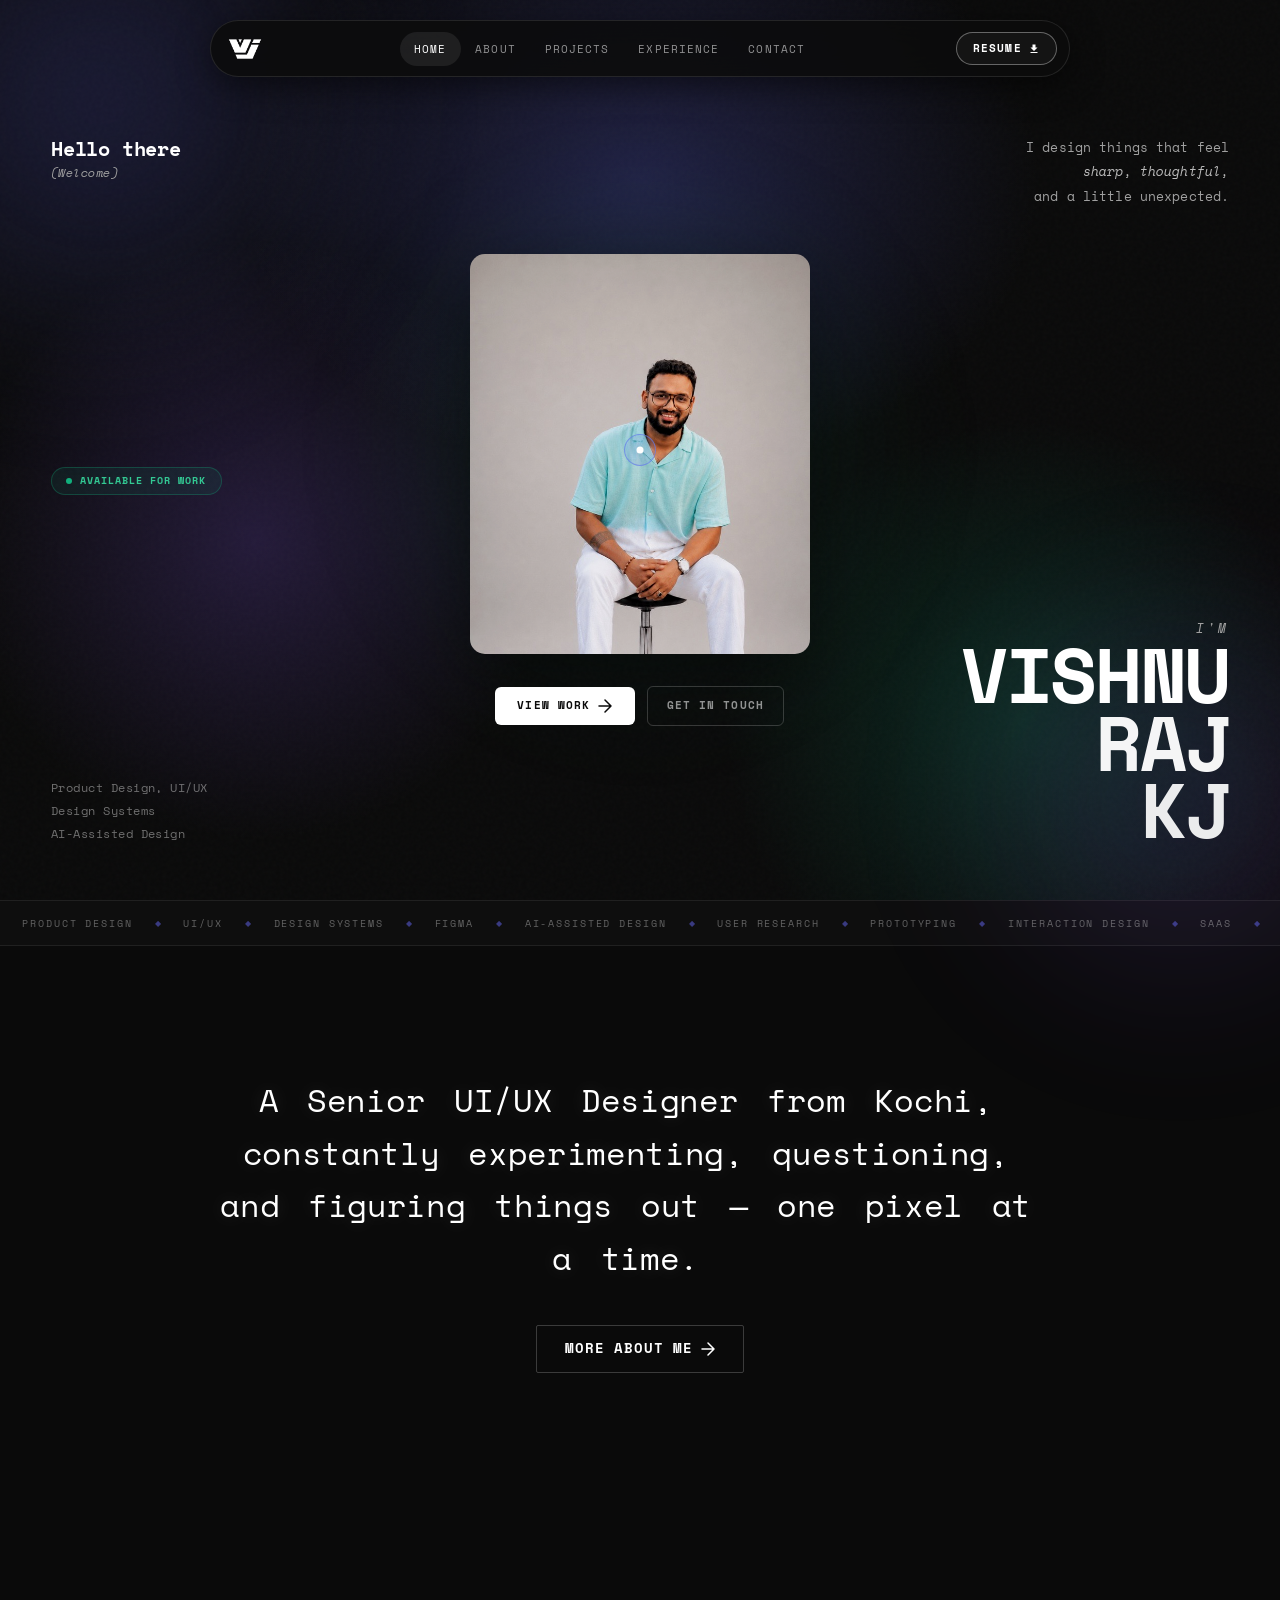
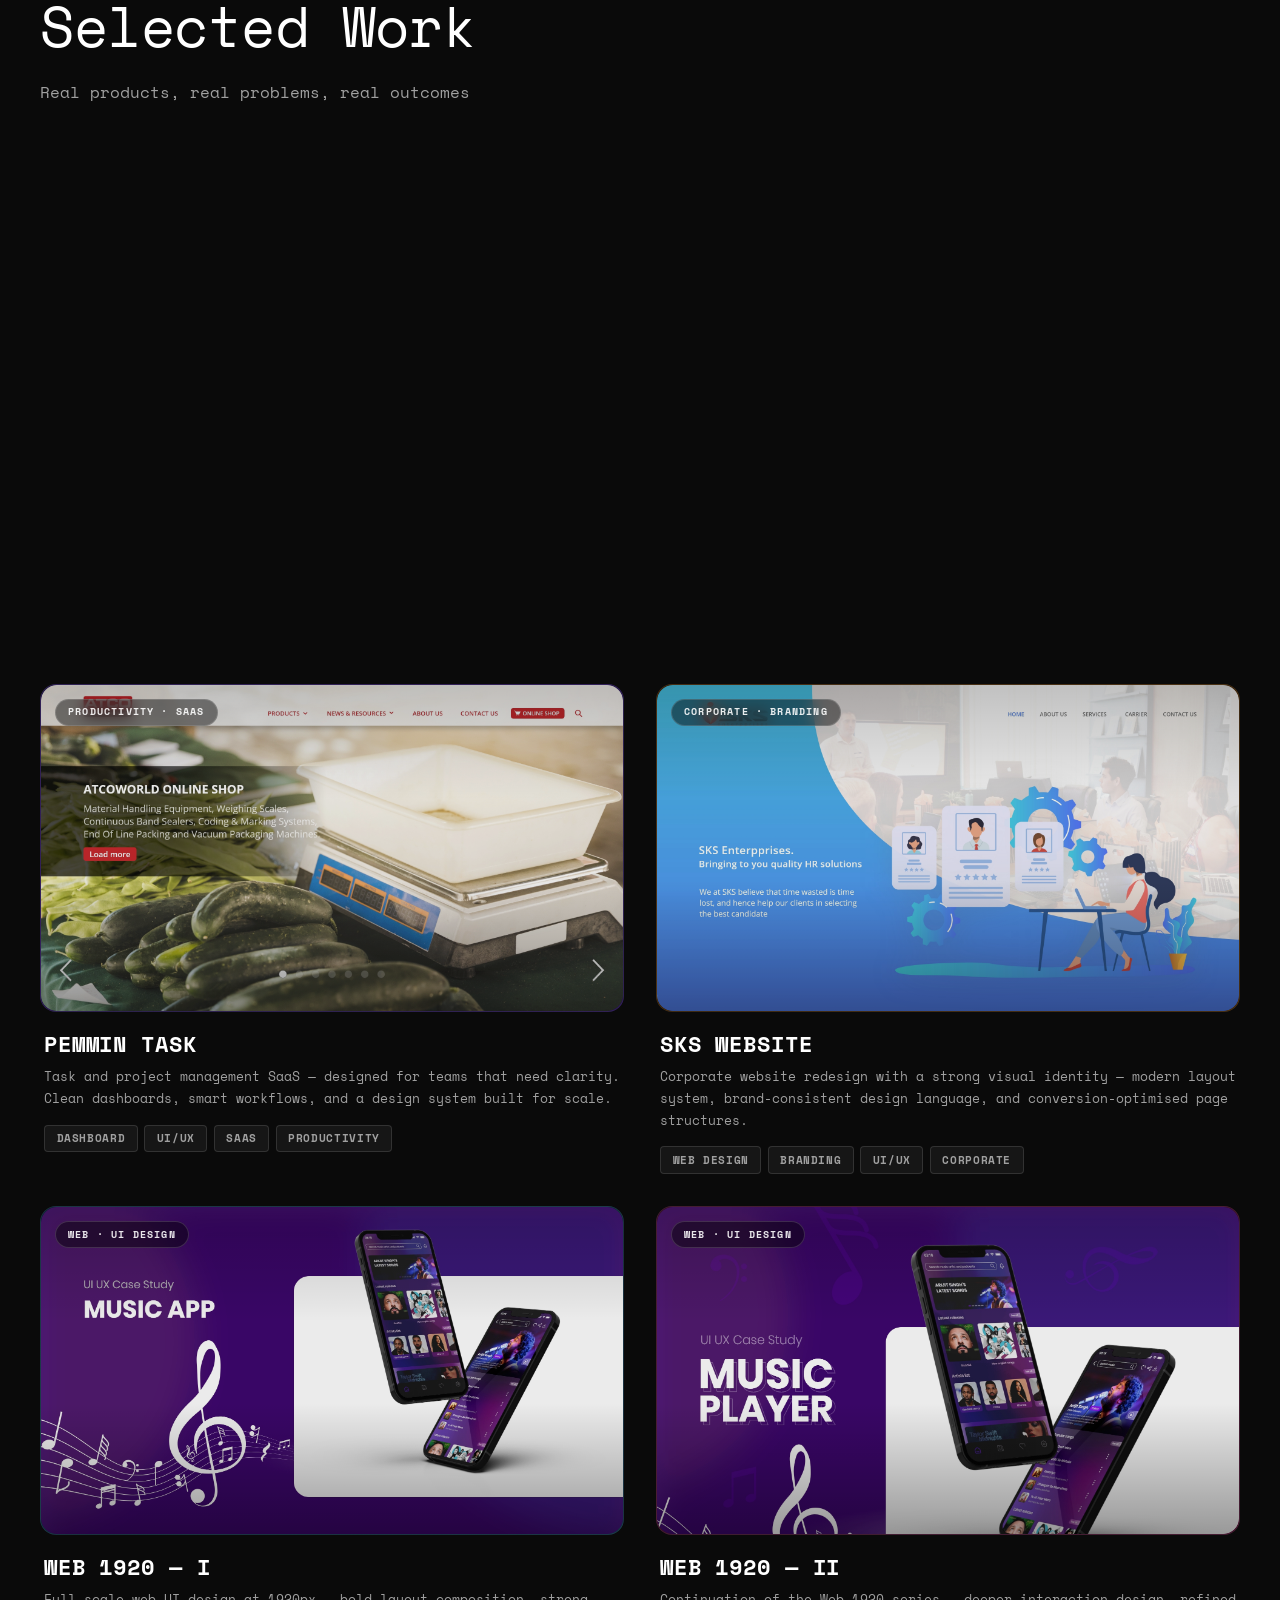
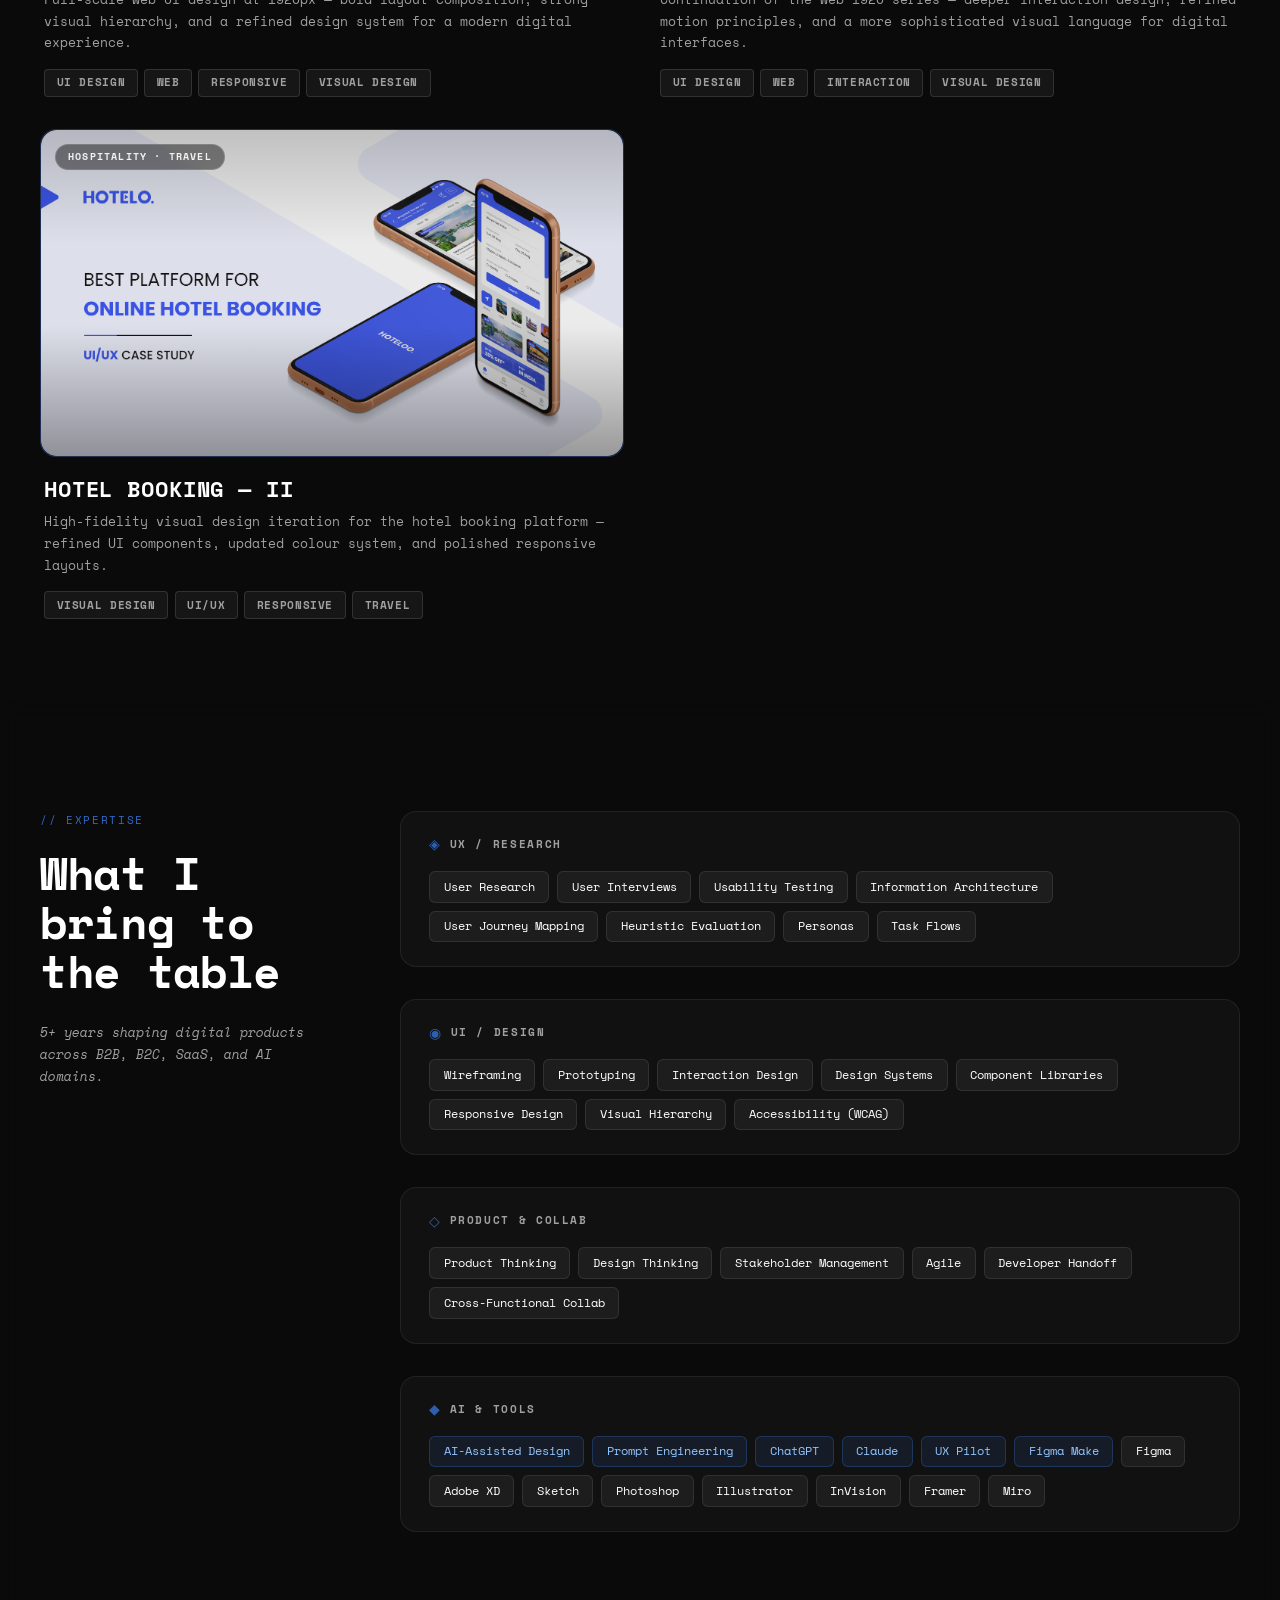
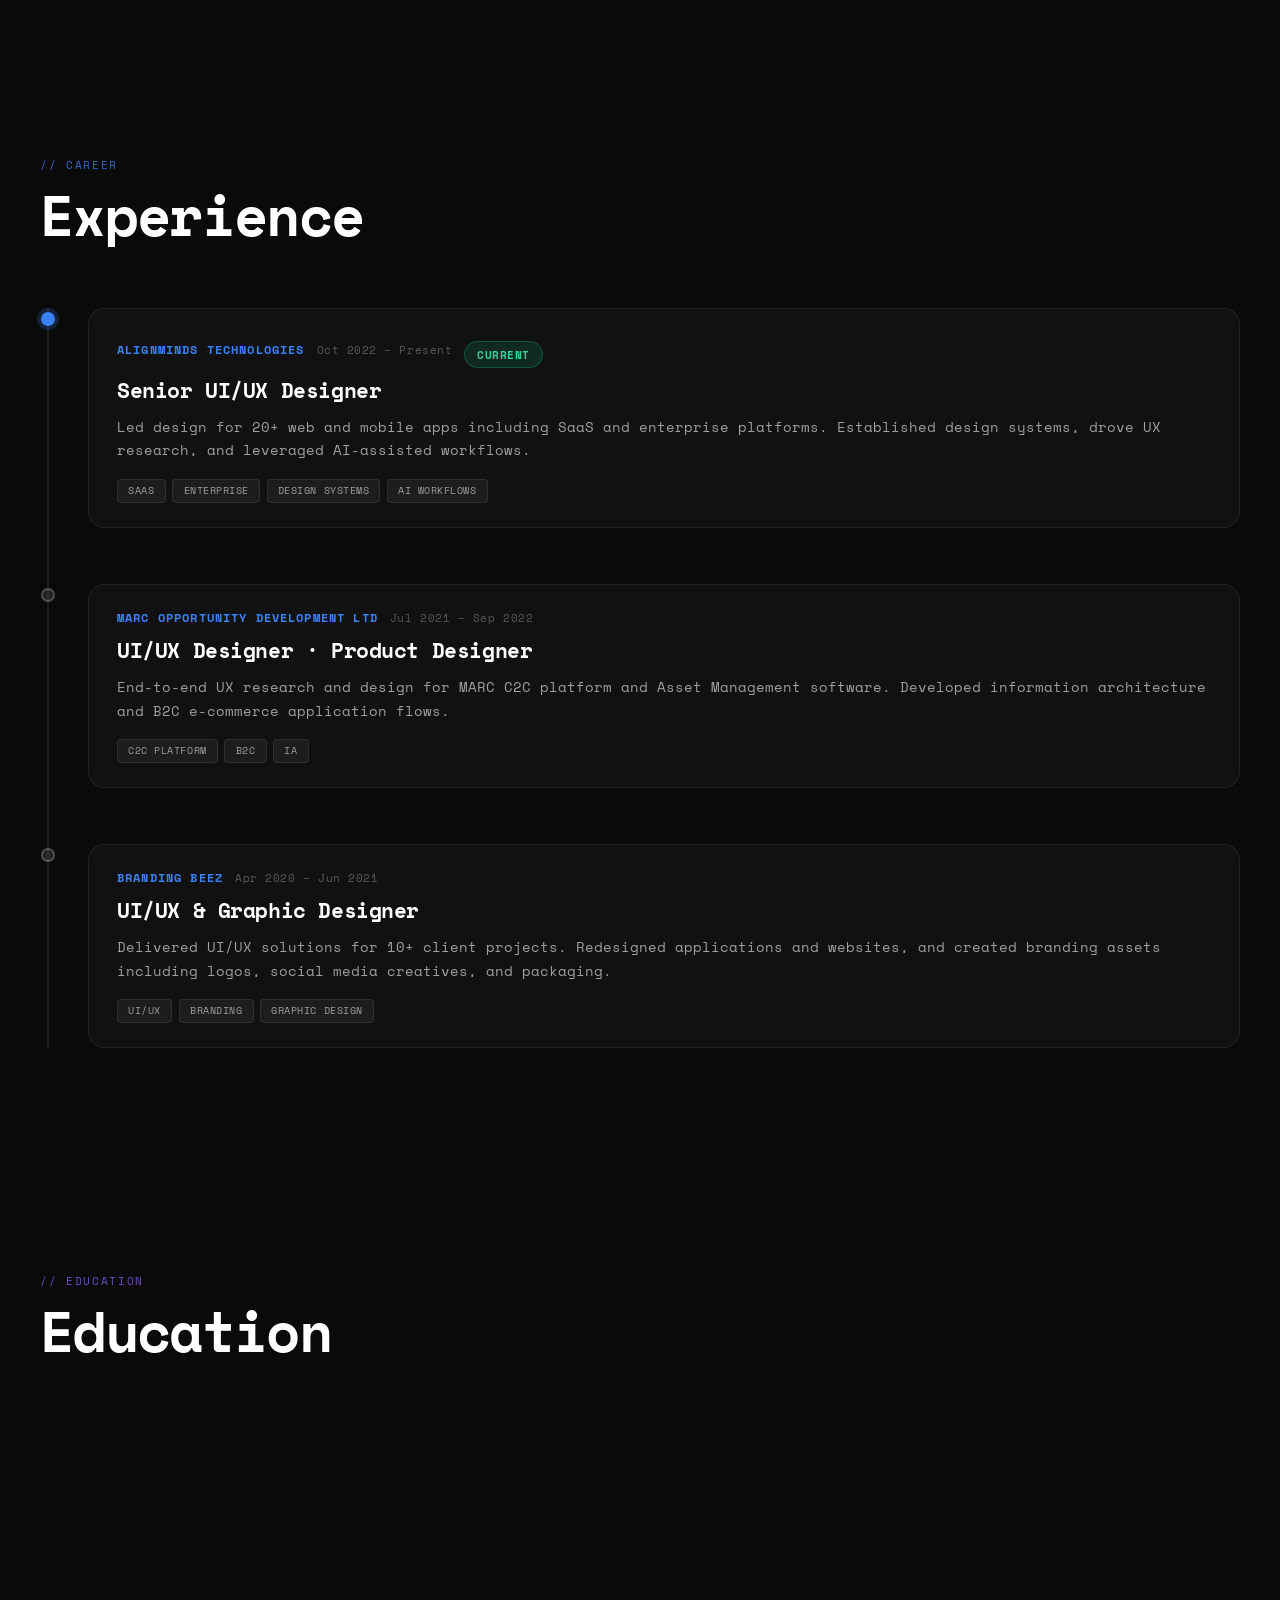
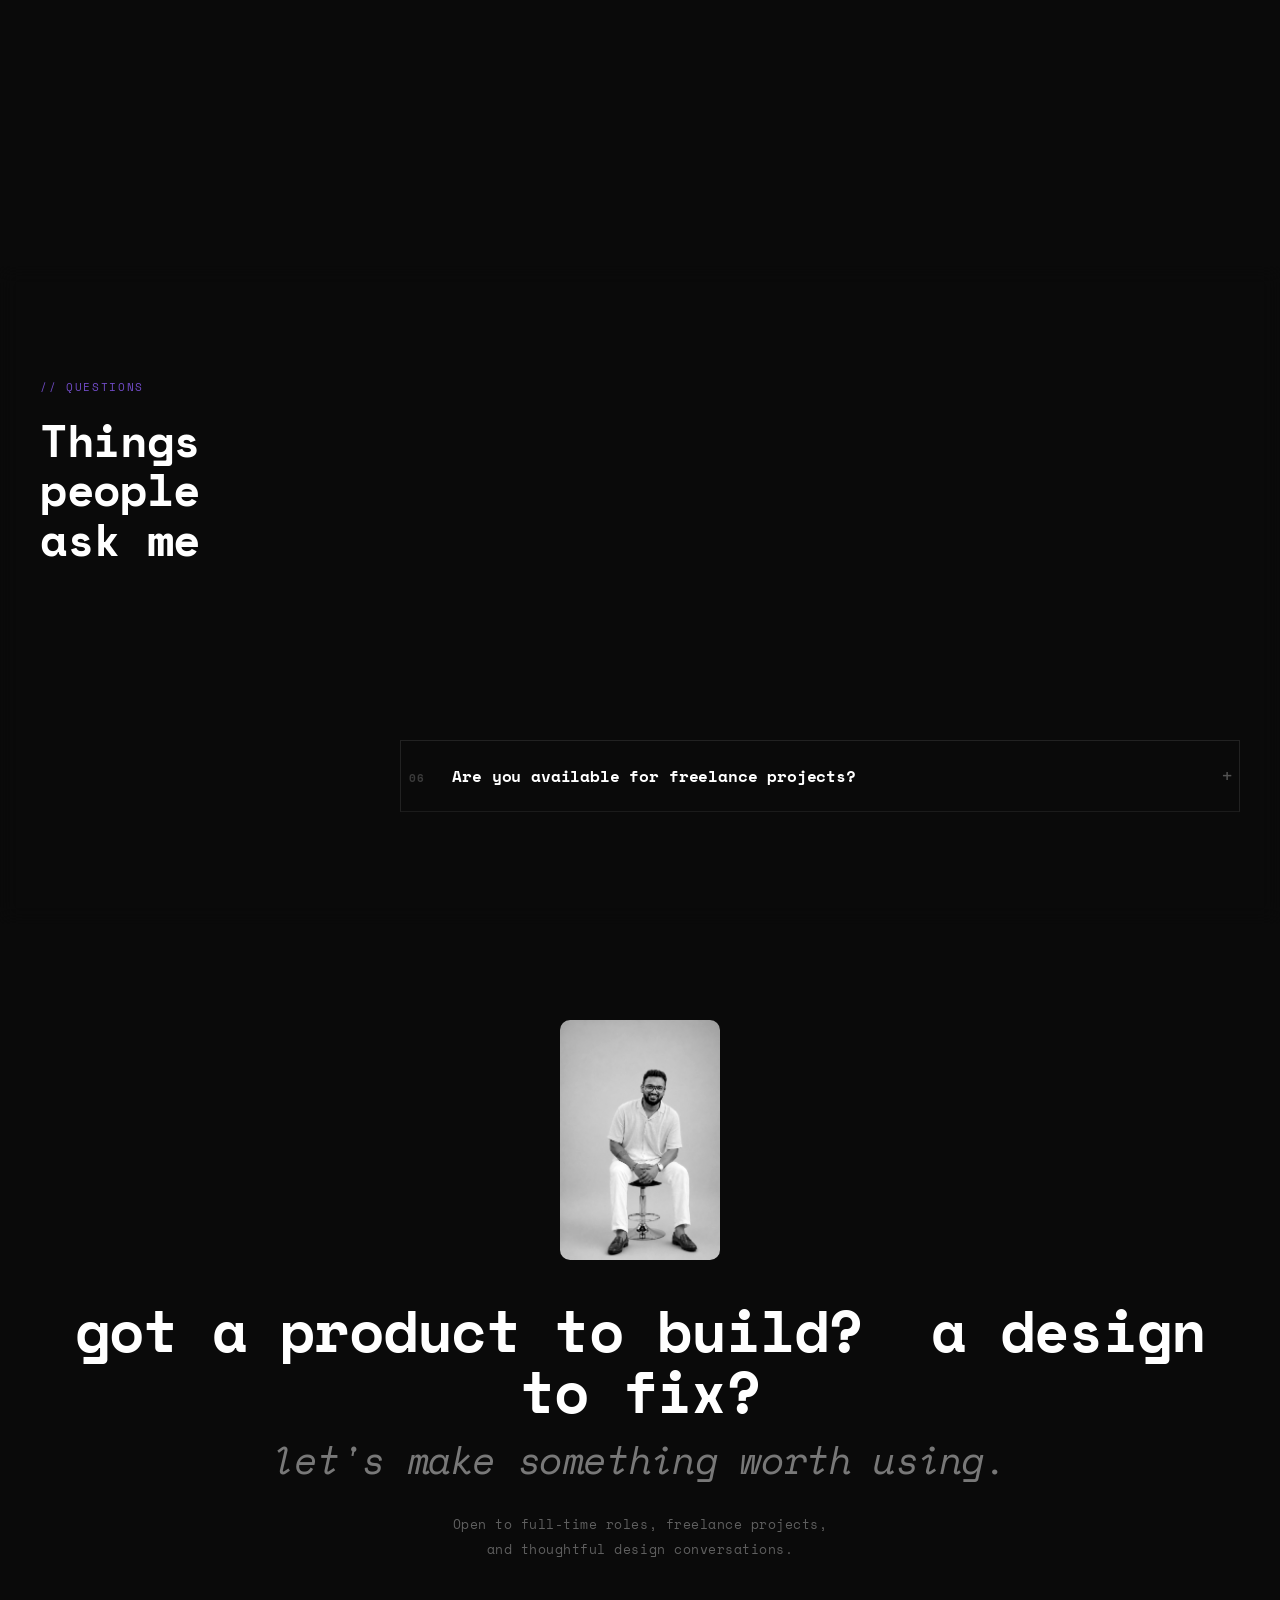
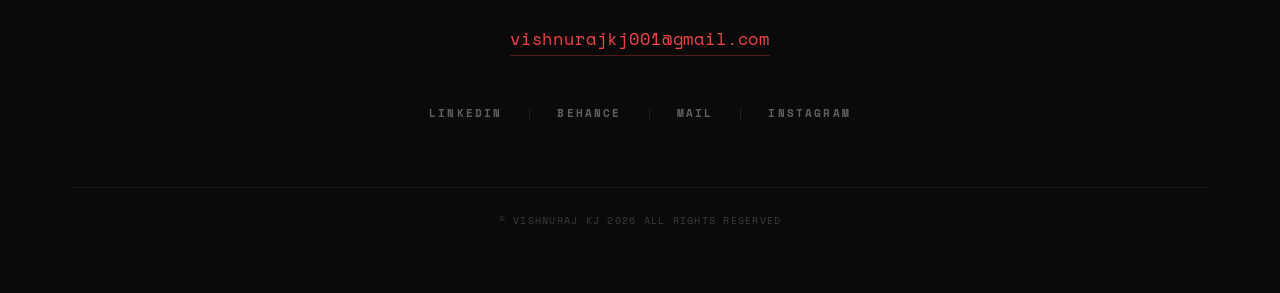
==== index.html @ 35eac22b "Initial commit - Portfolio Website" ====
<!DOCTYPE html>
<html lang="en">
<head>
    <meta charset="UTF-8">
    <meta name="viewport" content="width=device-width, initial-scale=1.0">
    <title>Vishnuraj KJ — Senior UI/UX Designer</title>
    <meta name="description" content="Senior UI/UX Designer & Product Designer with 5+ years of experience designing web, mobile, SaaS, enterprise, and AI-powered products.">

    <!-- Fonts -->
    <link rel="preconnect" href="https://fonts.googleapis.com">
    <link rel="preconnect" href="https://fonts.gstatic.com" crossorigin>
    <link href="https://fonts.googleapis.com/css2?family=Space+Mono:ital,wght@0,400;0,700;1,400;1,700&display=swap" rel="stylesheet">

    <!-- Styles -->
    <link rel="stylesheet" href="styles.css">
</head>
<body>

  <!-- ===================== PAGE LOADER ===================== -->
  <div id="page-loader" class="page-loader" aria-hidden="true">
    <div class="pl-inner">
      <!-- Real logo -->
      <div class="pl-logo">
        <img src="ui design/logo-vj.png" alt="VJ" class="pl-logo-img" />
      </div>
      <!-- Progress bar -->
      <div class="pl-bar-track">
        <div class="pl-bar-fill" id="pl-bar-fill"></div>
      </div>
      <p class="pl-label">Loading</p>
    </div>
  </div>
    <!-- Custom cursor -->
    <div class="cursor">
        <div class="outer"></div>
        <div class="inner"></div>
        <span class="cursor-label"></span>
    </div>

    <!-- Animated Background Blobs -->
    <div class="blob blob-3"></div>

    <!-- ===================== NAVBAR ===================== -->
    <nav class="navbar">
        <div class="nav-inner">
            <!-- Logo icon -->
            <div class="nav-logo">
                <div class="nav-logo-icon">
                    <img src="ui design/logo-vj.png" alt="VJ" class="nav-logo-img" />
                </div>
            </div>

            <!-- Center nav links -->
            <ul class="nav-links">
                <li><a href="#home">Home</a></li>
                <li><a href="about.html">About</a></li>
                <li><a href="#work">Projects</a></li>
                <li><a href="#experience">Experience</a></li>
                <li><a href="#contact">Contact</a></li>
            </ul>

            <!-- Right: Resume button -->
            <div class="nav-right">
                <a href="ui design/Vishnuraj_KJ_CV_2026.pdf" download="Vishnuraj_KJ_CV_2026.pdf" class="nav-resume-btn">
                    Resume
                    <svg width="12" height="12" viewBox="0 0 24 24" fill="currentColor"><path d="M19 9h-4V3H9v6H5l7 7 7-7zM5 18v2h14v-2H5z"/></svg>
                </a>
            </div>

            <!-- Mobile hamburger -->
            <div class="hamburger">
                <span></span>
                <span></span>
                <span></span>
            </div>
        </div>
    </nav>

    <!-- ===================== HERO ===================== -->
    <section id="home" class="hero-section">

        <!-- Noise grain overlay -->
        <div class="hero-noise" aria-hidden="true"></div>

        <!-- ── COL 1 — LEFT: Greeting + Specialisms ── -->
        <div class="hero-col hero-col--left">

            <!-- Greeting block (top-left) -->
            <div class="hero-greeting-block">
                <p class="hero-hello">Hello there</p>
                <p class="hero-welcome"><em>(Welcome)</em></p>
            </div>
             <!-- Availability badge — sits above photo frame -->
            <div class="hero-avail" style="width: fit-content;">
                <span class="avail-dot"></span>
                <span>Available for work</span>
            </div>
            <!-- Specialisms list (bottom-left) -->
            <ul class="hero-spec-list">
                <li>Product Design, UI/UX</li>
                <li>Design Systems</li>
                <li>AI-Assisted Design</li>
            </ul>

           

        </div>

        <!-- ── COL 2 — CENTER: Avail badge + Photo + Scroll hint ── -->
        <div class="hero-col hero-col--center">

           
             

            <div class="hero-photo-frame">
                <img src="ui design/Banner-bg.jpg" alt="Vishnuraj KJ — Senior UI/UX Designer" class="hero-photo" />
            </div>

            <!-- CTA row -->
            <div class="hero-cta-row">
                <a href="#work" class="hero-cta-primary">View Work
                    <svg width="14" height="14" viewBox="0 0 14 14" fill="none"><path d="M1 7h12M7 1l6 6-6 6" stroke="currentColor" stroke-width="1.5" stroke-linecap="round" stroke-linejoin="round"/></svg>
                </a>
                <a href="#contact" class="hero-cta-ghost">Get in touch</a>
            </div>

            <!-- Scroll indicator below photo -->
            <!-- <div class="hero-scroll-hint">
                <span class="scroll-label">scroll</span>
                <div class="scroll-line"></div>
                <svg class="scroll-arrow" width="14" height="14" viewBox="0 0 14 14" fill="none" xmlns="http://www.w3.org/2000/svg">
                    <path d="M7 1v12M1 7l6 6 6-6" stroke="currentColor" stroke-width="1.5" stroke-linecap="round" stroke-linejoin="round"/>
                </svg>
            </div> -->

        </div>

        <!-- ── COL 3 — RIGHT: Descriptor + Name ── -->
        <div class="hero-col hero-col--right">

            <!-- Descriptor (top-right, right-aligned) -->
            <p class="hero-descriptor">
                I design things that feel<br>
                <em>sharp, thoughtful,</em><br>
                and a little unexpected.
            </p>

            <!-- Name block (bottom-right) -->
            <div class="hero-name-block">
                <p class="hero-im">I'm</p>
                <h1 class="hero-name">
                    <span class="hn-line" data-line="0">VISHNU</span>
                    <span class="hn-line" data-line="1">RAJ</span>
                    <span class="hn-line" data-line="2">KJ</span>
                </h1>
            </div>

        </div>

    </section>

    <!-- ── MARQUEE STRIP — outside hero so overflow:hidden never clips it ── -->
    <div class="hero-marquee-strip" aria-hidden="true">
        <div class="marquee-track">
            <span>Product Design</span><span class="msep">◆</span>
            <span>UI/UX</span><span class="msep">◆</span>
            <span>Design Systems</span><span class="msep">◆</span>
            <span>Figma</span><span class="msep">◆</span>
            <span>AI-Assisted Design</span><span class="msep">◆</span>
            <span>User Research</span><span class="msep">◆</span>
            <span>Prototyping</span><span class="msep">◆</span>
            <span>Interaction Design</span><span class="msep">◆</span>
            <span>SaaS</span><span class="msep">◆</span>
            <span>Mobile &amp; Web</span><span class="msep">◆</span>
            <!-- duplicate for seamless loop -->
            <span>Product Design</span><span class="msep">◆</span>
            <span>UI/UX</span><span class="msep">◆</span>
            <span>Design Systems</span><span class="msep">◆</span>
            <span>Figma</span><span class="msep">◆</span>
            <span>AI-Assisted Design</span><span class="msep">◆</span>
            <span>User Research</span><span class="msep">◆</span>
            <span>Prototyping</span><span class="msep">◆</span>
            <span>Interaction Design</span><span class="msep">◆</span>
            <span>SaaS</span><span class="msep">◆</span>
            <span>Mobile &amp; Web</span><span class="msep">◆</span>
        </div>
    </div>


    <!-- ===================== ABOUT / QUOTE SECTION ===================== -->
    <section id="about" class="about-section">
        <div class="container">
            <div class="about-container">
                <p id="about-text" class="about-text">A Senior UI/UX Designer from Kochi, constantly experimenting, questioning, and figuring things out — one pixel at a time.</p>
                <a href="about.html" class="about-cta-btn">
                    More About Me
                    <svg width="14" height="14" viewBox="0 0 14 14" fill="none"><path d="M1 7h12M7 1l6 6-6 6" stroke="currentColor" stroke-width="1.5" stroke-linecap="round" stroke-linejoin="round"/></svg>
                </a>
            </div>
        </div>
    </section>

    <!-- ===================== PROJECTS ===================== -->
    <section id="work" class="projects">
        <div class="container">
            <div class="projects-header">
                <h2 class="projects-title">Selected Work</h2>
                <p class="projects-subtitle">Real products, real problems, real outcomes</p>
            </div>

            <div class="projects-grid">

                <!-- Hotel Booking -->
                <a href="project-detail.html?id=hotel-booking" class="work-card">
                    <div class="work-card-preview wcp-blue">
                        <div class="wcp-label-chip">Hospitality · Travel</div>
                        <img
                            src="projects/Hotel Booking (Case study)  4.jpg.jpeg"
                            alt="Hotel Booking case study"
                            class="wcp-photo"
                           
                        />
                    </div>
                    <div class="work-card-info">
                        <h3 class="work-card-title">HOTEL BOOKING</h3>
                        <p class="work-card-desc">End-to-end hotel booking experience — user research, journey mapping, information architecture, and high-fidelity UI design for a seamless travel booking flow.</p>
                        <div class="work-card-tags">
                            <span class="wc-tag">UI/UX</span>
                            <span class="wc-tag">UX Research</span>
                            <span class="wc-tag">Mobile</span>
                            <span class="wc-tag">Case Study</span>
                        </div>
                    </div>
                </a>

                <!-- Ovia -->
                <a href="project-detail.html?id=ovia" class="work-card">
                    <div class="work-card-preview wcp-green">
                        <div class="wcp-label-chip">Health · Wellness</div>
                        <img
                            src="projects/Ovia.jpg.jpeg"
                            alt="Ovia health product design"
                            class="wcp-photo"
            
                        />
                    </div>
                    <div class="work-card-info">
                        <h3 class="work-card-title">OVIA</h3>
                        <p class="work-card-desc">Health and wellness product design — intuitive onboarding, personalised dashboards, and a clean visual language that puts user wellbeing first.</p>
                        <div class="work-card-tags">
                            <span class="wc-tag">Product Design</span>
                            <span class="wc-tag">UI/UX</span>
                            <span class="wc-tag">Mobile</span>
                            <span class="wc-tag">Health Tech</span>
                        </div>
                    </div>
                </a>

                <!-- Pemmin Task -->
                <a href="project-detail.html?id=pemmin" class="work-card">
                    <div class="work-card-preview wcp-purple">
                        <div class="wcp-label-chip">Productivity · SaaS</div>
                        <img
                            src="projects/Pemmin_Task.jpg.jpeg"
                            alt="Pemmin task management SaaS"
                            class="wcp-photo"
            
                        />
                    </div>
                    <div class="work-card-info">
                        <h3 class="work-card-title">PEMMIN TASK</h3>
                        <p class="work-card-desc">Task and project management SaaS — designed for teams that need clarity. Clean dashboards, smart workflows, and a design system built for scale.</p>
                        <div class="work-card-tags">
                            <span class="wc-tag">Dashboard</span>
                            <span class="wc-tag">UI/UX</span>
                            <span class="wc-tag">SaaS</span>
                            <span class="wc-tag">Productivity</span>
                        </div>
                    </div>
                </a>

                <!-- SKS Website -->
                <a href="project-detail.html?id=sks-website" class="work-card">
                    <div class="work-card-preview wcp-orange">
                        <div class="wcp-label-chip">Corporate · Branding</div>
                        <img
                            src="projects/SKS WEBSITE JPEG(3 SLIDE).jpg.jpeg"
                            alt="SKS corporate website design"
                            class="wcp-photo"
            
                        />
                    </div>
                    <div class="work-card-info">
                        <h3 class="work-card-title">SKS WEBSITE</h3>
                        <p class="work-card-desc">Corporate website redesign with a strong visual identity — modern layout system, brand-consistent design language, and conversion-optimised page structures.</p>
                        <div class="work-card-tags">
                            <span class="wc-tag">Web Design</span>
                            <span class="wc-tag">Branding</span>
                            <span class="wc-tag">UI/UX</span>
                            <span class="wc-tag">Corporate</span>
                        </div>
                    </div>
                </a>

                <!-- Web 1920 — I -->
                <a href="project-detail.html?id=web-1920-v1" class="work-card">
                    <div class="work-card-preview wcp-teal">
                        <div class="wcp-label-chip">Web · UI Design</div>
                        <img
                            src="projects/Web 1920  1.jpg.jpeg"
                            alt="Web 1920 UI design — version 1"
                            class="wcp-photo"
            
                        />
                    </div>
                    <div class="work-card-info">
                        <h3 class="work-card-title">WEB 1920 — I</h3>
                        <p class="work-card-desc">Full-scale web UI design at 1920px — bold layout composition, strong visual hierarchy, and a refined design system for a modern digital experience.</p>
                        <div class="work-card-tags">
                            <span class="wc-tag">UI Design</span>
                            <span class="wc-tag">Web</span>
                            <span class="wc-tag">Responsive</span>
                            <span class="wc-tag">Visual Design</span>
                        </div>
                    </div>
                </a>

                <!-- Web 1920 — II -->
                <a href="project-detail.html?id=web-1920-v2" class="work-card">
                    <div class="work-card-preview wcp-pink">
                        <div class="wcp-label-chip">Web · UI Design</div>
                        <img
                            src="projects/Web 1920  2.jpg.jpeg"
                            alt="Web 1920 UI design — version 2"
                            class="wcp-photo"
            
                        />
                    </div>
                    <div class="work-card-info">
                        <h3 class="work-card-title">WEB 1920 — II</h3>
                        <p class="work-card-desc">Continuation of the Web 1920 series — deeper interaction design, refined motion principles, and a more sophisticated visual language for digital interfaces.</p>
                        <div class="work-card-tags">
                            <span class="wc-tag">UI Design</span>
                            <span class="wc-tag">Web</span>
                            <span class="wc-tag">Interaction</span>
                            <span class="wc-tag">Visual Design</span>
                        </div>
                    </div>
                </a>

                <!-- Hotel Booking II -->
                <a href="project-detail.html?id=hotel-booking-2" class="work-card">
                    <div class="work-card-preview wcp-blue">
                        <div class="wcp-label-chip">Hospitality · Travel</div>
                        <img
                            src="projects/Hotel Booking (Case study) 4.png"
                            alt="Hotel Booking visual design iteration"
                            class="wcp-photo"
            
                        />
                    </div>
                    <div class="work-card-info">
                        <h3 class="work-card-title">HOTEL BOOKING — II</h3>
                        <p class="work-card-desc">High-fidelity visual design iteration for the hotel booking platform — refined UI components, updated colour system, and polished responsive layouts.</p>
                        <div class="work-card-tags">
                            <span class="wc-tag">Visual Design</span>
                            <span class="wc-tag">UI/UX</span>
                            <span class="wc-tag">Responsive</span>
                            <span class="wc-tag">Travel</span>
                        </div>
                    </div>
                </a>

            </div>
        </div>
    </section>


    <!-- ===================== SKILLS ===================== -->
    <section id="skills" class="skills">
        <div class="container">
            <div class="skills-layout">
                <div class="skills-header-col">
                    <p class="skills-eyebrow">// expertise</p>
                    <h2 class="skills-title">What I<br>bring to<br>the table</h2>
                    <p class="skills-tagline">5+ years shaping digital products across B2B, B2C, SaaS, and AI domains.</p>
                </div>
                <div class="skills-body-col">
                    <div class="skill-group">
                        <div class="skill-group-header">
                            <span class="skill-group-icon">◈</span>
                            <span class="skill-group-label">UX / Research</span>
                        </div>
                        <div class="skill-chips">
                            <span class="chip">User Research</span>
                            <span class="chip">User Interviews</span>
                            <span class="chip">Usability Testing</span>
                            <span class="chip">Information Architecture</span>
                            <span class="chip">User Journey Mapping</span>
                            <span class="chip">Heuristic Evaluation</span>
                            <span class="chip">Personas</span>
                            <span class="chip">Task Flows</span>
                        </div>
                    </div>
                    <div class="skill-group">
                        <div class="skill-group-header">
                            <span class="skill-group-icon">◉</span>
                            <span class="skill-group-label">UI / Design</span>
                        </div>
                        <div class="skill-chips">
                            <span class="chip">Wireframing</span>
                            <span class="chip">Prototyping</span>
                            <span class="chip">Interaction Design</span>
                            <span class="chip">Design Systems</span>
                            <span class="chip">Component Libraries</span>
                            <span class="chip">Responsive Design</span>
                            <span class="chip">Visual Hierarchy</span>
                            <span class="chip">Accessibility (WCAG)</span>
                        </div>
                    </div>
                    <div class="skill-group">
                        <div class="skill-group-header">
                            <span class="skill-group-icon">◇</span>
                            <span class="skill-group-label">Product & Collab</span>
                        </div>
                        <div class="skill-chips">
                            <span class="chip">Product Thinking</span>
                            <span class="chip">Design Thinking</span>
                            <span class="chip">Stakeholder Management</span>
                            <span class="chip">Agile</span>
                            <span class="chip">Developer Handoff</span>
                            <span class="chip">Cross-Functional Collab</span>
                        </div>
                    </div>
                    <div class="skill-group">
                        <div class="skill-group-header">
                            <span class="skill-group-icon">◆</span>
                            <span class="skill-group-label">AI & Tools</span>
                        </div>
                        <div class="skill-chips">
                            <span class="chip chip-ai">AI-Assisted Design</span>
                            <span class="chip chip-ai">Prompt Engineering</span>
                            <span class="chip chip-ai">ChatGPT</span>
                            <span class="chip chip-ai">Claude</span>
                            <span class="chip chip-ai">UX Pilot</span>
                            <span class="chip chip-ai">Figma Make</span>
                            <span class="chip">Figma</span>
                            <span class="chip">Adobe XD</span>
                            <span class="chip">Sketch</span>
                            <span class="chip">Photoshop</span>
                            <span class="chip">Illustrator</span>
                            <span class="chip">InVision</span>
                            <span class="chip">Framer</span>
                            <span class="chip">Miro</span>
                        </div>
                    </div>
                </div>
            </div>
        </div>
    </section>

    <!-- ===================== EXPERIENCE ===================== -->
    <section id="experience" class="experience">
        <div class="container">
            <div class="exp-section-header">
                <p class="exp-eyebrow">// career</p>
                <h2 class="exp-section-title">Experience</h2>
            </div>
            <div class="experience-timeline">
                <!-- Vertical progress line -->
                <div class="timeline-track">
                    <div class="timeline-line-bg"></div>
                    <div class="timeline-line-fill" id="timelineFill"></div>
                </div>

                <div class="timeline-item">
                    <div class="timeline-dot-wrap">
                        <div class="timeline-dot active"></div>
                    </div>
                    <div class="timeline-content" data-cursor-label="20+ Projects · SaaS & AI">
                        <div class="timeline-meta">
                            <span class="timeline-company">Alignminds Technologies</span>
                            <span class="timeline-date">Oct 2022 – Present</span>
                            <span class="exp-badge current">Current</span>
                        </div>
                        <h3 class="timeline-role">Senior UI/UX Designer</h3>
                        <p class="timeline-desc">Led design for 20+ web and mobile apps including SaaS and enterprise platforms. Established design systems, drove UX research, and leveraged AI-assisted workflows.</p>
                        <div class="timeline-tags">
                            <span class="t-tag">SaaS</span>
                            <span class="t-tag">Enterprise</span>
                            <span class="t-tag">Design Systems</span>
                            <span class="t-tag">AI Workflows</span>
                        </div>
                    </div>
                </div>

                <div class="timeline-item">
                    <div class="timeline-dot-wrap">
                        <div class="timeline-dot"></div>
                    </div>
                    <div class="timeline-content" data-cursor-label="C2C · Product Design">
                        <div class="timeline-meta">
                            <span class="timeline-company">Marc Opportunity Development Ltd</span>
                            <span class="timeline-date">Jul 2021 – Sep 2022</span>
                        </div>
                        <h3 class="timeline-role">UI/UX Designer · Product Designer</h3>
                        <p class="timeline-desc">End-to-end UX research and design for MARC C2C platform and Asset Management software. Developed information architecture and B2C e-commerce application flows.</p>
                        <div class="timeline-tags">
                            <span class="t-tag">C2C Platform</span>
                            <span class="t-tag">B2C</span>
                            <span class="t-tag">IA</span>
                        </div>
                    </div>
                </div>

                <div class="timeline-item">
                    <div class="timeline-dot-wrap">
                        <div class="timeline-dot"></div>
                    </div>
                    <div class="timeline-content" data-cursor-label="UI/UX · Branding">
                        <div class="timeline-meta">
                            <span class="timeline-company">Branding Beez</span>
                            <span class="timeline-date">Apr 2020 – Jun 2021</span>
                        </div>
                        <h3 class="timeline-role">UI/UX & Graphic Designer</h3>
                        <p class="timeline-desc">Delivered UI/UX solutions for 10+ client projects. Redesigned applications and websites, and created branding assets including logos, social media creatives, and packaging.</p>
                        <div class="timeline-tags">
                            <span class="t-tag">UI/UX</span>
                            <span class="t-tag">Branding</span>
                            <span class="t-tag">Graphic Design</span>
                        </div>
                    </div>
                </div>

            </div>
        </div>
    </section>

    <!-- ===================== EDUCATION ===================== -->
    <section id="education" class="education">
        <div class="container">
            <div class="edu-section-header">
                <p class="edu-eyebrow">// education</p>
                <h2 class="edu-section-title">Education</h2>
            </div>

            <div class="education-grid">

                <div class="edu-card fade-in">
                    <div class="edu-card-accent accent-purple"></div>
                    <div class="edu-card-body">
                        <div class="edu-card-meta">
                            <span class="edu-date">2019 – 2020</span>
                            <span class="edu-badge">Design</span>
                        </div>
                        <h3 class="edu-degree">Diploma in UI/UX Design</h3>
                        <p class="edu-institution">Asian Institute of Design, Bangalore</p>
                        <p class="edu-desc">Comprehensive training in User Experience and User Interface Design principles. Hands-on experience in user research, wireframing, prototyping, information architecture, and usability testing. Specialized in industry-standard tools including Figma and Adobe XD.</p>
                        <div class="edu-tags">
                            <span class="t-tag">UX Design</span>
                            <span class="t-tag">UI Design</span>
                            <span class="t-tag">Prototyping</span>
                            <span class="t-tag">Figma</span>
                        </div>
                    </div>
                </div>

                <div class="edu-card fade-in">
                    <div class="edu-card-accent accent-blue"></div>
                    <div class="edu-card-body">
                        <div class="edu-card-meta">
                            <span class="edu-date">2016 – 2019</span>
                            <span class="edu-badge">Technology</span>
                        </div>
                        <h3 class="edu-degree">Bachelor of Computer Applications</h3>
                        <p class="edu-institution">St. Mary's College, Sulthan Bathery</p>
                        <p class="edu-desc">Core subjects in software engineering, database systems, networking, and application development methodologies. Developed logical thinking and problem-solving abilities through hands-on programming and team projects.</p>
                        <div class="edu-tags">
                            <span class="t-tag">Software Engineering</span>
                            <span class="t-tag">Databases</span>
                            <span class="t-tag">Networking</span>
                        </div>
                    </div>
                </div>

            </div>
        </div>
    </section>

    <!-- ===================== FAQ ===================== -->
    <section id="faq" class="faq">
        <div class="container">
            <div class="faq-layout">
                <div class="faq-header-col">
                    <p class="faq-eyebrow">// questions</p>
                    <h2 class="faq-title">Things<br>people<br>ask me</h2>
                </div>
                <div class="faq-list-col">
                    <div class="faq-item">
                        <div class="faq-question">
                            <div class="faq-q-inner">
                                <span class="faq-num">01</span>
                                <h3>What's your design process like?</h3>
                            </div>
                            <span class="faq-toggle">+</span>
                        </div>
                        <div class="faq-answer"><p>I follow a user-centered approach: Research & Discovery → Information Architecture → Wireframing → Visual Design → Prototyping → Testing & Iteration. I involve stakeholders and users throughout to make sure we're solving the right problems.</p></div>
                    </div>
                    <div class="faq-item">
                        <div class="faq-question">
                            <div class="faq-q-inner">
                                <span class="faq-num">02</span>
                                <h3>Do you work with development teams?</h3>
                            </div>
                            <span class="faq-toggle">+</span>
                        </div>
                        <div class="faq-answer"><p>Absolutely. I have extensive experience collaborating with engineering and QA teams. I provide detailed specs, style guides, and stay involved through development to ensure the final product matches the design intent.</p></div>
                    </div>
                    <div class="faq-item">
                        <div class="faq-question">
                            <div class="faq-q-inner">
                                <span class="faq-num">03</span>
                                <h3>What tools do you use?</h3>
                            </div>
                            <span class="faq-toggle">+</span>
                        </div>
                        <div class="faq-answer"><p>Primarily Figma and FigJam for UI/UX and collaboration. Adobe Photoshop and Illustrator for visual design. I also use AI tools like ChatGPT, Claude, and UX Pilot to accelerate research and ideation, plus Framer and InVision for advanced prototyping.</p></div>
                    </div>
                    <div class="faq-item">
                        <div class="faq-question">
                            <div class="faq-q-inner">
                                <span class="faq-num">04</span>
                                <h3>Have you worked on AI-powered products?</h3>
                            </div>
                            <span class="faq-toggle">+</span>
                        </div>
                        <div class="faq-answer"><p>Yes — AutoVista is a great example. I've also integrated AI-assisted design workflows into my day-to-day process: using tools like UX Pilot and Figma Make for faster iteration, and AI-driven research techniques to generate richer UX insights.</p></div>
                    </div>
                    <div class="faq-item">
                        <div class="faq-question">
                            <div class="faq-q-inner">
                                <span class="faq-num">05</span>
                                <h3>How long does a typical project take?</h3>
                            </div>
                            <span class="faq-toggle">+</span>
                        </div>
                        <div class="faq-answer"><p>It depends on scope. A focused feature design can take 2–3 weeks. A full product with discovery, research, and testing typically runs 8–12 weeks. I always provide a clear timeline with deliverables before we start.</p></div>
                    </div>
                    <div class="faq-item">
                        <div class="faq-question">
                            <div class="faq-q-inner">
                                <span class="faq-num">06</span>
                                <h3>Are you available for freelance projects?</h3>
                            </div>
                            <span class="faq-toggle">+</span>
                        </div>
                        <div class="faq-answer"><p>Yes, I take on select freelance projects alongside my full-time work. If you have something interesting, reach out at vishnurajkj001@gmail.com and let's talk.</p></div>
                    </div>
                </div>
            </div>
        </div>
    </section>

    <!-- ===================== FOOTER ===================== -->
    <footer id="contact" class="footer">

        <!-- Dot-grid texture overlay -->
        <div class="footer-dots"></div>

        <div class="footer-inner">

            <!-- Profile photo centered at top -->
            <div class="footer-avatar-wrap">
                <img src="ui design/Banner-bg.jpg" alt="Vishnuraj KJ" class="footer-avatar" />
            </div>

            <!-- Big headline -->
            <div class="footer-headline">
                <span class="footer-hl-bold">got a product to build?&nbsp; a design to fix?</span>
                <span class="footer-hl-italic">let's make something worth using.</span>
            </div>

            <!-- Sub copy -->
            <p class="footer-sub">
                Open to full-time roles, freelance projects,<br>
                and thoughtful design conversations.
            </p>

            <!-- Email CTA -->
            <a href="mailto:vishnurajkj001@gmail.com" class="footer-email">
                vishnurajkj001@gmail.com
            </a>

            <!-- Social links -->
            <nav class="footer-socials">
                <a href="https://www.linkedin.com/in/vishnuraj-k-j-28051b1a0" target="_blank" rel="noopener noreferrer">LinkedIn</a>
                <span class="footer-social-sep">|</span>
                <a href="https://behance.net/vishnurajkj" target="_blank" rel="noopener noreferrer">Behance</a>
                <span class="footer-social-sep">|</span>
                <a href="mailto:vishnurajkj001@gmail.com">Mail</a>
                <span class="footer-social-sep">|</span>
                <a href="https://www.linkedin.com/in/vishnuraj-k-j-28051b1a0" target="_blank" rel="noopener noreferrer">Instagram</a>
            </nav>

            <!-- Bottom bar -->
            <div class="footer-bar">
                <p>&copy; Vishnuraj KJ  2026 ALL RIGHTS RESERVED</p>
            </div>

        </div>
    </footer>

    <!-- Back to Top Button -->
    <button class="back-to-top" id="backToTop" aria-label="Back to top">
        <span class="btt-arrow">
            <svg viewBox="0 0 24 24" fill="none" stroke="currentColor" stroke-width="2" stroke-linecap="round" stroke-linejoin="round">
                <line x1="12" y1="19" x2="12" y2="5"></line>
                <polyline points="5 12 12 5 19 12"></polyline>
            </svg>
        </span>
        <span class="btt-label">TOP</span>
        <span class="btt-line"></span>
    </button>

    <script src="script.js"></script>
</body>
</html>
---- styles.css ----
/* ---- Custom cursor ---- */

/* Hide the native cursor on non-touch devices */
@media (pointer: fine) {
    * { cursor: none !important; }
}

/* Wrapper — positioned by JS via left/top */
.cursor {
    position: fixed;
    top: 0;
    left: 0;
    pointer-events: none;
    z-index: 9999;
}

/* Outer ring — theme purple/indigo */
.cursor .outer {
    width: 32px;
    height: 32px;
    border-radius: 50%;
    background: rgba(102, 126, 234, 0.12);
    border: 1.5px solid rgba(102, 126, 234, 0.7);
    position: absolute;
    top: 0;
    left: 0;
    transform: translate(-50%, -50%);
    transition: width 0.2s ease, height 0.2s ease,
                background 0.2s ease, border-color 0.2s ease;
}

/* Inner dot — solid white */
.cursor .inner {
    width: 7px;
    height: 7px;
    border-radius: 50%;
    background: #fff;
    position: absolute;
    top: 0;
    left: 0;
    transform: translate(-50%, -50%);
    transition: width 0.15s ease, height 0.15s ease,
                background 0.15s ease;
}

/* Hover state: ring expands, shifts toward accent-purple */
.cursor.cursor--hover .outer {
    width: 52px;
    height: 52px;
    background: rgba(139, 92, 246, 0.14);
    border-color: rgba(139, 92, 246, 0.9);
}

/* Hover state: inner dot picks up the accent-purple */
.cursor.cursor--hover .inner {
    width: 10px;
    height: 10px;
    background: #8b5cf6;
}

/* Click state: both compress and glow */
.cursor.cursor--click .outer {
    width: 22px;
    height: 22px;
    background: rgba(102, 126, 234, 0.35);
    border-color: rgba(102, 126, 234, 1);
}

.cursor.cursor--click .inner {
    width: 5px;
    height: 5px;
    background: #667eea;
}

/* ---- Experience card cursor state ---- */

/* Label element — hidden by default */
.cursor-label {
    position: absolute;
    top: 0;
    left: 0;
    transform: translate(14px, -50%);
    font-family: 'Space Mono', monospace;
    font-size: 0.6rem;
    font-weight: 700;
    letter-spacing: 0.12em;
    text-transform: uppercase;
    color: #ffffff;
    white-space: nowrap;
    opacity: 0;
    transition: opacity 0.2s ease;
    pointer-events: none;
}

/* Large ring when hovering experience cards */
.cursor.cursor--exp .outer {
    width: 90px;
    height: 90px;
    background: rgba(102, 126, 234, 0.1);
    border-color: rgba(102, 126, 234, 0.85);
    border-width: 1.5px;
}

/* Inner dot shrinks to near-nothing so the label reads cleanly */
.cursor.cursor--exp .inner {
    width: 4px;
    height: 4px;
    background: #667eea;
}

/* Show the label */
.cursor.cursor--exp .cursor-label {
    opacity: 1;
}

/* ---- CSS Custom Properties */
:root {
    --primary-bg: #0a0a0a;
    --secondary-bg: #111111;
    --card-bg: #1a1a1a;
    --text-primary: #ffffff;
    --text-secondary: #a0a0a0;
    --accent-blue: #3b82f6;
    --accent-green: #10b981;
    --accent-purple: #8b5cf6;
    --accent-pink: #ec4899;
    --border-color: #2a2a2a;
    --gradient-primary: linear-gradient(135deg, #667eea 0%, #764ba2 100%);
    --gradient-secondary: linear-gradient(135deg, #f093fb 0%, #f5576c 100%);
    --gradient-blue: linear-gradient(135deg, #3b82f6 0%, #1d4ed8 100%);
    --gradient-purple: linear-gradient(135deg, #8b5cf6 0%, #7c3aed 100%);
    --font-primary: 'Space Mono', monospace;
    --transition: all 0.3s cubic-bezier(0.4, 0, 0.2, 1);
    --highlight-glow: rgba(255, 255, 255, 0.4);
    --shadow-sm: 0 1px 2px 0 rgba(0, 0, 0, 0.05);
    --shadow-md: 0 4px 6px -1px rgba(0, 0, 0, 0.1);
    --shadow-lg: 0 10px 15px -3px rgba(0, 0, 0, 0.1);
    --shadow-xl: 0 20px 25px -5px rgba(0, 0, 0, 0.1);
}

/* Reset and Base Styles */
* {
    margin: 0;
    padding: 0;
    box-sizing: border-box;
}

html {
    scroll-behavior: smooth;
    font-size: 16px;
}

body {
    font-family: var(--font-primary);
    background: 
        radial-gradient(ellipse 800px 600px at 50% 20%, rgba(99, 102, 241, 0.25) 0%, transparent 50%),
        radial-gradient(ellipse 600px 600px at 20% 60%, rgba(139, 92, 246, 0.2) 0%, transparent 50%),
        radial-gradient(ellipse 600px 600px at 80% 80%, rgba(16, 185, 129, 0.18) 0%, transparent 50%),
        var(--primary-bg);
    background-attachment: fixed;
    background-position: center;
    background-repeat: no-repeat;
    color: var(--text-primary);
    line-height: 1.6;
    overflow-x: hidden;
    position: relative;
}

/* Animated Blobs */
body::before,
body::after {
    content: '';
    position: fixed;
    border-radius: 50%;
    filter: blur(80px);
    opacity: 0.6;
    pointer-events: none;
    z-index: 0;
}

body::before {
    width: 600px;
    height: 600px;
    background: radial-gradient(circle, rgba(99, 102, 241, 0.4) 0%, transparent 70%);
    top: -200px;
    left: -200px;
    animation: blob1 25s ease-in-out infinite;
}

body::after {
    width: 500px;
    height: 500px;
    background: radial-gradient(circle, rgba(139, 92, 246, 0.3) 0%, transparent 70%);
    bottom: -150px;
    right: -150px;
    animation: blob2 20s ease-in-out infinite;
}

@keyframes blob1 {
    0%, 100% {
        transform: translate(0, 0) scale(1);
    }
    25% {
        transform: translate(100px, 150px) scale(1.1);
    }
    50% {
        transform: translate(200px, 50px) scale(0.9);
    }
    75% {
        transform: translate(50px, 200px) scale(1.05);
    }
}

@keyframes blob2 {
    0%, 100% {
        transform: translate(0, 0) scale(1);
    }
    33% {
        transform: translate(-150px, -100px) scale(1.15);
    }
    66% {
        transform: translate(-50px, -200px) scale(0.95);
    }
}

/* Third blob - center */
.blob-3 {
    position: fixed;
    width: 550px;
    height: 550px;
    background: radial-gradient(circle, rgba(16, 185, 129, 0.25) 0%, transparent 70%);
    border-radius: 50%;
    filter: blur(80px);
    opacity: 0.6;
    pointer-events: none;
    z-index: 0;
    top: 50%;
    left: 50%;
    transform: translate(-50%, -50%);
    animation: blob3 30s ease-in-out infinite;
}

@keyframes blob3 {
    0%, 100% {
        transform: translate(-50%, -50%) scale(1);
    }
    20% {
        transform: translate(-40%, -60%) scale(1.1);
    }
    40% {
        transform: translate(-60%, -40%) scale(0.9);
    }
    60% {
        transform: translate(-45%, -55%) scale(1.05);
    }
    80% {
        transform: translate(-55%, -45%) scale(0.95);
    }
}

.container {
    max-width: 1440px;
    margin: 0 auto;
    padding: 0 3rem;
    padding: 0 2.5rem;
    position: relative;
    z-index: 1;
}

/* Navigation */
.navbar {
    position: fixed;
    top: 0;
    left: 0;
    right: 0;
    z-index: 1000;
    padding: 1.25rem 1.5rem;
    transition: all 0.4s cubic-bezier(0.4, 0, 0.2, 1);
    display: flex;
    justify-content: center;
}

.navbar.scrolled {
    padding: 0.85rem 1.5rem;
}

/* The actual pill container */
.nav-inner {
    width: 100%;
    max-width: 860px;
    padding: 0.6rem 0.75rem 0.6rem 1rem;
    display: grid;
    grid-template-columns: auto 1fr auto;
    align-items: center;
    gap: 1rem;
    background: rgba(12, 12, 12, 0.88);
    backdrop-filter: blur(24px);
    -webkit-backdrop-filter: blur(24px);
    border: 1px solid rgba(255, 255, 255, 0.1);
    border-radius: 50px;
    box-shadow: 0 8px 32px rgba(0, 0, 0, 0.5);
    transition: all 0.4s cubic-bezier(0.4, 0, 0.2, 1);
}

.navbar.scrolled .nav-inner {
    box-shadow: 0 12px 40px rgba(0, 0, 0, 0.65);
    border-color: rgba(255, 255, 255, 0.13);
}

/* Logo icon */
.nav-logo {
    display: flex;
    align-items: center;
    flex-shrink: 0;
}

.nav-logo-icon {
    width: 36px;
    height: 36px;
    border: none;
    border-radius: 8px;
    display: flex;
    align-items: center;
    justify-content: center;
    color: var(--text-primary);
    transition: var(--transition);
    overflow: hidden;
    /* padding: 2px; */
}

.nav-logo-img {
    width: 100%;
    height: 100%;
    object-fit: contain;
    display: block;
    filter: brightness(0) invert(1);
}

.nav-logo-icon:hover {
    background: rgba(255, 255, 255, 0.06);
    border-radius: 8px;
}

/* Center nav links — no background pill of their own now, just spaced links */
.nav-links {
    display: flex;
    list-style: none;
    gap: 0;
    align-items: center;
    justify-content: center;
    background: transparent;
    border: none;
    border-radius: 0;
    padding: 0;
}

.nav-links li a {
    color: rgba(255, 255, 255, 0.55);
    text-decoration: none;
    font-family: var(--font-primary);
    font-size: 0.7rem;
    font-weight: 400;
    letter-spacing: 0.1em;
    text-transform: uppercase;
    padding: 0.5rem 0.9rem;
    border-radius: 50px;
    transition: var(--transition);
    display: block;
    white-space: nowrap;
}

.nav-links li a:hover,
.nav-links li a.active {
    color: var(--text-primary);
    background: rgba(255, 255, 255, 0.08);
}

/* Right side */
.nav-right {
    display: flex;
    justify-content: flex-end;
    align-items: center;
    flex-shrink: 0;
}

.nav-resume-btn {
    display: inline-flex;
    align-items: center;
    gap: 0.4rem;
    padding: 0.45rem 1rem;
    font-family: var(--font-primary);
    font-size: 0.68rem;
    font-weight: 700;
    text-transform: uppercase;
    letter-spacing: 0.1em;
    color: var(--text-primary);
    text-decoration: none;
    border: 1.5px solid rgba(255, 255, 255, 0.35);
    border-radius: 50px;
    background: rgba(255, 255, 255, 0.04);
    transition: var(--transition);
    white-space: nowrap;
}

.nav-resume-btn:hover {
    background: rgba(255, 255, 255, 0.1);
    border-color: rgba(255, 255, 255, 0.75);
    transform: translateY(-1px);
}

.hamburger {
    display: none;
    flex-direction: column;
    cursor: pointer;
    gap: 4px;
    flex-shrink: 0;
    margin-left: auto;
}

.hamburger span {
    width: 20px;
    height: 2px;
    background: var(--text-primary);
    transition: var(--transition);
    border-radius: 2px;
}

/* =============================================
   HERO SECTION — 3-column grid layout
   ============================================= */

/* ── Outer shell ── */
.hero-section {
    position: relative;
    min-height: 100vh;
    max-height: 100vh;
    height: 100vh;
    display: grid;
    /* Equal left | center | right columns */
    grid-template-columns: 1fr 1fr 1fr;
    grid-template-rows: 1fr;
    z-index: 1;
    /* background: var(--primary-bg); */
    /* No overflow:hidden — scroll animation slides elements outward */
}

/* ── Noise grain texture ── */
.hero-noise {
    position: absolute;
    inset: 0;
    background-image: url("data:image/svg+xml,%3Csvg viewBox='0 0 256 256' xmlns='http://www.w3.org/2000/svg'%3E%3Cfilter id='noise'%3E%3CfeTurbulence type='fractalNoise' baseFrequency='0.9' numOctaves='4' stitchTiles='stitch'/%3E%3C/filter%3E%3Crect width='100%25' height='100%25' filter='url(%23noise)'/%3E%3C/svg%3E");
    opacity: 0.025;
    pointer-events: none;
    z-index: 10;
    mix-blend-mode: overlay;
}

/* ══════════════════════════════════════════
   COLUMN BASE
══════════════════════════════════════════ */
.hero-col {
    position: relative;
    display: flex;
    flex-direction: column;
    padding: calc(80px + 3.5rem) 4vw 3.5rem;
    z-index: 2;
}

/* ══════════════════════════════════════════
   COL LEFT — Greeting + Specs + CTA
══════════════════════════════════════════ */
.hero-col--left {
    grid-column: 1;
    grid-row: 1;
    justify-content: space-between;
}

/* Greeting block */
.hero-greeting-block {
    will-change: transform, opacity;
}

.hero-hello {
    font-family: var(--font-primary);
    font-size: clamp(1.1rem, 1.6vw, 1.45rem);
    font-weight: 700;
    color: var(--text-primary);
    letter-spacing: -0.01em;
    margin: 0 0 0.2rem;
    line-height: 1.2;
}

.hero-welcome {
    font-family: var(--font-primary);
    font-size: clamp(0.7rem, 0.9vw, 0.82rem);
    color: var(--text-secondary);
    margin: 0;
    letter-spacing: 0.04em;
}

.hero-welcome em { font-style: italic; }

/* Availability badge */
.hero-avail {
    display: inline-flex;
    align-items: center;
    gap: 0.5rem;
    padding: 0.32rem 0.9rem;
    background: rgba(16, 185, 129, 0.08);
    border: 1px solid rgba(16, 185, 129, 0.28);
    border-radius: 50px;
    font-family: var(--font-primary);
    font-size: 0.62rem;
    font-weight: 700;
    letter-spacing: 0.1em;
    text-transform: uppercase;
    color: #34d399;
    will-change: transform, opacity;
}

.avail-dot {
    width: 6px;
    height: 6px;
    border-radius: 50%;
    background: #10b981;
    flex-shrink: 0;
    animation: pulseGreen 2.4s ease-in-out infinite;
}

@keyframes pulseGreen {
    0%, 100% { box-shadow: 0 0 0 2px rgba(16, 185, 129, 0.3); }
    50%       { box-shadow: 0 0 0 5px rgba(16, 185, 129, 0.12); }
}

/* Specialisms list */
.hero-spec-list {
    list-style: none;
    padding: 0;
    margin: 0;
    display: flex;
    flex-direction: column;
    gap: 0.3rem;
    will-change: transform, opacity;
}

.hero-spec-list li {
    font-family: var(--font-primary);
    font-size: clamp(0.65rem, 0.9vw, 0.8rem);
    color: rgba(255, 255, 255, 0.45);
    letter-spacing: 0.04em;
    line-height: 1.6;
}

/* CTA row */
.hero-cta-row {
    display: flex;
    align-items: center;
    gap: 0.75rem;
    flex-wrap: wrap;
    will-change: transform, opacity;
}

.hero-cta-primary {
    display: inline-flex;
    align-items: center;
    gap: 0.5rem;
    padding: 0.65rem 1.4rem;
    background: #ffffff;
    color: #0a0a0a;
    font-family: var(--font-primary);
    font-size: 0.68rem;
    font-weight: 700;
    text-transform: uppercase;
    letter-spacing: 0.1em;
    text-decoration: none;
    border-radius: 6px;
    transition: background 0.25s ease, transform 0.2s ease, box-shadow 0.25s ease;
    white-space: nowrap;
}

.hero-cta-primary:hover {
    background: #e8e8e8;
    transform: translateY(-2px);
    box-shadow: 0 8px 28px rgba(255, 255, 255, 0.14);
}

.hero-cta-ghost {
    display: inline-flex;
    align-items: center;
    gap: 0.5rem;
    padding: 0.65rem 1.2rem;
    background: transparent;
    color: rgba(255, 255, 255, 0.55);
    font-family: var(--font-primary);
    font-size: 0.68rem;
    font-weight: 700;
    text-transform: uppercase;
    letter-spacing: 0.1em;
    text-decoration: none;
    border: 1px solid rgba(255, 255, 255, 0.18);
    border-radius: 6px;
    transition: color 0.2s ease, border-color 0.2s ease, transform 0.2s ease;
    white-space: nowrap;
}

.hero-cta-ghost:hover {
    color: #fff;
    border-color: rgba(255, 255, 255, 0.5);
    transform: translateY(-2px);
}

/* ══════════════════════════════════════════
   COL CENTER — Avail badge + Photo frame + Scroll hint
══════════════════════════════════════════ */
.hero-col--center {
    grid-column: 2;
    grid-row: 1;
    display: flex;
    flex-direction: column;
    align-items: center;
    justify-content: center;
    padding: calc(80px + 2.5rem) 2vw 2.5rem;
    z-index: 3;
}

/* Avail badge sits at the very top of center col */
.hero-col--center .hero-avail {
    align-self: center;
    margin-bottom: 1.5rem;
    will-change: transform, opacity;
}

.hero-photo-frame {
    position: relative;
    width: 100%;
    height: 400px;
   max-width: 340px;
     /* height: 400px;
    object-fit: cover; */
    /* aspect-ratio: 3 / 4; */
    /*  background: transparent;
    border: 1px solid rgba(255, 255, 255, 0.12); */
    border-radius: 15px;
    overflow: hidden;
    will-change: transform, opacity;
    box-shadow: 0 20px 60px rgba(0,0,0,0.4);
    flex-shrink: 0;
    margin-bottom: 2rem;
}

.hero-photo {
    width: 100%;
    height: 100%;
    object-fit: cover;
    object-position: center top;
    /* display: block; */
    filter: brightness(0.92) contrast(1.05);
    transition: transform 0.8s ease;
}

/* .hero-photo-frame:hover .hero-photo {
    transform: scale(1.03);
} */

/* Scroll hint — below photo frame */
.hero-scroll-hint {
    display: flex;
    flex-direction: column;
    align-items: center;
    gap: 0.45rem;
    margin-top: 1.2rem;
    will-change: transform, opacity;
}

.scroll-label {
    font-family: var(--font-primary);
    font-size: 0.55rem;
    letter-spacing: 0.25em;
    text-transform: uppercase;
    color: rgba(255,255,255,0.22);
}

.scroll-line {
    width: 1px;
    height: 44px;
    background: linear-gradient(to bottom, rgba(255,255,255,0.22), transparent);
    animation: scrollPulse 2s ease-in-out infinite;
}

.scroll-arrow {
    color: rgba(255,255,255,0.22);
    animation: scrollPulse 2s ease-in-out infinite;
    animation-delay: 0.3s;
}

@keyframes scrollPulse {
    0%, 100% { opacity: 0.3;  transform: translateY(0); }
    50%       { opacity: 0.75; transform: translateY(4px); }
}

/* ══════════════════════════════════════════
   COL RIGHT — Descriptor + Name
══════════════════════════════════════════ */
.hero-col--right {
    grid-column: 3;
    grid-row: 1;
    justify-content: space-between;
    align-items: flex-end;
    text-align: right;
}

.hero-descriptor {
    font-family: var(--font-primary);
    font-size: clamp(0.72rem, 1vw, 0.9rem);
    color: var(--text-secondary);
    line-height: 1.9;
    letter-spacing: 0.01em;
    will-change: transform, opacity;
    align-self: flex-end;   /* push to right edge */
    text-align: right;
    margin: 0;
}

.hero-descriptor em {
    color: rgba(255, 255, 255, 0.72);
    font-style: italic;
}

.hero-name-block {
    will-change: transform, opacity;
    align-self: flex-end;
}

.hero-im {
    font-family: var(--font-primary);
    font-size: clamp(0.7rem, 1vw, 0.85rem);
    color: var(--text-secondary);
    letter-spacing: 0.25em;
    text-transform: uppercase;
    margin: 0 0 0.1rem;
    font-style: italic;
    display: block;
}

.hero-name {
    font-family: var(--font-primary);
    font-weight: 700;
    color: var(--text-primary);
    margin: 0;
    line-height: 0.88;
    letter-spacing: -0.03em;
    /* font-size: clamp(4rem, 8.5vw, 10rem); */
    font-size: clamp(2.8rem, 6vw, 6.5rem);
    display: block;
}

.hn-line {
    display: block;
    will-change: transform, opacity;
}

/* ══════════════════════════════════════════
   MARQUEE STRIP
══════════════════════════════════════════ */
.hero-marquee-strip {
    width: 100%;
    border-top: 1px solid rgba(255, 255, 255, 0.07);
    border-bottom: 1px solid rgba(255, 255, 255, 0.07);
    overflow: hidden;
    padding: 0.85rem 0;
    background: rgba(255, 255, 255, 0.02);
    position: relative;
    z-index: 5;
}

.marquee-track {
    display: flex;
    align-items: center;
    gap: 0;
    white-space: nowrap;
    animation: marqueeScroll 28s linear infinite;
    will-change: transform;
}

.marquee-track span {
    font-family: var(--font-primary);
    font-size: 0.65rem;
    font-weight: 400;
    letter-spacing: 0.18em;
    text-transform: uppercase;
    color: rgba(255, 255, 255, 0.35);
    padding: 0 1.4rem;
    white-space: nowrap;
}

.marquee-track .msep {
    color: rgba(99, 102, 241, 0.5);
    font-size: 0.5rem;
    padding: 0;
    letter-spacing: 0;
}

@keyframes marqueeScroll {
    from { transform: translateX(0); }
    to   { transform: translateX(-50%); }
}

/* ══════════════════════════════════════════
   ENTRANCE ANIMATIONS
   fill-mode: both → `from` hides before delay fires,
   `to` holds final state. JS strips `animation` after
   entrance ends and takes over via inline style.
══════════════════════════════════════════ */

/* ── Left column ── */
/* greeting: slides up from below */
.hero-greeting-block { animation: heroFadeUp    0.65s cubic-bezier(0.22,1,0.36,1) 0.20s both; }
/* avail badge: pops in with a slight scale bounce — green badge deserves a spring */
.hero-avail          { animation: heroBounceIn  0.60s cubic-bezier(0.34,1.56,0.64,1) 0.38s both; }
/* spec list: slides up, slightly after greeting */
.hero-spec-list      { animation: heroFadeUp    0.65s cubic-bezier(0.22,1,0.36,1) 0.52s both; }

/* ── Center column ── */
/* photo frame: scales up from slightly smaller — focal reveal */
.hero-photo-frame    { animation: heroScaleIn   0.90s cubic-bezier(0.22,1,0.36,1) 0.10s both; }
/* CTA buttons: slide up as a unit after photo settles */
.hero-cta-row        { animation: heroFadeUp    0.65s cubic-bezier(0.22,1,0.36,1) 0.68s both; }

/* ── Right column ── */
/* descriptor: fades down from above, text flows in */
.hero-descriptor        { animation: heroFadeDown   0.65s cubic-bezier(0.22,1,0.36,1) 0.28s both; }
/* name block container: slides up */
.hero-name-block        { animation: heroFadeUp     0.65s cubic-bezier(0.22,1,0.36,1) 0.40s both; }
/* each name line slides in from the right with increasing stagger */
.hn-line[data-line="0"] { animation: heroSlideRight 0.70s cubic-bezier(0.22,1,0.36,1) 0.48s both; }
.hn-line[data-line="1"] { animation: heroSlideRight 0.70s cubic-bezier(0.22,1,0.36,1) 0.60s both; }
.hn-line[data-line="2"] { animation: heroSlideRight 0.70s cubic-bezier(0.22,1,0.36,1) 0.72s both; }

@keyframes heroFadeUp {
    from { opacity: 0; transform: translateY(28px); }
    to   { opacity: 1; transform: translateY(0); }
}

@keyframes heroFadeDown {
    from { opacity: 0; transform: translateY(-22px); }
    to   { opacity: 1; transform: translateY(0); }
}

@keyframes heroSlideRight {
    from { opacity: 0; transform: translateX(36px); }
    to   { opacity: 1; transform: translateX(0); }
}

@keyframes heroScaleIn {
    from { opacity: 0; transform: scale(0.90) translateY(18px); }
    to   { opacity: 1; transform: scale(1)    translateY(0); }
}

/* Spring-pop for the availability badge */
@keyframes heroBounceIn {
    from { opacity: 0; transform: scale(0.75) translateY(10px); }
    to   { opacity: 1; transform: scale(1)    translateY(0); }
}

/* ══════════════════════════════════════════
   RESPONSIVE
══════════════════════════════════════════ */

/* Tablet (≤960px): 2-col — center photo spans full top, left+right side by side below */
@media (max-width: 960px) {
    .hero-section {
        grid-template-columns: 1fr 1fr;
        grid-template-rows: auto auto;
        height: auto;
        min-height: auto;
        max-height: none;
    }
    .hero-col--left {
        grid-column: 1; grid-row: 2;
        padding: 2rem 2rem 2rem;
        align-items: flex-start;
        gap: 2rem;
    }
    .hero-col--center {
        grid-column: 1 / -1; grid-row: 1;
        padding: calc(80px + 1.5rem) 2rem 1.5rem;
        align-items: center;
    }
    .hero-col--right {
        grid-column: 2; grid-row: 2;
        padding: 2rem 2rem 2rem;
        align-items: flex-end;
    }
    .hero-photo-frame { max-width: 260px; height: 320px; }
    .hero-name        { font-size: clamp(3rem, 10vw, 6rem); }
    .hero-cta-row     { justify-content: center; }
}

/* Mobile (≤600px): single column, everything centered */
@media (max-width: 600px) {
    .hero-section {
        grid-template-columns: 1fr;
        grid-template-rows: auto auto auto;
        height: auto;
        min-height: auto;
        max-height: none;
        padding-bottom: 3rem;
    }

    /* Order: center (photo) → right (name) → left (greeting+spec) */
    .hero-col--center {
        grid-column: 1; grid-row: 1;
        padding: calc(80px + 1rem) 1.5rem 1rem;
        align-items: center;
        justify-content: flex-start;
    }
    .hero-col--right {
        grid-column: 1; grid-row: 2;
        padding: 1.25rem 1.5rem 0;
        align-items: center;
        text-align: center;
    }
    .hero-col--left {
        grid-column: 1; grid-row: 3;
        padding: 1.5rem 1.5rem 2rem;
        align-items: center;
        text-align: center;
    }

    /* Center all text on mobile */
    .hero-greeting-block { text-align: center; }
    .hero-spec-list      { text-align: center; align-items: center; }
    .hero-descriptor     { align-self: center; text-align: center; }
    .hero-name-block     { text-align: center; align-self: center; }
    .hero-im             { text-align: center; }
    .hero-avail          { align-self: center; }
    .hero-cta-row        { justify-content: center; flex-direction: row; flex-wrap: wrap; }

    /* .hero-photo-frame { max-width: 200px; height: 260px; } */
    .hero-name        { font-size: clamp(3.2rem, 16vw, 5.5rem); }
    .hero-descriptor  { font-size: 0.78rem; }
}

/* Scroll Animation Classes */
.fade-in {
    opacity: 0;
    transform: translateY(30px);
    transition: opacity 0.6s ease-out, transform 0.6s ease-out;
}

.fade-in.visible {
    opacity: 1;
    transform: translateY(0);
}

.fade-in-left {
    opacity: 0;
    transform: translateX(-50px);
    transition: opacity 0.6s ease-out, transform 0.6s ease-out;
}

.fade-in-left.visible {
    opacity: 1;
    transform: translateX(0);
}

.fade-in-right {
    opacity: 0;
    transform: translateX(50px);
    transition: opacity 0.6s ease-out, transform 0.6s ease-out;
}

.fade-in-right.visible {
    opacity: 1;
    transform: translateX(0);
}

.scale-in {
    opacity: 0;
    transform: scale(0.9);
    transition: opacity 0.6s ease-out, transform 0.6s ease-out;
}

.scale-in.visible {
    opacity: 1;
    transform: scale(1);
}


.logos-grid {
    display: flex;
    justify-content: center;
    align-items: center;
    gap: 1.5rem;
    flex-wrap: wrap;
    margin-bottom: 4rem;
}

.logo-item {
    animation: fadeInUp 0.6s ease-out forwards;
    opacity: 0;
}

.logo-box {
    width: 90px;
    height: 90px;
    background: rgba(255, 255, 255, 0.05);
    backdrop-filter: blur(10px);
    border: 1px solid rgba(255, 255, 255, 0.1);
    border-radius: 20px;
    display: flex;
    align-items: center;
    justify-content: center;
    transition: all 0.3s ease;
    cursor: pointer;
}

.logo-box:hover {
    background: rgba(255, 255, 255, 0.1);
    backdrop-filter: blur(15px);
    border-color: rgba(255, 255, 255, 0.2);
    transform: translateY(-5px);
}

.logo-box svg {
    width: 45px;
    height: 45px;
}

/* Breaking Animation */
.logos-break {
    display: flex;
    justify-content: center;
    align-items: center;
    gap: 2rem;
    flex-wrap: wrap;
    position: relative;
}

.break-logo {
    width: 80px;
    height: 80px;
    background: rgba(255, 255, 255, 0.05);
    backdrop-filter: blur(10px);
    border: 1px solid rgba(255, 255, 255, 0.1);
    border-radius: 18px;
    display: flex;
    align-items: center;
    justify-content: center;
    animation: breakApart 1.5s ease-out forwards;
    opacity: 0;
}

.break-logo svg {
    width: 40px;
    height: 40px;
}

@keyframes fadeInUp {
    from {
        opacity: 0;
        transform: translateY(30px);
    }
    to {
        opacity: 1;
        transform: translateY(0);
    }
}

@keyframes breakApart {
    0% {
        opacity: 0;
        transform: scale(0.8) translateY(-20px);
    }
    50% {
        opacity: 1;
        transform: scale(1.1) translateY(0);
    }
    100% {
        opacity: 1;
        transform: scale(1) translateY(0);
    }
}

/* Portfolio Section */
.portfolio {
    padding: 5rem 0;
    /* background: rgba(10, 10, 10, 0.3); */
    backdrop-filter: blur(10px);
    position: relative;
}

/* Section Headers */
.section-header {
    text-align: center;
    margin-bottom: 4rem;
    /* opacity: 0;
    transform: translateY(30px); */
}

.section-header h2 {
    font-size: clamp(2rem, 5vw, 3rem);
    font-weight: 300;
    margin-bottom: 1rem;
    color: var(--text-primary);
}

.section-header p {
    font-size: 1.125rem;
    color: var(--text-secondary);
    max-width: 600px;
    margin: 0 auto;
}

/* Skills Section */
.skills {
    padding: 5rem 0;
    /* background: rgba(10, 10, 10, 0.3); */
    backdrop-filter: blur(10px);
}

.skills .section-header {
    text-align: left;
    margin-bottom: 3rem;
}

.skills .section-header h2 {
    font-size: clamp(2.5rem, 6vw, 4rem);
    font-weight: 300;
    color: var(--text-primary);
}

.skills-tags {
    display: flex;
    flex-wrap: wrap;
    gap: 1rem;
    max-width: 100%;
}

.skill-tag {
    display: inline-block;
    padding: 0.75rem 1.5rem;
    background: rgba(26, 26, 26, 0.6);
    backdrop-filter: blur(15px);
    border: 1px solid rgba(255, 255, 255, 0.15);
    border-radius: 50px;
    color: var(--text-primary);
    font-size: 0.95rem;
    font-weight: 400;
    transition: var(--transition);
    cursor: default;
}

.skill-tag:hover {
    background: rgba(26, 26, 26, 0.8);
    border-color: rgba(255, 255, 255, 0.25);
    transform: translateY(-2px);
}

/* Experience Section */
.experience {
    padding: 5rem 0;
    /* background: rgba(10, 10, 10, 0.3); */
    backdrop-filter: blur(10px);
    position: relative;
}

.experience .section-header {
    text-align: left;
    margin-bottom: 4rem;
}

.experience .section-header h2 {
    font-size: clamp(2.5rem, 6vw, 4rem);
    font-weight: 300;
    color: var(--text-primary);
}

/* .experience-list {
    max-width: 1000px;
    margin: 0 auto;
} */


.experience-left {
    flex: 1;
}

.experience-left h3 {
    font-size: clamp(1.25rem, 3vw, 1.75rem);
    font-weight: 300;
    color: var(--text-primary);
    margin: 0;
    letter-spacing: 0.5px;
}

.experience-right {
    text-align: right;
    min-width: 250px;
}

.experience-company {
    font-size: 1rem;
    color: var(--text-secondary);
    margin: 0 0 0.25rem 0;
    font-weight: 400;
}

.experience-date {
    font-size: 0.9rem;
    color: rgba(255, 255, 255, 0.4);
    margin: 0;
    font-weight: 300;
}

/* FAQ Section */
.faq {
    padding: 5rem 0;
    /* background: rgba(10, 10, 10, 0.3); */
    backdrop-filter: blur(10px);
}

/* FAQ grid — replaced by faq-layout two-column design */

.faq-item {
    /* Overridden by new faq-layout styles at the bottom of this file */
    background: rgba(26, 26, 26, 0.5);
    backdrop-filter: blur(15px);
    border: 1px solid rgba(255, 255, 255, 0.1);
    border-radius: 12px;
    margin-bottom: 1rem;
    overflow: hidden;
}

.faq-question {
    display: flex;
    justify-content: space-between;
    align-items: center;
    padding: 1.5rem 2rem;
    cursor: pointer;
    transition: var(--transition);
}

.faq-question:hover {
    background: rgba(255, 255, 255, 0.02);
}

.faq-question h3 {
    font-size: 1.125rem;
    font-weight: 600;
    color: var(--text-primary);
    margin: 0;
}

.faq-toggle {
    font-size: 1.5rem;
    color: var(--accent-blue);
    font-weight: 300;
    transition: var(--transition);
}

.faq-item.active .faq-toggle {
    transform: rotate(45deg);
}

.faq-answer {
    max-height: 0;
    overflow: hidden;
    transition: max-height 0.3s ease-out;
}


.faq-answer p {
    padding: 0 2rem 1.5rem;
    color: var(--text-secondary);
    line-height: 1.6;
    margin: 0;
}

/* =============================================
   DEVICE MOCKUPS (legacy — kept for reference)
   ============================================= */

/* Device Mockups */
.device-mockup {
    display: flex;
    gap: 2rem;
    align-items: center;
    justify-content: center;
}

.phone-mockup,
.tablet-mockup,
.desktop-mockup {
    position: relative;
    border-radius: 12px;
    background: rgba(17, 17, 17, 0.7);
    backdrop-filter: blur(15px);
    border: 2px solid rgba(255, 255, 255, 0.1);
    padding: 1rem;
}

.phone-mockup {
    width: 120px;
    height: 240px;
    border-radius: 20px;
}

.phone-mockup.green {
    border-color: var(--accent-green);
}

.tablet-mockup {
    width: 180px;
    height: 240px;
    border-radius: 16px;
}

.desktop-mockup {
    width: 300px;
    height: 200px;
    border-radius: 12px;
}

.desktop-mockup.purple {
    border-color: var(--accent-purple);
}

.screen {
    width: 100%;
    height: 100%;
    background: linear-gradient(135deg, var(--accent-blue), var(--accent-purple));
    border-radius: 8px;
    opacity: 0.8;
}

/* =============================================
   FOOTER — full-screen contact section (design match)
   ============================================= */
.footer {
    position: relative;
    background: transparent;
    min-height: 100vh;
    display: flex;
    align-items: center;
    justify-content: center;
    overflow: hidden;
    z-index: 1;
}

/* Subtle dot-grid texture */
.footer-dots {
    position: absolute;
    inset: 0;
    background-image: radial-gradient(rgba(255,255,255,0.045) 1px, transparent 1px);
    background-size: 28px 28px;
    pointer-events: none;
    z-index: 0;
    display: none;
}

/* Center column */
.footer-inner {
    position: relative;
    z-index: 1;
    display: flex;
    flex-direction: column;
    align-items: center;
    text-align: center;
    padding: 6rem 2rem 4rem;
    width: 100%;
    max-width: 1200px;
    margin: 0 auto;
    gap: 0;
}

/* Avatar photo */
.footer-avatar-wrap {
    margin-bottom: 2.5rem;
}

.footer-avatar {
    width: 160px;
    height: 240px;
    object-fit: cover;
    object-position: top center;
    border-radius: 10px;
    filter: grayscale(100%) contrast(1.05);
    display: block;
}

/* Headline block */
.footer-headline {
    display: flex;
    flex-direction: column;
    align-items: center;
    gap: 0.1rem;
    margin-bottom: 2rem;
}

.footer-hl-bold {
    font-family: var(--font-primary);
    font-size: clamp(1.8rem, 4.5vw, 4.2rem);
    font-weight: 600;
    color: #ffffff;
    line-height: 1.05;
    letter-spacing: -0.03em;
    display: block;
}

.footer-hl-italic {
    font-family: var(--font-primary);
    font-size: clamp(1.1rem, 3vw, 2.6rem);
    font-weight: 500;
    font-style: italic;
    color: rgba(255,255,255,0.45);
    line-height: 1.1;
    letter-spacing: -0.02em;
    display: block;
    margin-top: 1rem;
}

/* Sub copy */
.footer-sub {
    font-family: var(--font-primary);
    font-size: 0.8rem;
    color: rgba(255,255,255,0.35);
    line-height: 1.9;
    letter-spacing: 0.04em;
    margin-bottom: 4rem;
}

/* Email CTA — red/accent monospace link */
.footer-email {
    font-family: var(--font-primary);
    font-size: clamp(0.85rem, 1.8vw, 1.05rem);
    font-weight: 400;
    color: #ef4444;
    text-decoration: none;
    letter-spacing: 0.05em;
    border-bottom: 1px solid rgba(239,68,68,0.3);
    padding-bottom: 2px;
    margin-bottom: 3rem;
    transition: color 0.2s ease, border-color 0.2s ease;
}

.footer-email:hover {
    color: #f87171;
    border-color: rgba(248,113,113,0.6);
}

/* Social nav */
.footer-socials {
    display: flex;
    align-items: center;
    gap: 1.5rem;
    margin-bottom: 4rem;
}

.footer-socials a {
    font-family: var(--font-primary);
    font-size: 0.68rem;
    font-weight: 700;
    text-transform: uppercase;
    letter-spacing: 0.2em;
    color: rgba(255,255,255,0.35);
    text-decoration: none;
    transition: color 0.2s ease;
}

.footer-socials a:hover {
    color: rgba(255,255,255,0.85);
}

.footer-social-sep {
    color: rgba(255,255,255,0.1);
    font-size: 0.75rem;
    user-select: none;
}

/* Bottom bar */
.footer-bar {
    border-top: 1px solid rgba(255,255,255,0.06);
    padding-top: 1.5rem;
    width: 100%;
}

.footer-bar p {
    font-family: var(--font-primary);
    font-size: 0.65rem;
    color: rgba(255,255,255,0.2);
    letter-spacing: 0.12em;
    text-transform: uppercase;
}

/* Remove old footer styles that no longer apply */
.footer-cta-card,
.footer-cta-label,
.footer-cta-title,
.footer-cta-divider,
.footer-cta-actions,
.footer-profile,
.footer-profile-img,
.footer-profile-name,
.footer-content,
.footer-left,
.footer-right { display: none !important; }

/* Responsive */
@media (max-width: 768px) {
    .footer { min-height: auto; }
    .footer-inner { padding: 5rem 1.5rem 3rem; }
    .footer-avatar { width: 90px; height: 110px; }
    .footer-hl-bold { font-size: clamp(1.3rem, 7vw, 2.4rem); }
    .footer-hl-italic { font-size: clamp(1rem, 5.5vw, 1.8rem); }
    .footer-sub { font-size: 0.75rem; }
    .footer-socials { gap: 1rem; flex-wrap: wrap; justify-content: center; }
    .footer-email { font-size: 0.82rem; }
}

@media (max-width: 480px) {
    .footer-inner { padding: 4rem 1rem 2.5rem; }
    .footer-hl-bold { font-size: clamp(1.75rem, 11vw, 2.5rem); }
    .footer-hl-italic { font-size: clamp(1.1rem, 7.5vw, 1.8rem); }
    .footer-socials { gap: 0.75rem; }
    .footer-social-sep { display: none; }
}

/* Responsive Design */
@media (max-width: 768px) {
    /* Container */
    .container { padding: 0 1.25rem; }

    /* Nav */
    .nav-links  { display: none; }
    .nav-right  { display: none; }
    .hamburger  { display: flex; margin-left: auto; }
    .nav-inner  {
        grid-template-columns: auto 1fr auto;
        max-width: 100%;
    }

    /* Hero — handled inside the hero block's own media queries */
    .hero-scroll-hint { display: none; }

    /* About section */
    .about-section { padding: 3rem 0; min-height: auto; }
    .about-text { font-size: clamp(1.05rem, 4.5vw, 1.35rem); }

    /* Projects */
    .projects { padding: 4rem 0; }
    .projects-grid { grid-template-columns: 1fr; gap: 2rem; }
    .work-card-preview { border-radius: 12px; }
    .work-card-title { font-size: 1.05rem; }
    .work-card-desc { font-size: 0.8rem; }

    /* Skills */
    .skills         { padding: 4rem 0; }
    .skills-layout  { grid-template-columns: 1fr; gap: 2rem; }
    .skills-header-col { position: static; }
    .skills-title   { font-size: 2rem; }

    /* Experience */
    .experience     { padding: 4rem 0; }
    .experience .section-header { margin-bottom: 2.5rem; }
    .experience-timeline { padding-left: 2rem; }
    .timeline-dot-wrap   { left: -2rem; }
    .timeline-content    { padding: 1.1rem; }
    .timeline-role       { font-size: 0.95rem; }
    .timeline-meta       { gap: 0.5rem; }

    /* FAQ */
    .faq        { padding: 4rem 0; }
    .faq-layout { grid-template-columns: 1fr; gap: 2rem; }
    .faq-header-col { position: static; }
    .faq-title  { font-size: 2rem; }
    .faq-question { padding: 1.1rem 0; }
    .faq-answer p { padding-bottom: 1.1rem; }
    .faq-q-inner  { gap: 0.75rem; }

    /* Footer */
    .footer { padding: 0; }
    .footer-cta-actions { gap: 0.75rem; }
    .btn-primary, .btn-secondary { width: 100%; max-width: 300px; justify-content: center; }
    .footer-content { flex-direction: column; gap: 1.25rem; text-align: center; }
    .footer-right   { justify-content: center; }
}

@media (max-width: 480px) {
    /* Container */
    .container  { padding: 0 1rem; }
    .nav-inner  { padding: 0.5rem 0.6rem 0.5rem 0.75rem; gap: 0.5rem; }
    .navbar     { padding: 0.75rem 1rem; }

    /* Hero — handled inside the hero block's own @media queries */

    /* About section */
    .about-section { padding: 2.5rem 0; }
    .about-text { font-size: 1rem; }

    /* Projects */
    .work-card-title { font-size: 0.98rem; }
    .work-card-desc  { font-size: 0.78rem; }
    .wc-tag          { font-size: 0.6rem; }

    /* Skills */
    .skills-title  { font-size: 1.75rem; }
    .skill-chips   { gap: 0.4rem; }
    .chip          { font-size: 0.68rem; padding: 0.28rem 0.7rem; }

    /* Experience */
    .experience-timeline { padding-left: 1.75rem; }
    .timeline-dot-wrap   { left: -1.75rem; }
    .timeline-dot        { width: 12px; height: 12px; }
    .timeline-role       { font-size: 0.9rem; }
    .timeline-desc       { font-size: 0.8rem; }
    .timeline-tags       { display: none; }

    /* FAQ */
    .faq-title  { font-size: 1.75rem; }
    .faq-num    { font-size: 0.62rem; min-width: 1.6rem; }
    .faq-question h3 { font-size: 0.82rem; }
    .faq-answer p    { font-size: 0.8rem; }

    /* Footer */
    .footer-cta-title { font-size: clamp(1.8rem, 9vw, 2.5rem); }
    .btn-primary, .btn-secondary { max-width: 100%; font-size: 0.82rem; padding: 0.75rem 1.5rem; }
    .footer-profile-name { font-size: 0.68rem; }}


/* =============================================
   HERO BADGE
   ============================================= */
.hero-badge {
    display: inline-block;
    padding: 0.4rem 1.1rem;
    background: rgba(59, 130, 246, 0.12);
    border: 1px solid rgba(59, 130, 246, 0.35);
    border-radius: 50px;
    font-size: 0.78rem;
    font-weight: 500;
    color: #93c5fd;
    letter-spacing: 0.8px;
    text-transform: uppercase;
    margin-bottom: 1.5rem;
    animation: fadeSlideDown 0.8s ease-out both;
}

@keyframes fadeSlideDown {
    from { opacity: 0; transform: translateY(-12px); }
    to   { opacity: 1; transform: translateY(0); }
}

/* =============================================
   ABOUT / QUOTE SECTION — scroll opacity reveal
   ============================================= */
.about-section {
    padding: 8rem 0;
    position: relative;
    z-index: 1;
    /* Make it tall so scroll animation has room */
    min-height: 60vh;
    display: flex;
    align-items: center;
}

.about-container {
    max-width: 860px;
    margin: 0 auto;
    text-align: center;
    transition: opacity 0.1s linear;
    will-change: opacity;
}

.about-text {
    font-family: var(--font-primary);
    font-size: clamp(1.3rem, 2.8vw, 2rem);
    font-weight: 400;
    color: var(--text-primary);
    line-height: 1.65;
    letter-spacing: -0.01em;
    /* words will control individual opacity via JS */
}

/* About page CTA button */
.about-cta-btn {
    display: inline-flex;
    align-items: center;
    gap: 0.5rem;
    margin-top: 2.5rem;
    padding: 0.75rem 1.75rem;
    font-family: var(--font-primary);
    font-size: 0.85rem;
    font-weight: 700;
    letter-spacing: 0.06em;
    text-transform: uppercase;
    text-decoration: none;
    color: var(--text-primary);
    border: 1px solid rgba(255, 255, 255, 0.2);
    border-radius: 2px;
    background: transparent;
    transition: background 0.25s ease, border-color 0.25s ease, color 0.25s ease, transform 0.2s ease;
}

.about-cta-btn:hover {
    background: rgba(255, 255, 255, 0.08);
    border-color: rgba(255, 255, 255, 0.5);
    transform: translateX(3px);
}

.about-cta-btn svg {
    transition: transform 0.2s ease;
}

.about-cta-btn:hover svg {
    transform: translateX(3px);
}

/* Each word container */
.about-word {
    display: inline-block;
    white-space: nowrap;
    margin-right: 0.28em;
}

/* Each letter starts dim */
.about-letter {
    display: inline-block;
    color: rgba(255, 255, 255, 0.12);
    transition: color 0.15s ease, text-shadow 0.15s ease;
    will-change: color, transform;
}

/* Highlighted = full brightness */
.about-letter.highlighted {
    color: rgba(255, 255, 255, 1);
    text-shadow: 0 0 20px rgba(255, 255, 255, 0.15);
}

/* Responsive */
@media (max-width: 768px) {
    .about-section {
        padding: 5rem 0;
        min-height: auto;
    }
    .about-text {
        font-size: clamp(1.05rem, 4.5vw, 1.35rem);
        line-height: 1.7;
    }
}

@media (max-width: 480px) {
    .about-section { padding: 4rem 0; }
    .about-text { font-size: 1rem; }
}

/* =============================================
   PROJECTS SECTION — WORK CARDS
   ============================================= */
.projects {
    padding: 5rem 0;
    position: relative;
    z-index: 1;
}

.projects-header {
    margin-bottom: 3.5rem;
}

.projects-title {
    font-size: clamp(2.2rem, 5vw, 3.5rem);
    font-weight: 300;
    color: var(--text-primary);
    margin-bottom: 0.6rem;
    letter-spacing: -0.5px;
}

.projects-subtitle {
    font-size: 1rem;
    color: var(--text-secondary);
    font-weight: 300;
}

/* 2-column responsive grid */
/* 2-column responsive grid */
.projects-grid {
    display: grid;
    grid-template-columns: repeat(2, 1fr);
    gap: 2rem;
}

/* ---- Work Card ---- */
.work-card {
    display: block;
    text-decoration: none;
    color: inherit;
    cursor: pointer;
}

/* Staggered reveal — each card enters slightly after the previous */
.work-card.fade-in { transition-delay: 0ms; }
.work-card.fade-in:nth-child(2) { transition-delay: 80ms; }
.work-card.fade-in:nth-child(3) { transition-delay: 160ms; }
.work-card.fade-in:nth-child(4) { transition-delay: 240ms; }
.work-card.fade-in:nth-child(5) { transition-delay: 320ms; }
.work-card.fade-in:nth-child(6) { transition-delay: 400ms; }
.work-card.fade-in:nth-child(7) { transition-delay: 480ms; }

.work-card:hover .work-card-preview {
    transform: translateY(-4px);
    box-shadow: 0 28px 56px rgba(0, 0, 0, 0.5);
}

.work-card:hover .work-card-title {
    color: rgba(255, 255, 255, 0.85);
}

/* Preview image area — top rounded rectangle */
.work-card-preview {
    position: relative;
    border-radius: 16px;
    overflow: hidden;
    aspect-ratio: 16 / 9;
    margin-bottom: 1.25rem;
    border: 1px solid rgba(255, 255, 255, 0.08);
    transition: transform 0.4s cubic-bezier(0.4, 0, 0.2, 1),
                box-shadow 0.4s cubic-bezier(0.4, 0, 0.2, 1);
    display: flex;
    align-items: center;
    justify-content: center;
}

/* Subtle dot-grid texture inside preview */
.wcp-grid-dots {
    position: absolute;
    inset: 0;
    background-image: radial-gradient(rgba(255,255,255,0.07) 1px, transparent 1px);
    background-size: 22px 22px;
    pointer-events: none;
    z-index: 0;
}

/* Blurred background blobs inside preview */
.wcp-shapes {
    position: absolute;
    inset: 0;
    pointer-events: none;
    z-index: 1;
}

.wcp-shape {
    position: absolute;
    border-radius: 50%;
    filter: blur(40px);
    opacity: 0.55;
}

/* Theme colour variants for preview */
.wcp-blue   { background: linear-gradient(140deg, #0f1e3d 0%, #0d1b4b 100%); }
.wcp-purple { background: linear-gradient(140deg, #1a0f3d 0%, #210d4b 100%); }
.wcp-green  { background: linear-gradient(140deg, #0a2218 0%, #082e1c 100%); }
.wcp-teal   { background: linear-gradient(140deg, #071e2e 0%, #0a2a3a 100%); }
.wcp-orange { background: linear-gradient(140deg, #2e1800 0%, #3a1f00 100%); }
.wcp-pink   { background: linear-gradient(140deg, #2e0a1e 0%, #3a0a24 100%); }

/* Blob shapes per theme */
.wcp-blue .ws1   { width: 220px; height: 220px; background: #3b82f6; top: -60px; right: -40px; }
.wcp-blue .ws2   { width: 140px; height: 140px; background: #1d4ed8; bottom: -40px; left: -20px; }
.wcp-blue .ws3   { width: 100px; height: 100px; background: #60a5fa; top: 40%; left: 40%; }

.wcp-purple .ws1 { width: 220px; height: 220px; background: #8b5cf6; top: -60px; right: -40px; }
.wcp-purple .ws2 { width: 140px; height: 140px; background: #7c3aed; bottom: -40px; left: -20px; }
.wcp-purple .ws3 { width: 100px; height: 100px; background: #a78bfa; top: 40%; left: 40%; }

.wcp-green .ws1  { width: 220px; height: 220px; background: #10b981; top: -60px; right: -40px; }
.wcp-green .ws2  { width: 140px; height: 140px; background: #065f46; bottom: -40px; left: -20px; }
.wcp-green .ws3  { width: 100px; height: 100px; background: #34d399; top: 40%; left: 40%; }

.wcp-teal .ws1   { width: 220px; height: 220px; background: #06b6d4; top: -60px; right: -40px; }
.wcp-teal .ws2   { width: 140px; height: 140px; background: #0e7490; bottom: -40px; left: -20px; }
.wcp-teal .ws3   { width: 100px; height: 100px; background: #22d3ee; top: 40%; left: 40%; }

.wcp-orange .ws1 { width: 220px; height: 220px; background: #f59e0b; top: -60px; right: -40px; }
.wcp-orange .ws2 { width: 140px; height: 140px; background: #b45309; bottom: -40px; left: -20px; }
.wcp-orange .ws3 { width: 100px; height: 100px; background: #fbbf24; top: 40%; left: 40%; }

.wcp-pink .ws1   { width: 220px; height: 220px; background: #ec4899; top: -60px; right: -40px; }
.wcp-pink .ws2   { width: 140px; height: 140px; background: #9d174d; bottom: -40px; left: -20px; }
.wcp-pink .ws3   { width: 100px; height: 100px; background: #f472b6; top: 40%; left: 40%; }

/* ---- Project photo inside preview (replaces abstract mockup) ---- */
/*
 * .wcp-photo fills the preview frame as a cover image.
 * A subtle dark gradient at the bottom keeps the chip label legible.
 * On hover the image scales slightly for a tactile feel.
 */
.wcp-photo {
    position: absolute;
    inset: 0;
    width: 100%;
    height: 100%;
    object-fit: cover;
    object-position: center top;
    display: block;
    border-radius: inherit;
    z-index: 2;
    transition: transform 0.5s cubic-bezier(0.4, 0, 0.2, 1),
                filter 0.4s ease;
    filter: brightness(0.92) saturate(0.95);
}

/* Gradient overlay so chip label stays readable over any image */
.work-card-preview::after {
    content: '';
    position: absolute;
    inset: 0;
    background: linear-gradient(
        to bottom,
        rgba(0, 0, 0, 0.18) 0%,
        transparent 35%,
        transparent 60%,
        rgba(0, 0, 0, 0.35) 100%
    );
    z-index: 3;
    border-radius: inherit;
    pointer-events: none;
}

/* Lift & brighten on card hover */
.work-card:hover .wcp-photo {
    transform: scale(1.035);
    filter: brightness(1) saturate(1.05);
}

/* Chip sits above the gradient */
.wcp-label-chip {
    z-index: 10;
}

/* Chip label at top-left of preview (replaces badge) */
.wcp-label-chip {
    position: absolute;
    top: 14px;
    left: 14px;
    z-index: 10;
    font-family: var(--font-primary);
    font-size: 0.62rem;
    font-weight: 700;
    letter-spacing: 0.12em;
    text-transform: uppercase;
    color: rgba(255, 255, 255, 0.9);
    background: rgba(0, 0, 0, 0.45);
    backdrop-filter: blur(8px);
    -webkit-backdrop-filter: blur(8px);
    border: 1px solid rgba(255, 255, 255, 0.15);
    border-radius: 50px;
    padding: 0.28rem 0.75rem;
}

/* ---- Desktop mockup inside preview ---- */
.wcp-mockup {
    position: relative;
    z-index: 5;
}

.wcp-mockup-desktop {
    width: 68%;
    background: rgba(8, 8, 16, 0.85);
    border-radius: 10px 10px 6px 6px;
    border: 1px solid rgba(255, 255, 255, 0.14);
    overflow: hidden;
    box-shadow: 0 20px 60px rgba(0, 0, 0, 0.6);
}

/* Title bar dots */
.wcp-screen-bar {
    display: flex;
    align-items: center;
    gap: 5px;
    padding: 7px 10px;
    background: rgba(255, 255, 255, 0.04);
    border-bottom: 1px solid rgba(255, 255, 255, 0.06);
}

.wcp-screen-bar span {
    display: block;
    width: 7px;
    height: 7px;
    border-radius: 50%;
    background: rgba(255, 255, 255, 0.18);
}

/* Screen content skeleton */
.wcp-screen-body {
    padding: 12px 14px 14px;
    display: flex;
    flex-direction: column;
    gap: 8px;
}

.wcp-screen-row {
    border-radius: 4px;
    height: 8px;
}

.r-wide  { width: 70%; }
.r-med   { width: 45%; }
.r-short { width: 30%; }

/* Row colours */
.r-blue        { background: rgba(59,  130, 246, 0.7); }
.r-blue-dim    { background: rgba(59,  130, 246, 0.25); }
.r-purple      { background: rgba(139, 92,  246, 0.7); }
.r-purple-dim  { background: rgba(139, 92,  246, 0.25); }
.r-green       { background: rgba(16,  185, 129, 0.7); }
.r-green-dim   { background: rgba(16,  185, 129, 0.25); }
.r-teal        { background: rgba(6,   182, 212, 0.7); }
.r-teal-dim    { background: rgba(6,   182, 212, 0.25); }
.r-orange      { background: rgba(245, 158, 11,  0.7); }
.r-orange-dim  { background: rgba(245, 158, 11,  0.25); }
.r-pink        { background: rgba(236, 72,  153, 0.7); }
.r-pink-dim    { background: rgba(236, 72,  153, 0.25); }

/* Column skeleton row */
.wcp-screen-cols {
    display: flex;
    gap: 6px;
    margin-top: 4px;
}

.wcp-screen-col {
    flex: 1;
    height: 36px;
    border-radius: 6px;
}

/* Column colours */
.c-blue        { background: rgba(59,  130, 246, 0.18); }
.c-blue-dim    { background: rgba(59,  130, 246, 0.07); }
.c-purple      { background: rgba(139, 92,  246, 0.18); }
.c-purple-dim  { background: rgba(139, 92,  246, 0.07); }
.c-green       { background: rgba(16,  185, 129, 0.18); }
.c-green-dim   { background: rgba(16,  185, 129, 0.07); }
.c-teal        { background: rgba(6,   182, 212, 0.18); }
.c-teal-dim    { background: rgba(6,   182, 212, 0.07); }
.c-orange      { background: rgba(245, 158, 11,  0.18); }
.c-orange-dim  { background: rgba(245, 158, 11,  0.07); }
.c-pink        { background: rgba(236, 72,  153, 0.18); }
.c-pink-dim    { background: rgba(236, 72,  153, 0.07); }

/* ---- Phone mockup (for mobile-first projects) ---- */
.wcp-mockup-phone {
    width: 30%;
    background: rgba(8, 8, 16, 0.9);
    border-radius: 20px;
    border: 1.5px solid rgba(255, 255, 255, 0.15);
    overflow: hidden;
    box-shadow: 0 20px 60px rgba(0, 0, 0, 0.6);
    padding-top: 8px;
}

.wcp-phone-notch {
    width: 36px;
    height: 6px;
    background: rgba(255, 255, 255, 0.2);
    border-radius: 50px;
    margin: 0 auto 10px;
}

.wcp-phone-body {
    padding: 0 10px 14px;
    display: flex;
    flex-direction: column;
    gap: 7px;
}

/* ---- Info section below preview ---- */
.work-card-info {
    padding: 0 0.25rem;
}

.work-card-title {
    font-family: var(--font-primary);
    font-size: clamp(1.1rem, 2vw, 1.35rem);
    font-weight: 700;
    color: var(--text-primary);
    letter-spacing: 0.04em;
    margin-bottom: 0.5rem;
    line-height: 1.2;
    transition: color 0.25s ease;
}

.work-card-desc {
    font-family: var(--font-primary);
    font-size: 0.83rem;
    color: var(--text-secondary);
    line-height: 1.65;
    margin-bottom: 0.9rem;
}

/* Tag pills row */
.work-card-tags {
    display: flex;
    flex-wrap: wrap;
    gap: 0.4rem;
}

.wc-tag {
    font-family: var(--font-primary);
    font-size: 0.66rem;
    font-weight: 600;
    letter-spacing: 0.06em;
    text-transform: uppercase;
    color: var(--text-secondary);
    background: rgba(255, 255, 255, 0.05);
    border: 1px solid rgba(255, 255, 255, 0.12);
    border-radius: 4px;
    padding: 0.28rem 0.72rem;
    white-space: nowrap;
    transition: background 0.2s ease, border-color 0.2s ease, color 0.2s ease;
}

.work-card:hover .wc-tag {
    background: rgba(255, 255, 255, 0.08);
    border-color: rgba(255, 255, 255, 0.2);
    color: rgba(255, 255, 255, 0.7);
}

/* =============================================
   EXPERIENCE — enhanced
   ============================================= */
.exp-desc {
    font-size: 0.88rem;
    color: var(--text-secondary);
    margin-top: 0.5rem;
    line-height: 1.6;
    max-width: 480px;
}

.exp-badge {
    display: inline-block;
    padding: 0.2rem 0.75rem;
    border-radius: 50px;
    font-size: 0.7rem;
    font-weight: 600;
    text-transform: uppercase;
    letter-spacing: 0.5px;
    margin-top: 0.5rem;
}

.exp-badge.current {
    background: rgba(16, 185, 129, 0.15);
    border: 1px solid rgba(16, 185, 129, 0.3);
    color: #34d399;
}

/* =============================================
   BUTTONS — Classic, Theme-Consistent
   ============================================= */

/* Primary button */
.btn-primary {
    display: inline-flex;
    align-items: center;
    gap: 0.5rem;
    padding: 0.85rem 2rem;
    background: #ffffff;
    color: #0a0a0a;
    font-family: var(--font-primary);
    font-size: 0.78rem;
    font-weight: 700;
    text-decoration: none;
    border-radius: 8px;
    border: 1px solid transparent;
    letter-spacing: 0.06em;
    text-transform: uppercase;
    transition: background 0.25s ease, transform 0.2s ease, box-shadow 0.25s ease;
    cursor: pointer;
}

.btn-primary:hover {
    background: #e8e8e8;
    transform: translateY(-2px);
    box-shadow: 0 8px 24px rgba(255, 255, 255, 0.15);
}

/* Secondary / outline button */
.btn-secondary {
    display: inline-flex;
    align-items: center;
    gap: 0.5rem;
    padding: 0.85rem 2rem;
    background: transparent;
    color: var(--text-primary);
    font-family: var(--font-primary);
    font-size: 0.78rem;
    font-weight: 700;
    text-decoration: none;
    border-radius: 8px;
    border: 1px solid rgba(255, 255, 255, 0.25);
    letter-spacing: 0.06em;
    text-transform: uppercase;
    transition: background 0.25s ease, border-color 0.25s ease, transform 0.2s ease;
    cursor: pointer;
}

.btn-secondary:hover {
    background: rgba(255, 255, 255, 0.07);
    border-color: rgba(255, 255, 255, 0.5);
    transform: translateY(-2px);
}

/* CTA action row — defined in footer section above */

/* Nav contact button updated */
.nav-contact-btn {
    background: rgba(255, 255, 255, 0.07) !important;
    border: 1px solid rgba(255, 255, 255, 0.18) !important;
    padding: 0.55rem 1.4rem !important;
    border-radius: 8px !important;
    font-weight: 500 !important;
    color: var(--text-primary) !important;
    transition: background 0.25s ease, border-color 0.25s ease !important;
}

.nav-contact-btn:hover {
    background: rgba(255, 255, 255, 0.13) !important;
    border-color: rgba(255, 255, 255, 0.35) !important;
    color: var(--text-primary) !important;
}

/* =============================================
   RESPONSIVE — Projects grid
   ============================================= */
@media (max-width: 900px) {
    .projects-grid {
        grid-template-columns: 1fr;
        gap: 2.5rem;
    }
}

@media (max-width: 768px) {
    .projects {
        padding: 4rem 0;
    }

    .work-card-preview {
        aspect-ratio: 16 / 9;
        border-radius: 12px;
    }

    .work-card-title {
        font-size: 1.1rem;
    }

    .work-card-desc {
        font-size: 0.8rem;
    }

    .footer-cta-actions {
        flex-direction: column;
        align-items: center;
    }

    .btn-primary,
    .btn-secondary {
        width: 100%;
        max-width: 280px;
        justify-content: center;
    }
}

@media (max-width: 480px) {
    .projects-grid {
        gap: 2rem;
    }

    .work-card-title {
        font-size: 1rem;
    }

    .work-card-desc {
        font-size: 0.78rem;
    }

    .wc-tag {
        font-size: 0.6rem;
    }
}


/* =============================================
   HERO IMAGE — updated for new photo style
   ============================================= */
.hero-photo-blob {
    position: absolute;
    width: 80%;
    height: 80%;
    bottom: -5%;
    left: 50%;
    transform: translateX(-50%);
    background: radial-gradient(ellipse, rgba(16, 185, 129, 0.35) 0%, transparent 70%);
    border-radius: 50%;
    filter: blur(30px);
    z-index: 0;
    pointer-events: none;
}

.hero-image {
    position: relative;
    will-change: transform, opacity;
    display: flex;
    align-items: flex-end;
    justify-content: center;
}

/* .hero-photo {
    width: clamp(240px, 26vw, 380px);
    object-fit: contain;
    object-position: bottom center;
    display: block;
    position: relative;
    z-index: 1;
    filter: drop-shadow(0 20px 60px rgba(0, 0, 0, 0.6));
} */

.hero-photo-ring {
    display: none; /* not needed with transparent PNG */
}

/* =============================================
   SKILLS — two-column layout with groups
   ============================================= */
.skills {
    padding: 7rem 0;
    position: relative;
    z-index: 1;
}

.skills-layout {
    display: grid;
    grid-template-columns: 280px 1fr;
    gap: 5rem;
    align-items: start;
}

/* Left header column */
.skills-header-col {
    position: sticky;
    top: 100px;
}

.skills-eyebrow {
    font-family: var(--font-primary);
    font-size: 0.7rem;
    color: var(--accent-blue);
    letter-spacing: 0.15em;
    text-transform: uppercase;
    margin-bottom: 1.25rem;
    opacity: 0.8;
}

.skills-title {
    font-family: var(--font-primary);
    font-size: clamp(2rem, 3.5vw, 3rem);
    font-weight: 700;
    color: var(--text-primary);
    line-height: 1.1;
    letter-spacing: -0.03em;
    margin-bottom: 1.5rem;
}

.skills-tagline {
    font-size: 0.82rem;
    color: var(--text-secondary);
    line-height: 1.7;
    font-style: italic;
}

/* Right skills body */
.skills-body-col {
    display: flex;
    flex-direction: column;
    gap: 2rem;
}

.skill-group {
    background: rgba(255, 255, 255, 0.03);
    border: 1px solid rgba(255, 255, 255, 0.07);
    border-radius: 16px;
    padding: 1.5rem 1.75rem;
    transition: border-color 0.3s ease;
}

.skill-group:hover {
    border-color: rgba(255, 255, 255, 0.14);
}

.skill-group-header {
    display: flex;
    align-items: center;
    gap: 0.6rem;
    margin-bottom: 1.1rem;
}

.skill-group-icon {
    font-size: 0.9rem;
    color: var(--accent-blue);
    opacity: 0.7;
    line-height: 1;
}

.skill-group-label {
    font-family: var(--font-primary);
    font-size: 0.68rem;
    font-weight: 700;
    text-transform: uppercase;
    letter-spacing: 0.15em;
    color: var(--text-secondary);
}

.skill-chips {
    display: flex;
    flex-wrap: wrap;
    gap: 0.5rem;
}

.chip {
    font-family: var(--font-primary);
    font-size: 0.72rem;
    padding: 0.35rem 0.85rem;
    border-radius: 6px;
    background: rgba(255, 255, 255, 0.05);
    border: 1px solid rgba(255, 255, 255, 0.09);
    color: var(--text-primary);
    transition: background 0.2s ease, border-color 0.2s ease, transform 0.2s ease;
    cursor: default;
}

.chip:hover {
    background: rgba(255, 255, 255, 0.1);
    border-color: rgba(255, 255, 255, 0.2);
    transform: translateY(-2px);
}

/* AI chips get a subtle blue tint */
.chip.chip-ai {
    background: rgba(59, 130, 246, 0.1);
    border-color: rgba(59, 130, 246, 0.25);
    color: #93c5fd;
}

.chip.chip-ai:hover {
    background: rgba(59, 130, 246, 0.18);
    border-color: rgba(59, 130, 246, 0.45);
}

/* =============================================
   EXPERIENCE — vertical scroll timeline
   ============================================= */
.experience {
    padding: 7rem 0;
    position: relative;
    z-index: 1;
}

/* Dedicated header — not using .section-header to avoid conflicts */
.exp-section-header {
    margin-bottom: 4rem;
}

.exp-eyebrow {
    font-family: var(--font-primary);
    font-size: 0.7rem;
    color: var(--accent-blue);
    letter-spacing: 0.15em;
    text-transform: uppercase;
    margin-bottom: 0.75rem;
    opacity: 0.8;
}

.exp-section-title {
    font-family: var(--font-primary);
    font-size: clamp(2.5rem, 5vw, 3.5rem);
    font-weight: 700;
    color: var(--text-primary);
    line-height: 1.05;
    letter-spacing: -0.03em;
    margin: 0;
}

/* Timeline wrapper */
.experience-timeline {
    position: relative;
    padding-left: 3rem;
}

/* The vertical track (background line + animated fill) */
.timeline-track {
    position: absolute;
    left: 7px;
    top: 0;
    bottom: 0;
    width: 2px;
}

.timeline-line-bg {
    position: absolute;
    inset: 0;
    background: rgba(255, 255, 255, 0.08);
    border-radius: 2px;
}

.timeline-line-fill {
    position: absolute;
    top: 0;
    left: 0;
    right: 0;
    height: 0%;
    background: linear-gradient(to bottom, #3b82f6, #8b5cf6, #10b981);
    border-radius: 2px;
    transition: height 0.1s linear;
    will-change: height;
}

/* Each timeline item */
.timeline-item {
    display: flex;
    gap: 2rem;
    padding-bottom: 3.5rem;
    position: relative;
}

.timeline-item:last-child {
    padding-bottom: 0;
}

/* Dot */
.timeline-dot-wrap {
    position: absolute;
    left: -3rem;
    top: 4px;
    display: flex;
    align-items: center;
    justify-content: center;
    width: 16px;
}

.timeline-dot {
    width: 14px;
    height: 14px;
    border-radius: 50%;
    background: rgba(255, 255, 255, 0.1);
    border: 2px solid rgba(255, 255, 255, 0.2);
    transition: background 0.4s ease, border-color 0.4s ease, box-shadow 0.4s ease;
    flex-shrink: 0;
}

.timeline-dot.active,
.timeline-dot.lit {
    background: #3b82f6;
    border-color: #3b82f6;
    box-shadow: 0 0 0 4px rgba(59, 130, 246, 0.2);
}

/* Content */
.timeline-content {
    flex: 1;
    padding: 1.5rem 1.75rem;
    background: rgba(255, 255, 255, 0.03);
    border: 1px solid rgba(255, 255, 255, 0.07);
    border-radius: 16px;
    transition: border-color 0.3s ease, background 0.3s ease;
}

.timeline-item:hover .timeline-content {
    background: rgba(255, 255, 255, 0.05);
    border-color: rgba(255, 255, 255, 0.14);
}

.timeline-meta {
    display: flex;
    flex-wrap: wrap;
    align-items: center;
    gap: 0.75rem;
    margin-bottom: 0.6rem;
}

.timeline-company {
    font-family: var(--font-primary);
    font-size: 0.72rem;
    font-weight: 700;
    text-transform: uppercase;
    letter-spacing: 0.1em;
    color: var(--accent-blue);
}

.timeline-date {
    font-family: var(--font-primary);
    font-size: 0.68rem;
    color: rgba(255, 255, 255, 0.3);
    letter-spacing: 0.05em;
}

.timeline-role {
    font-family: var(--font-primary);
    font-size: clamp(1rem, 2vw, 1.3rem);
    font-weight: 700;
    color: var(--text-primary);
    letter-spacing: -0.02em;
    margin-bottom: 0.75rem;
    line-height: 1.3;
}

.timeline-desc {
    font-size: 0.85rem;
    color: var(--text-secondary);
    line-height: 1.7;
    margin-bottom: 1rem;
}

.timeline-tags {
    display: flex;
    flex-wrap: wrap;
    gap: 0.4rem;
}

.t-tag {
    font-family: var(--font-primary);
    font-size: 0.64rem;
    padding: 0.2rem 0.65rem;
    border-radius: 4px;
    background: rgba(255, 255, 255, 0.05);
    border: 1px solid rgba(255, 255, 255, 0.08);
    color: var(--text-secondary);
    text-transform: uppercase;
    letter-spacing: 0.05em;
}

/* =============================================
   FAQ — two-column sticky layout
   ============================================= */
.faq {
    padding: 7rem 0;
    position: relative;
    z-index: 1;
}

.faq-layout {
    display: grid;
    grid-template-columns: 280px 1fr;
    gap: 5rem;
    align-items: start;
}

.faq-header-col {
    position: sticky;
    top: 100px;
}

.faq-eyebrow {
    font-family: var(--font-primary);
    font-size: 0.7rem;
    color: var(--accent-purple);
    letter-spacing: 0.15em;
    text-transform: uppercase;
    margin-bottom: 1.25rem;
    opacity: 0.8;
}

.faq-title {
    font-family: var(--font-primary);
    font-size: clamp(2rem, 3.5vw, 3rem);
    font-weight: 700;
    color: var(--text-primary);
    line-height: 1.1;
    letter-spacing: -0.03em;
}

.faq-list-col {
    display: flex;
    flex-direction: column;
}

/* Individual FAQ item */
.faq-item {
    border-bottom: 1px solid rgba(255, 255, 255, 0.07);
    overflow: hidden;
    background: transparent;
    border-radius: 0;
    margin-bottom: 0;
    transition: background 0.25s ease;
}

.faq-item:first-child {
    border-top: 1px solid rgba(255, 255, 255, 0.07);
}

.faq-item.active {
    background: rgba(255, 255, 255, 0.025);
}

.faq-question {
    display: flex;
    justify-content: space-between;
    align-items: center;
    padding: 1.5rem 0;
    cursor: pointer;
    gap: 1rem;
}

.faq-q-inner {
    display: flex;
    align-items: baseline;
    gap: 1.2rem;
    flex: 1;
}

.faq-num {
    font-family: var(--font-primary);
    font-size: 0.68rem;
    font-weight: 700;
    color: rgba(255, 255, 255, 0.2);
    letter-spacing: 0.1em;
    flex-shrink: 0;
    transition: color 0.25s ease;
    min-width: 2rem;
    padding: 0 0.5rem;
}

.faq-item.active .faq-num {
    color: var(--accent-purple);
}

.faq-question h3 {
    font-family: var(--font-primary);
    font-size: clamp(0.88rem, 1.5vw, 1rem);
    font-weight: 700;
    color: var(--text-primary);
    margin: 0;
    line-height: 1.4;
    letter-spacing: -0.01em;
}

.faq-toggle {
    font-size: 1.25rem;
    color: rgba(255, 255, 255, 0.3);
    font-weight: 400;
    transition: transform 0.3s ease, color 0.25s ease;
    flex-shrink: 0;
    width: 24px;
    text-align: center;
    line-height: 1;
}

.faq-item.active .faq-toggle {
    transform: rotate(45deg);
    color: var(--accent-purple);
}

.faq-answer {
    max-height: 0;
    overflow: hidden;
    transition: max-height 0.35s ease-out, padding 0.35s ease;
}

.faq-item.active .faq-answer {
    max-height: 220px;
}

.faq-answer p {
    padding: 0 0 1.5rem 2.4rem;
    color: var(--text-secondary);
    line-height: 1.75;
    font-size: 0.85rem;
    margin: 0;
    font-style: italic;
}

/* =============================================
   RESPONSIVE — skills, timeline, FAQ (900px breakpoint)
   ============================================= */
@media (max-width: 900px) {
    .skills-layout {
        grid-template-columns: 1fr;
        gap: 2.5rem;
    }
    .skills-header-col {
        position: static;
    }
    .faq-layout {
        grid-template-columns: 1fr;
        gap: 2.5rem;
    }
    .faq-header-col {
        position: static;
    }
    .projects-grid {
        grid-template-columns: 1fr;
    }
}

@media (max-width: 768px) {
    .skills { padding: 4rem 0; }
    .faq    { padding: 4rem 0; }
    .experience { padding: 4rem 0; }

    .experience-timeline { padding-left: 2rem; }
    .timeline-dot-wrap   { left: -2rem; }
    .timeline-content    { padding: 1.25rem; }
    .timeline-role       { font-size: 1rem; }
    .faq-answer p        { padding-left: 0; }
    .faq-q-inner         { gap: 0.75rem; }
}

/* =============================================
   EDUCATION SECTION
   ============================================= */
.education {
    padding: 7rem 0;
    position: relative;
    z-index: 1;
}

.edu-section-header {
    margin-bottom: 4rem;
}

.edu-eyebrow {
    font-family: var(--font-primary);
    font-size: 0.7rem;
    color: var(--accent-purple);
    letter-spacing: 0.15em;
    text-transform: uppercase;
    margin-bottom: 0.75rem;
    opacity: 0.8;
}

.edu-section-title {
    font-family: var(--font-primary);
    font-size: clamp(2.5rem, 5vw, 3.5rem);
    font-weight: 700;
    color: var(--text-primary);
    line-height: 1.05;
    letter-spacing: -0.03em;
    margin: 0;
}

/* Two-column grid, same as projects */
.education-grid {
    display: grid;
    grid-template-columns: repeat(2, 1fr);
    gap: 1.5rem;
}

/* Card */
.edu-card {
    position: relative;
    border-radius: 20px;
    background: rgba(255, 255, 255, 0.04);
    border: 1px solid rgba(255, 255, 255, 0.1);
    backdrop-filter: blur(18px);
    -webkit-backdrop-filter: blur(18px);
    overflow: hidden;
    display: flex;
    flex-direction: column;
    transition: transform 0.35s cubic-bezier(0.4, 0, 0.2, 1),
                box-shadow 0.35s cubic-bezier(0.4, 0, 0.2, 1),
                border-color 0.35s ease;
}

.edu-card:hover {
    transform: translateY(-6px);
    box-shadow: 0 24px 48px rgba(0, 0, 0, 0.4);
    border-color: rgba(255, 255, 255, 0.2);
}

/* Top accent bar — reuses existing .accent-* classes */
.edu-card-accent {
    height: 3px;
    width: 100%;
    flex-shrink: 0;
}

/* Card body */
.edu-card-body {
    padding: 1.75rem 1.75rem 1.5rem;
    display: flex;
    flex-direction: column;
    flex: 1;
}

/* Meta row: date + badge */
.edu-card-meta {
    display: flex;
    justify-content: space-between;
    align-items: center;
    margin-bottom: 1rem;
}

.edu-date {
    font-family: var(--font-primary);
    font-size: 0.68rem;
    font-weight: 700;
    letter-spacing: 0.1em;
    color: rgba(255, 255, 255, 0.3);
    text-transform: uppercase;
}

.edu-badge {
    font-family: var(--font-primary);
    font-size: 0.66rem;
    font-weight: 600;
    text-transform: uppercase;
    letter-spacing: 0.1em;
    color: var(--text-secondary);
    padding: 0.2rem 0.65rem;
    border-radius: 50px;
    background: rgba(255, 255, 255, 0.06);
    border: 1px solid rgba(255, 255, 255, 0.09);
}

.edu-degree {
    font-family: var(--font-primary);
    font-size: clamp(1.1rem, 2vw, 1.35rem);
    font-weight: 700;
    color: var(--text-primary);
    letter-spacing: -0.02em;
    margin-bottom: 0.4rem;
    line-height: 1.3;
}

.edu-institution {
    font-family: var(--font-primary);
    font-size: 0.78rem;
    font-weight: 700;
    text-transform: uppercase;
    letter-spacing: 0.08em;
    color: var(--accent-blue);
    margin-bottom: 1rem;
}

.edu-desc {
    font-size: 0.85rem;
    color: var(--text-secondary);
    line-height: 1.7;
    margin-bottom: 1.25rem;
    flex: 1;
}

.edu-tags {
    display: flex;
    flex-wrap: wrap;
    gap: 0.4rem;
    margin-top: auto;
}

/* Responsive */
@media (max-width: 900px) {
    .education-grid {
        grid-template-columns: 1fr;
    }
}

@media (max-width: 768px) {
    .education {
        padding: 4rem 0;
    }

    .edu-section-header {
        margin-bottom: 2.5rem;
    }

    .edu-card-body {
        padding: 1.25rem 1.25rem 1rem;
    }

    .edu-section-title {
        font-size: 2rem;
    }
}

@media (max-width: 480px) {
    .education {
        padding: 3rem 0;
    }

    .edu-degree {
        font-size: 1.05rem;
    }

    .edu-desc {
        font-size: 0.82rem;
    }
}


/* ============================================================
   PAGE LOADER
   Full-screen overlay that plays on every page load.
   Matches the site's dark monospace aesthetic exactly.
   ============================================================ */

.page-loader {
  position: fixed;
  inset: 0;
  z-index: 99999;
  background: var(--primary-bg);
  display: flex;
  align-items: center;
  justify-content: center;
  /* Fade out when .pl-done is added */
  transition: opacity 0.55s cubic-bezier(0.4, 0, 0.2, 1),
              visibility 0.55s cubic-bezier(0.4, 0, 0.2, 1);
  will-change: opacity;
}

.page-loader.pl-done {
  opacity: 0;
  visibility: hidden;
  pointer-events: none;
}

/* Center column */
.pl-inner {
  display: flex;
  flex-direction: column;
  align-items: center;
  gap: 1.75rem;
  /* Slide up slightly as loader exits */
  transition: transform 0.55s cubic-bezier(0.4, 0, 0.2, 1);
}

.page-loader.pl-done .pl-inner {
  transform: translateY(-12px);
}

/* Logo mark — pulsing glow */
.pl-logo {
  color: rgba(255, 255, 255, 0.9);
  display: flex;
  align-items: center;
  justify-content: center;
  animation: pl-pulse 1.8s ease-in-out infinite;
}

.pl-logo-img {
  width: 48px;
  height: 48px;
  object-fit: contain;
  display: block;
  filter: brightness(0) invert(1);
}

@keyframes pl-pulse {
  0%, 100% { opacity: 0.55; transform: scale(1); }
  50%       { opacity: 1;    transform: scale(1.08); }
}

/* Progress bar track */
.pl-bar-track {
  width: 160px;
  height: 2px;
  background: rgba(255, 255, 255, 0.08);
  border-radius: 2px;
  overflow: hidden;
  position: relative;
}

/* Animated fill — driven by JS width, but also has a shimmer */
.pl-bar-fill {
  height: 100%;
  width: 0%;
  background: linear-gradient(90deg, #3b82f6 0%, #8b5cf6 50%, #10b981 100%);
  border-radius: 2px;
  transition: width 0.25s cubic-bezier(0.4, 0, 0.2, 1);
  position: relative;
}

/* Shimmer on top of the fill */
.pl-bar-fill::after {
  content: '';
  position: absolute;
  top: 0;
  left: -60px;
  width: 60px;
  height: 100%;
  background: linear-gradient(90deg, transparent, rgba(255,255,255,0.45), transparent);
  animation: pl-shimmer 1.1s ease-in-out infinite;
}

@keyframes pl-shimmer {
  0%   { left: -60px; }
  100% { left: calc(100% + 60px); }
}

/* Label */
.pl-label {
  font-family: var(--font-primary);
  font-size: 0.6rem;
  font-weight: 700;
  letter-spacing: 0.28em;
  text-transform: uppercase;
  color: rgba(255, 255, 255, 0.25);
  animation: pl-blink 1.4s ease-in-out infinite;
}

@keyframes pl-blink {
  0%, 100% { opacity: 0.25; }
  50%       { opacity: 0.7;  }
}

/* Prevent scroll while loader is visible */
body.loading {
  overflow: hidden;
}


/* =============================================
   BACK TO TOP — circle ghost design
   ============================================= */
.back-to-top {
    position: fixed;
    bottom: 2.5rem;
    right: 2rem;
    display: flex;
    flex-direction: column;
    align-items: center;
    gap: 0.35rem;
    background: none;
    border: none;
    padding: 0;
    z-index: 999;
    opacity: 0;
    pointer-events: none;
    transform: translateY(16px);
    transition: opacity 0.4s ease, transform 0.4s cubic-bezier(0.34, 1.56, 0.64, 1);
    cursor: pointer;
}

/* Visible state */
.back-to-top.visible {
    opacity: 1;
    pointer-events: auto;
    transform: translateY(0);
}

/* Circle arrow */
.btt-arrow {
    width: 42px;
    height: 42px;
    border: 1.5px solid rgba(255, 255, 255, 0.2);
    border-radius: 50%;
    display: flex;
    align-items: center;
    justify-content: center;
    color: rgba(255, 255, 255, 0.55);
    background: rgba(255, 255, 255, 0.04);
    backdrop-filter: blur(12px);
    -webkit-backdrop-filter: blur(12px);
    transition: border-color 0.25s ease, color 0.25s ease,
                background 0.25s ease, transform 0.25s ease,
                box-shadow 0.25s ease;
}

.btt-arrow svg {
    width: 15px;
    height: 15px;
}

.back-to-top:hover .btt-arrow {
    border-color: rgba(139, 92, 246, 0.7);
    color: #c4b5fd;
    background: rgba(139, 92, 246, 0.12);
    transform: translateY(-3px);
    box-shadow: 0 0 18px rgba(139, 92, 246, 0.25);
}

/* Label */
.btt-label {
    font-family: var(--font-primary);
    font-size: 0.48rem;
    letter-spacing: 0.22em;
    text-transform: uppercase;
    color: rgba(255, 255, 255, 0.28);
    transition: color 0.25s ease;
    writing-mode: vertical-rl;
    text-orientation: mixed;
    transform: rotate(180deg);
}

.back-to-top:hover .btt-label {
    color: rgba(255, 255, 255, 0.55);
}

/* Breathing line */
.btt-line {
    width: 1px;
    height: 32px;
    background: linear-gradient(to bottom, rgba(255, 255, 255, 0.18), transparent);
    border-radius: 1px;
    animation: btt-line-breathe 2.2s ease-in-out infinite;
}

@keyframes btt-line-breathe {
    0%, 100% { height: 32px; opacity: 0.5; }
    50%       { height: 20px; opacity: 0.9; }
}

/* Active */
.back-to-top:active .btt-arrow {
    transform: scale(0.93);
}

/* Click pulse ring */
@keyframes btt-ring-pulse {
    0%   { box-shadow: 0 0 0 0   color-mix(in srgb, var(--btt-color) 70%, transparent); }
    70%  { box-shadow: 0 0 0 16px color-mix(in srgb, var(--btt-color) 0%,  transparent); }
    100% { box-shadow: 0 0 0 0   color-mix(in srgb, var(--btt-color) 0%,  transparent); }
}

.back-to-top.pulse {
    animation: btt-ring-pulse 0.65s ease-out;
}

/* Mobile */
@media (max-width: 480px) {
    .back-to-top {
        bottom: 1.25rem;
        right: 1rem;
        width: 30px;
    }
    .btt-label { font-size: 8px; }
    .btt-line  { height: 22px; }
}
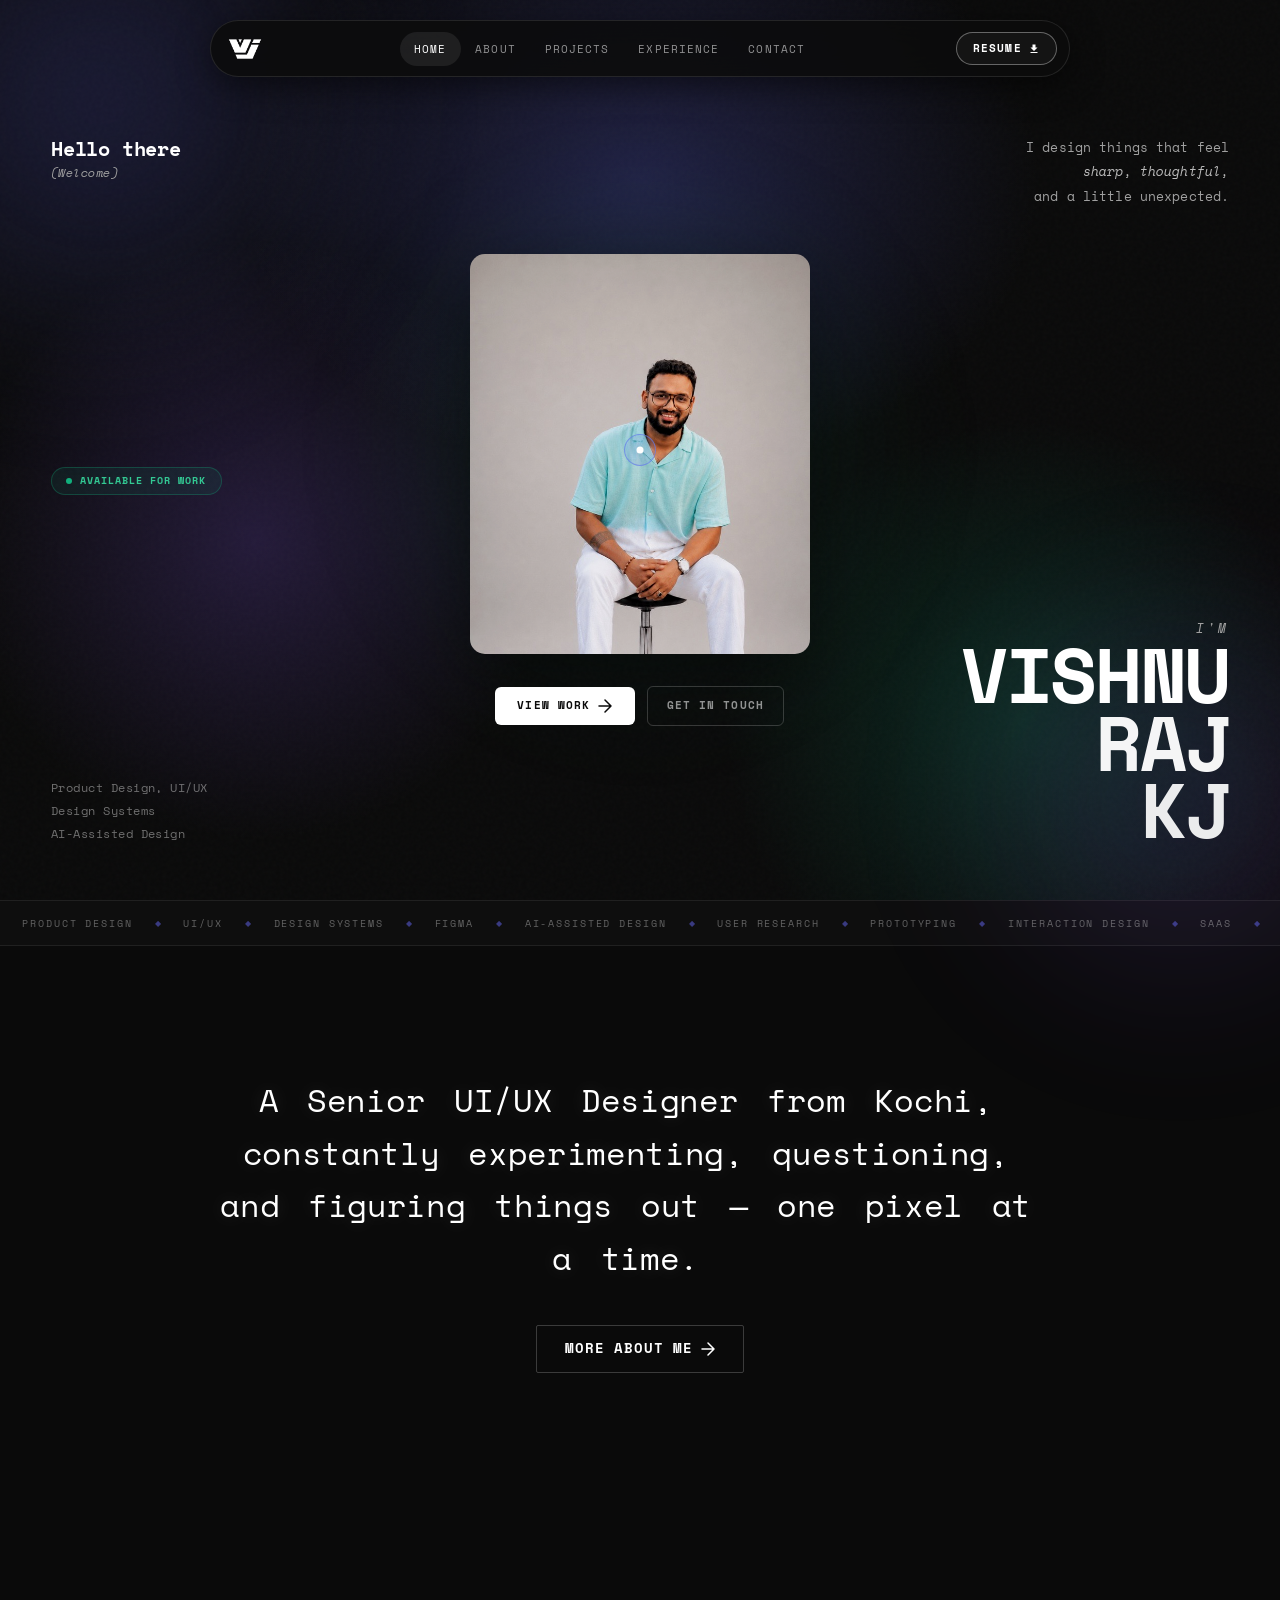
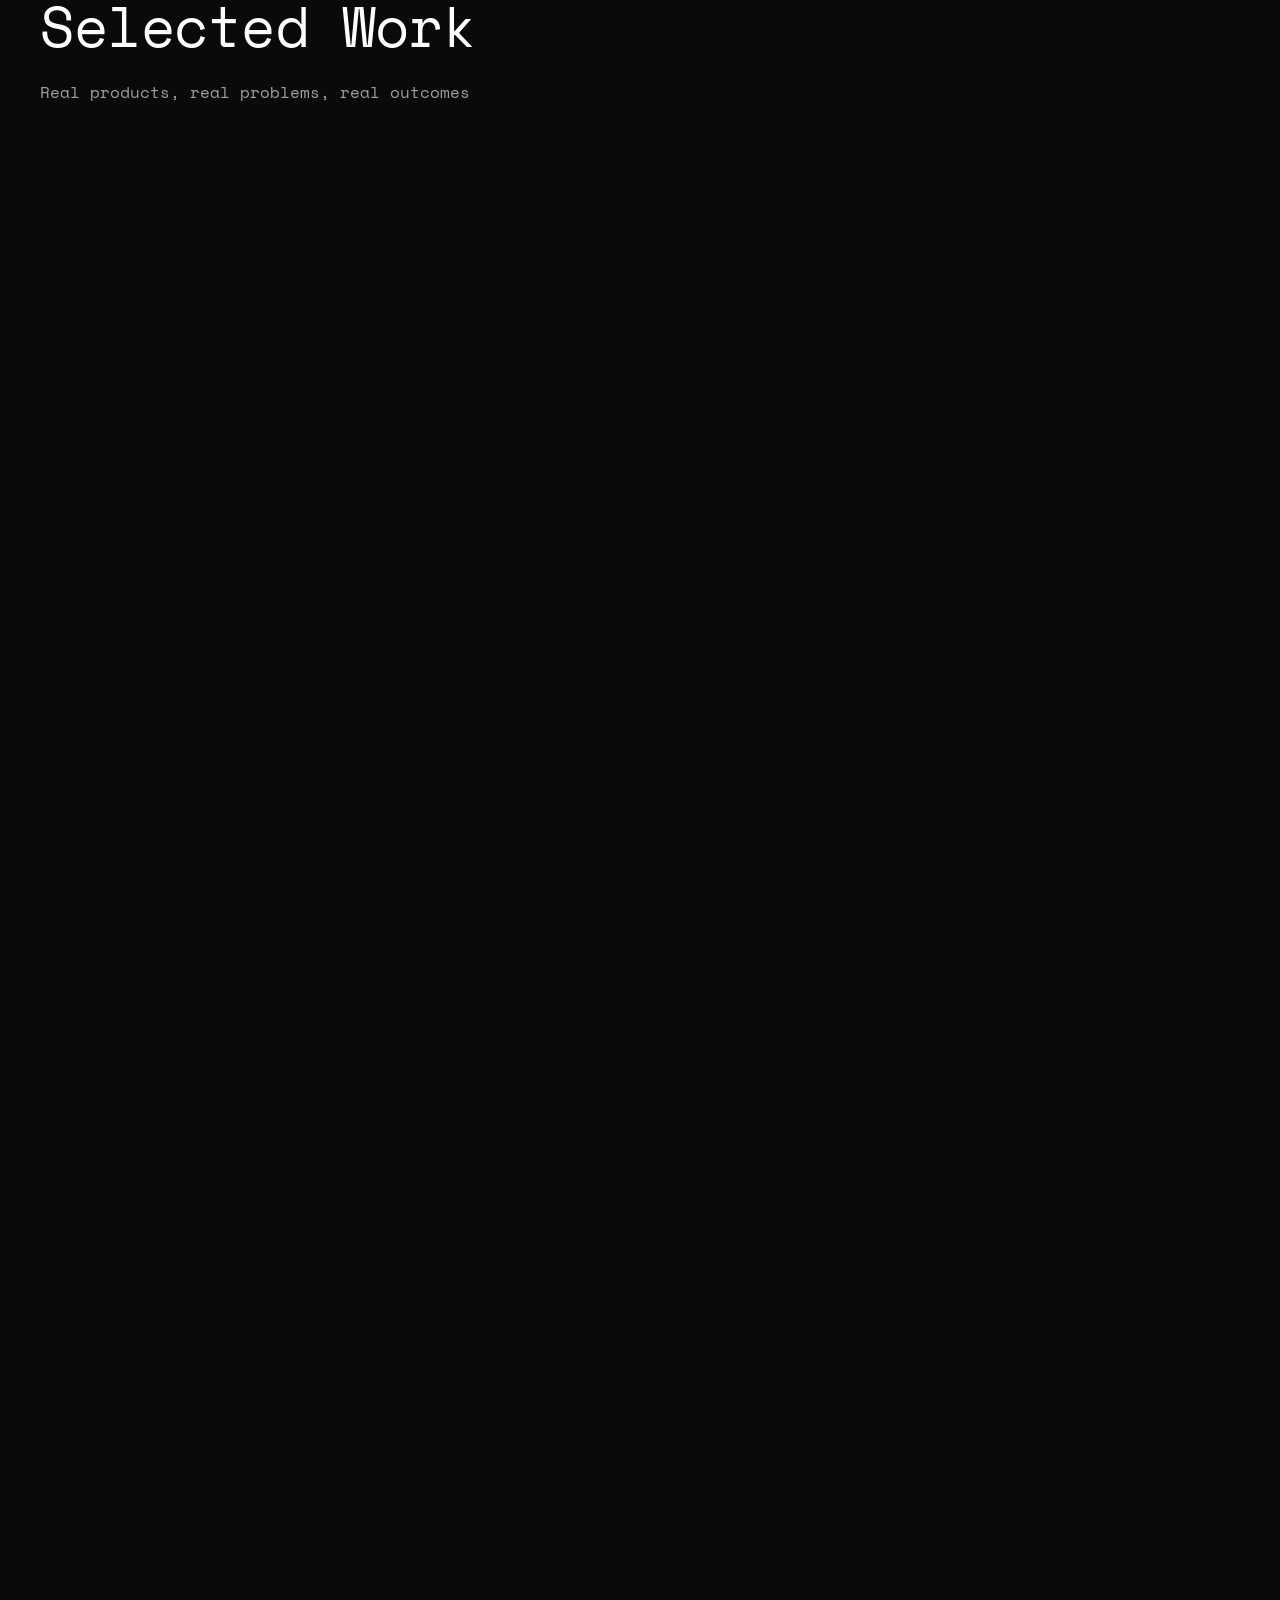
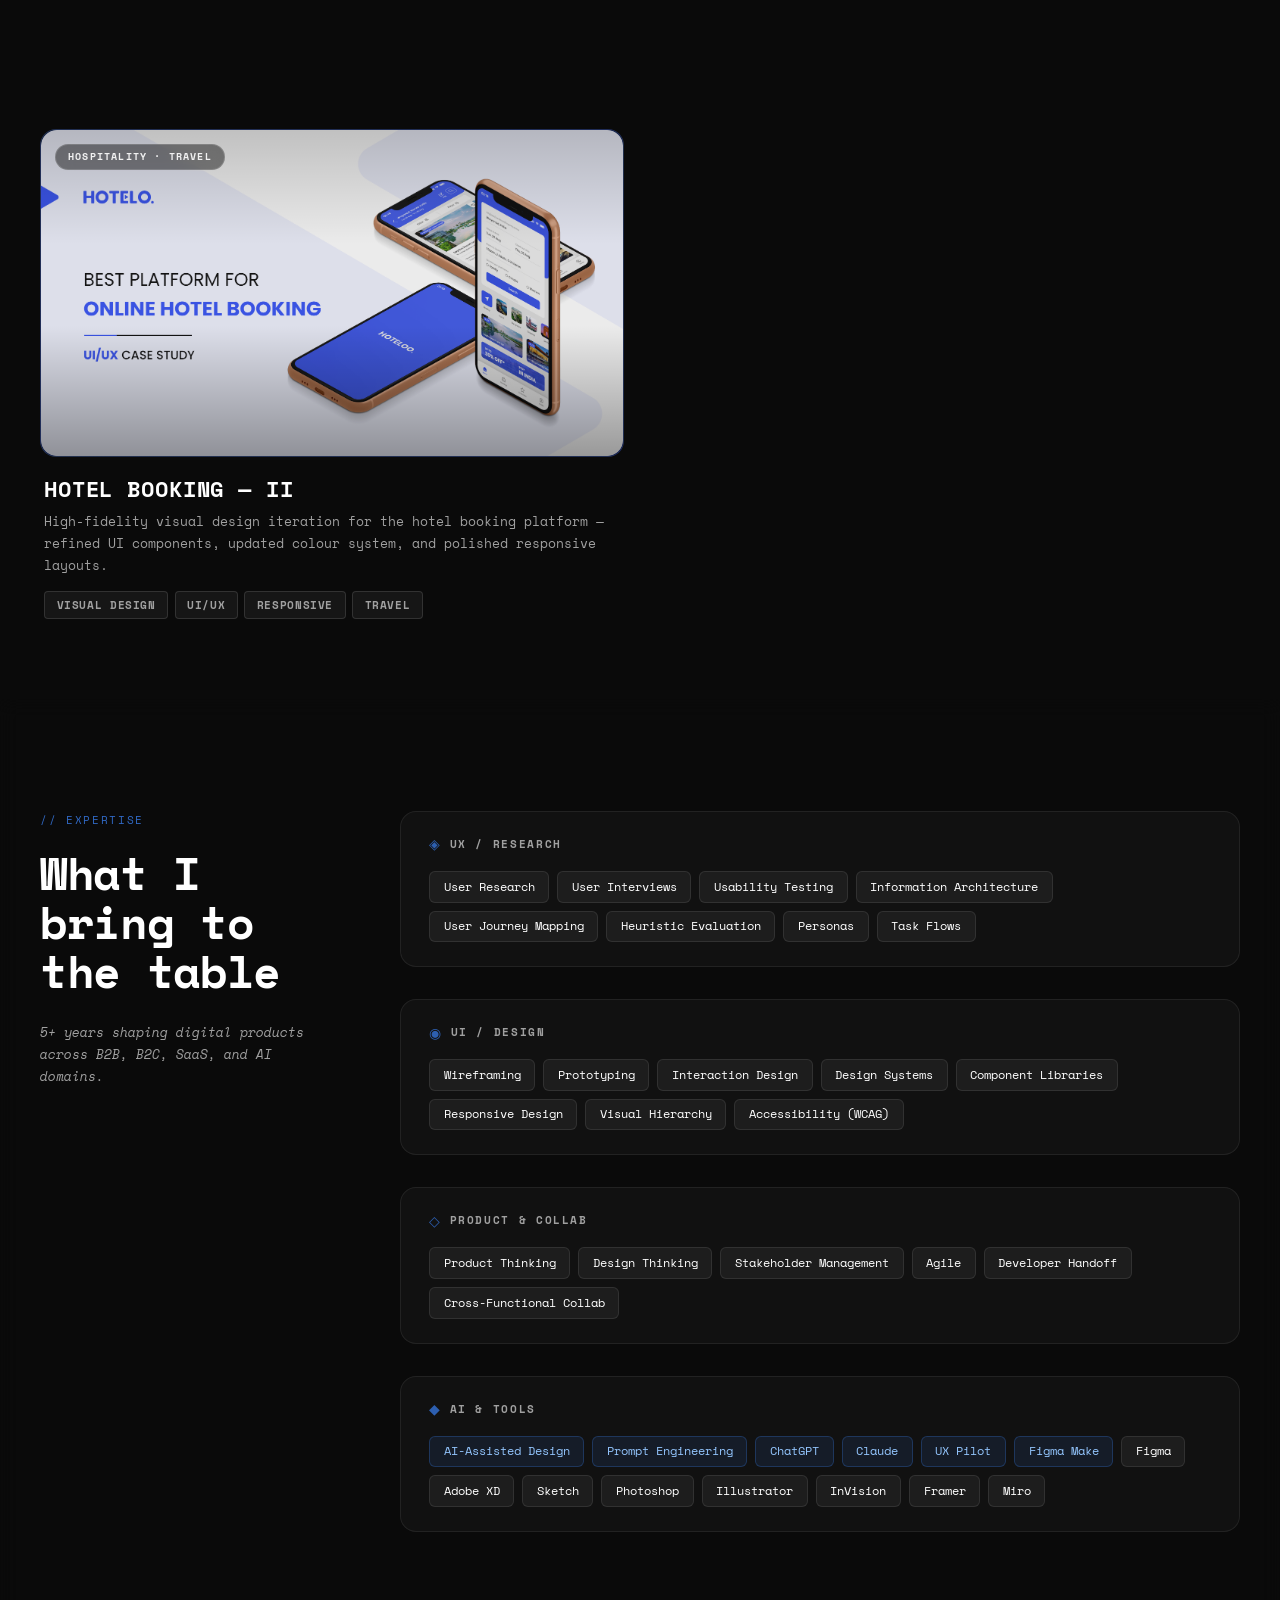
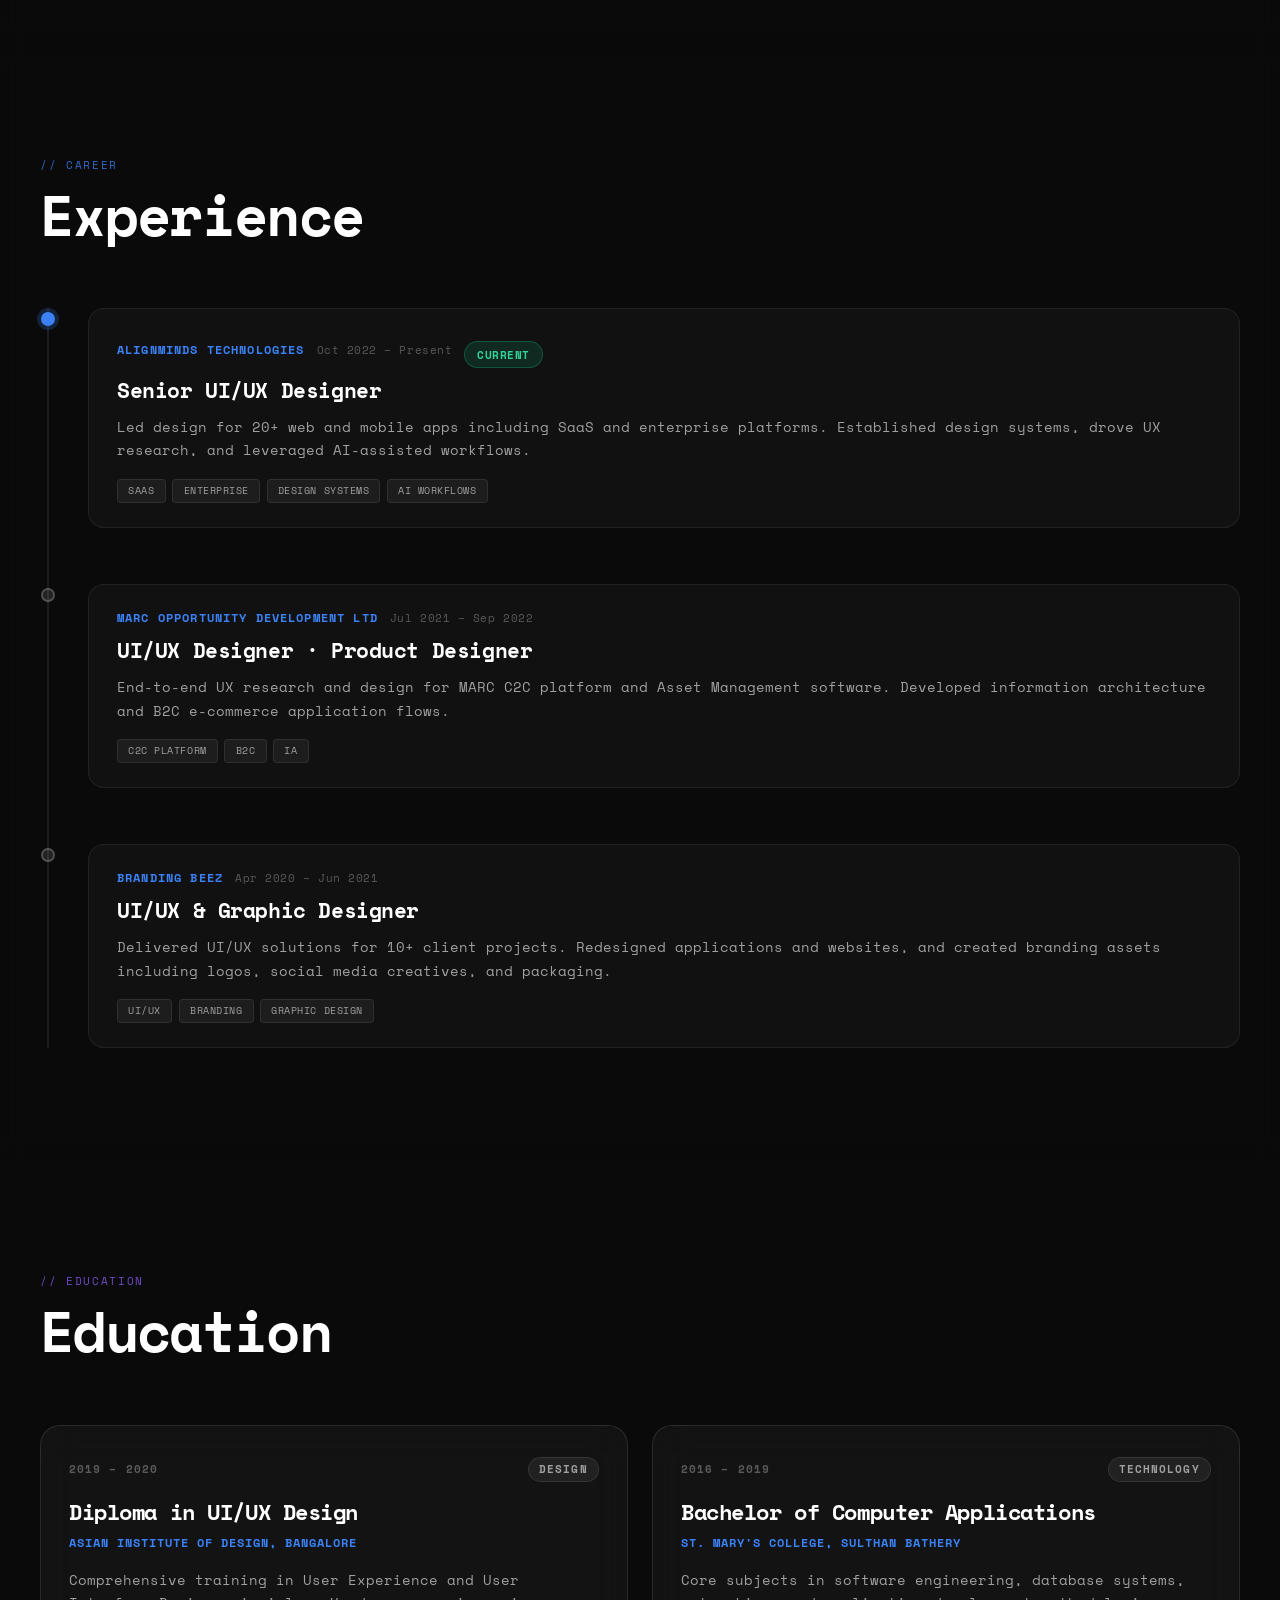
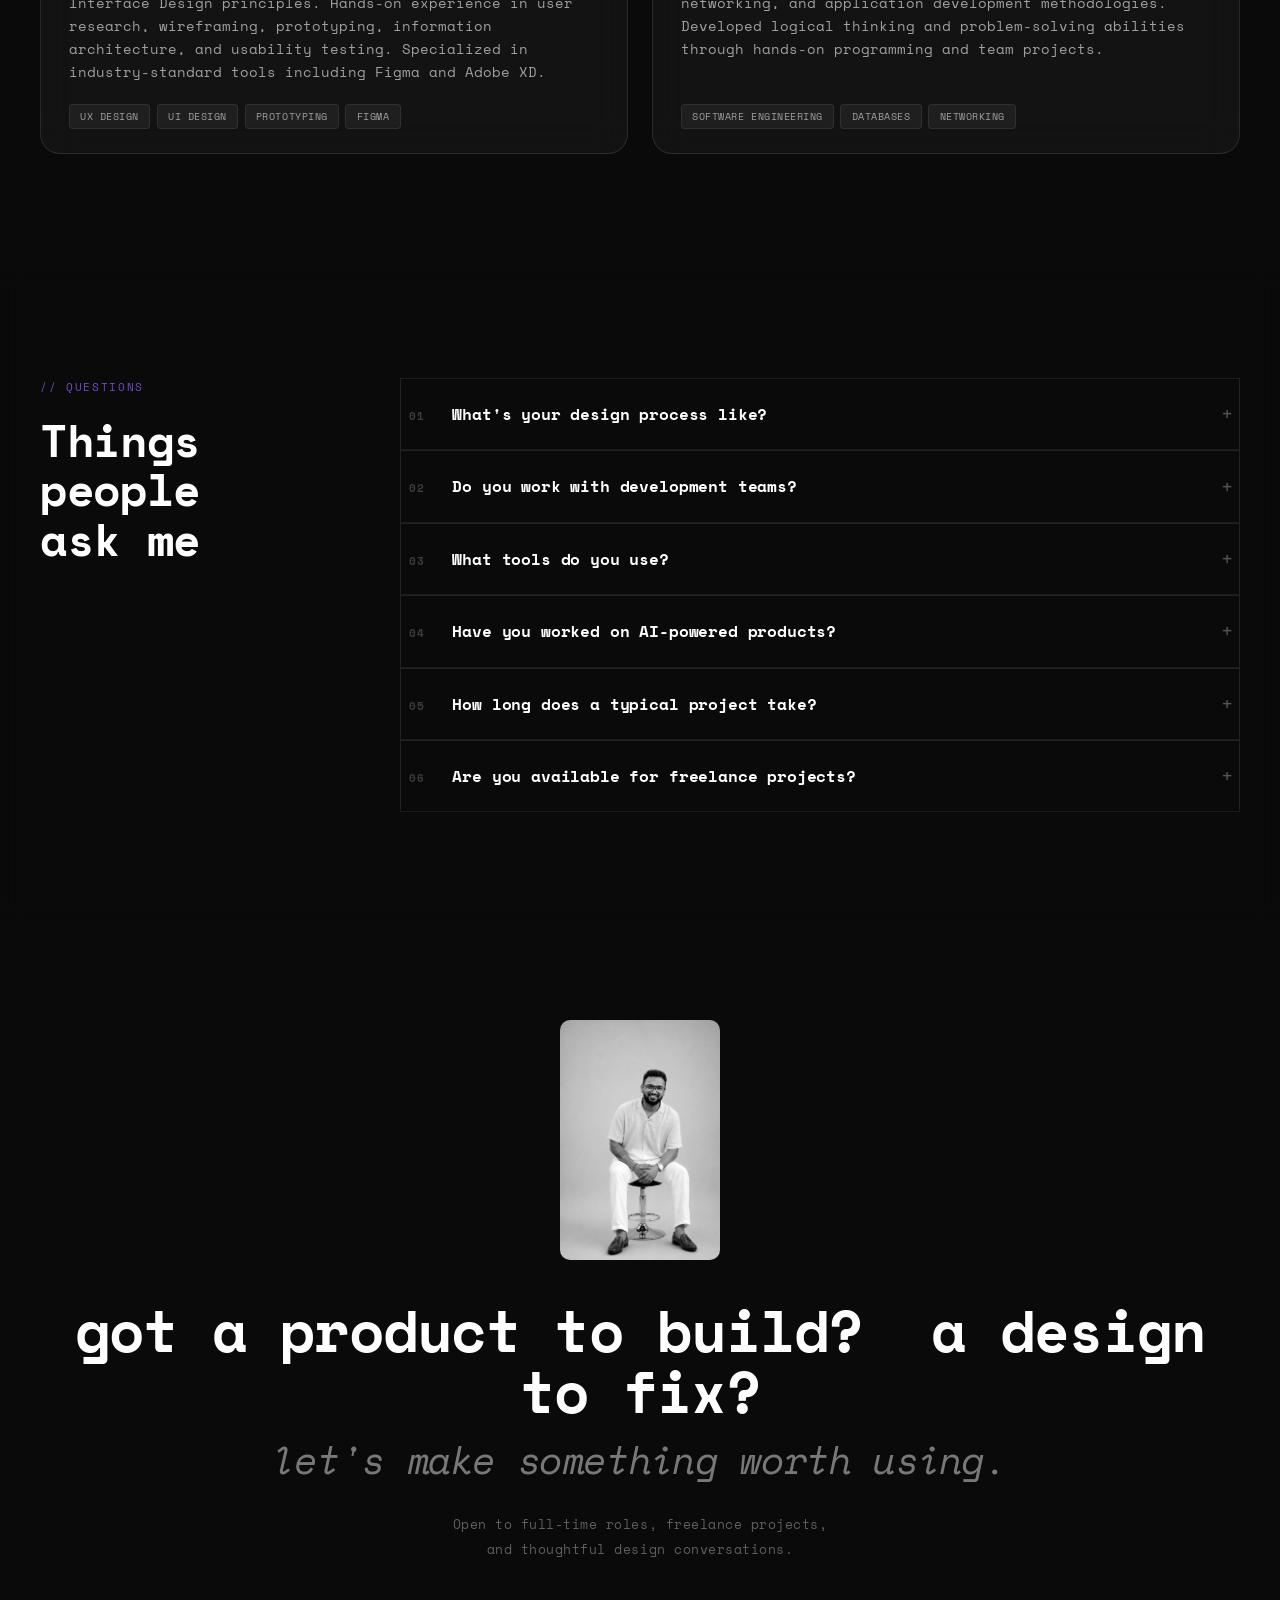
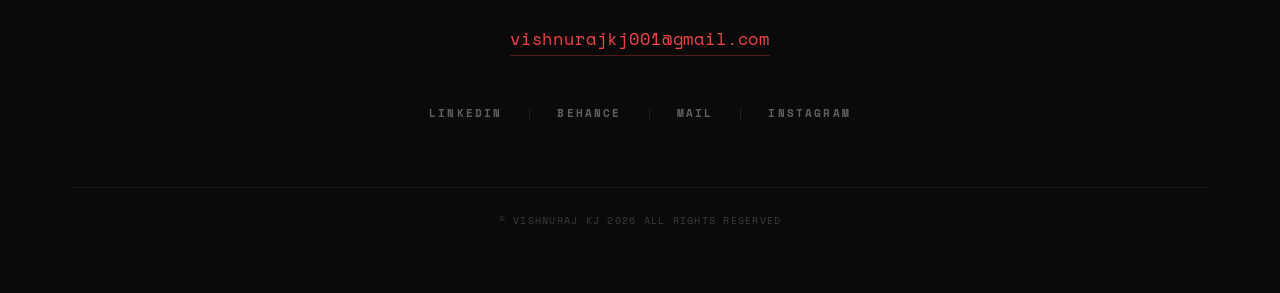
==== commit 807ea74d: "Add favicon using logo-vj.png" ====
--- a/index.html
+++ b/index.html
@@ -4,6 +4,7 @@
     <meta charset="UTF-8">
     <meta name="viewport" content="width=device-width, initial-scale=1.0">
     <title>Vishnuraj KJ — Senior UI/UX Designer</title>
+    <link rel="icon" type="image/png" href="ui design/logo-vj.png">
     <meta name="description" content="Senior UI/UX Designer & Product Designer with 5+ years of experience designing web, mobile, SaaS, enterprise, and AI-powered products.">
 
     <!-- Fonts -->
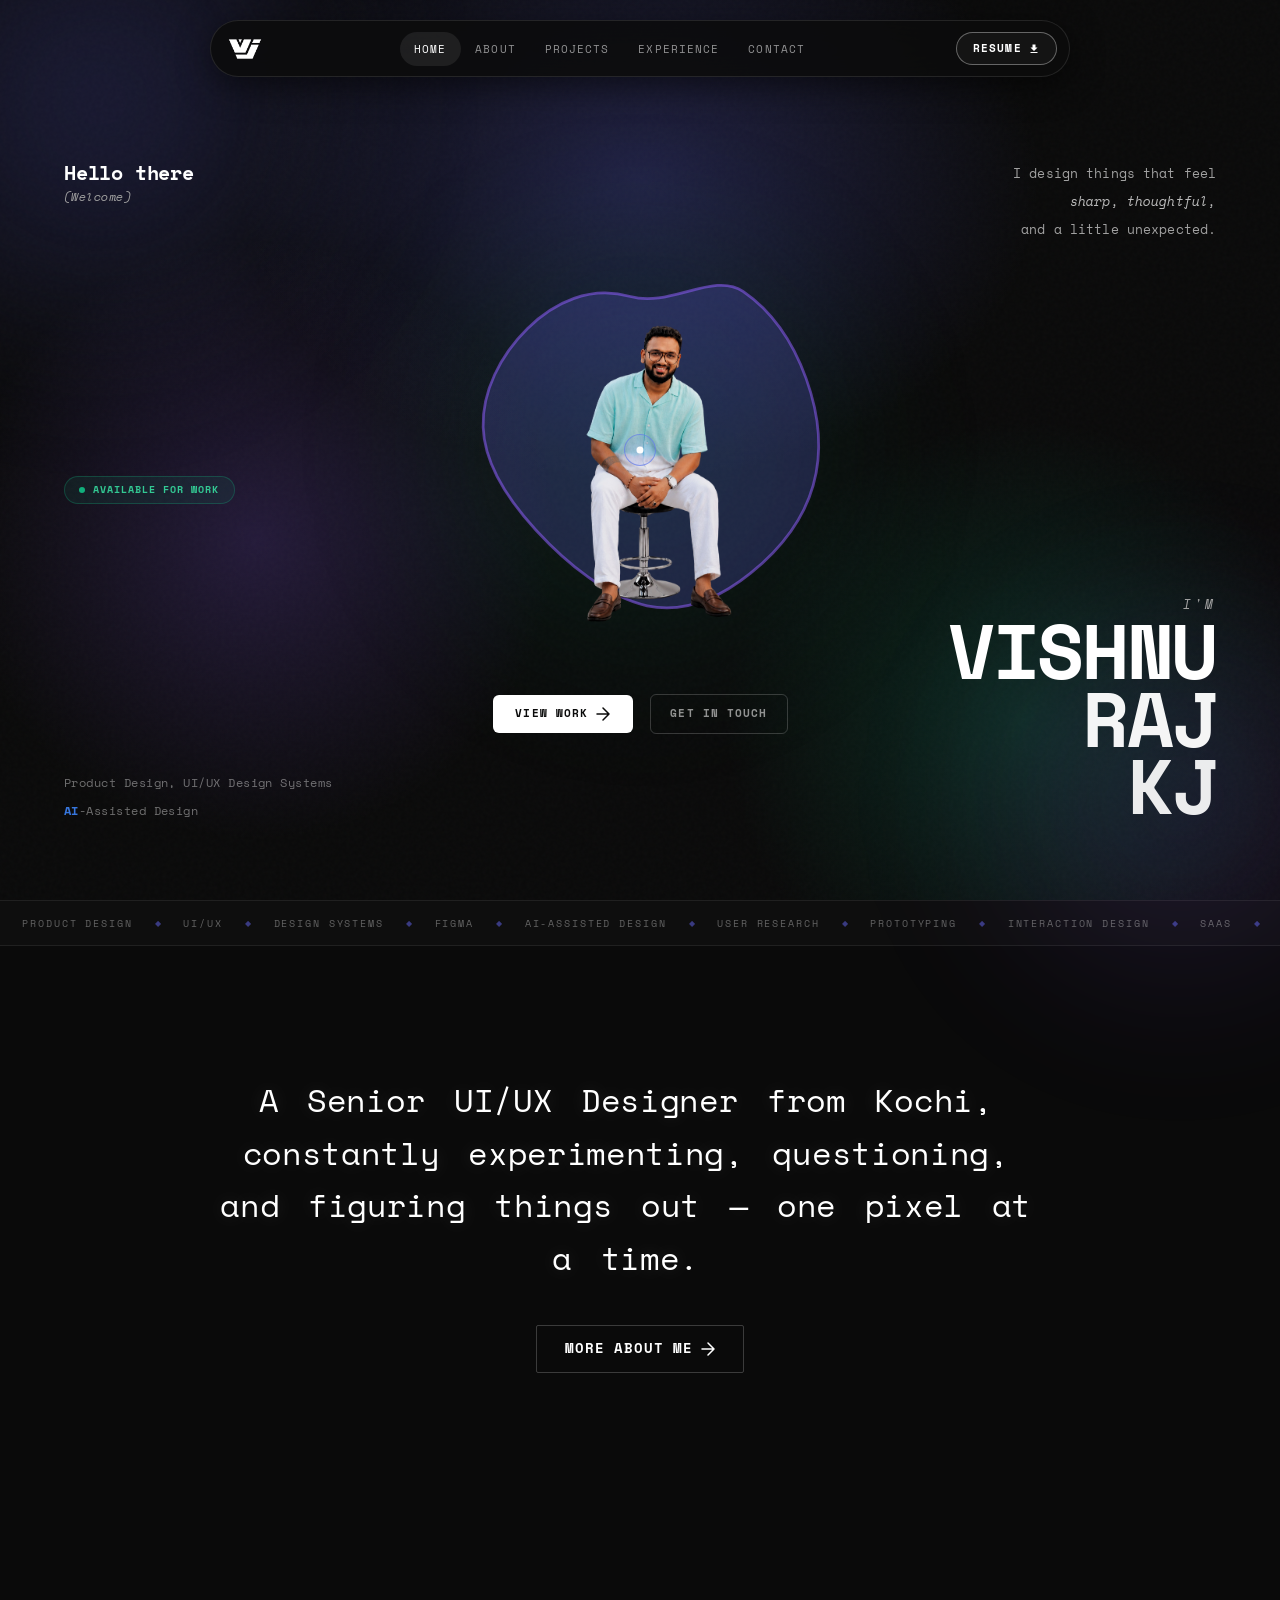
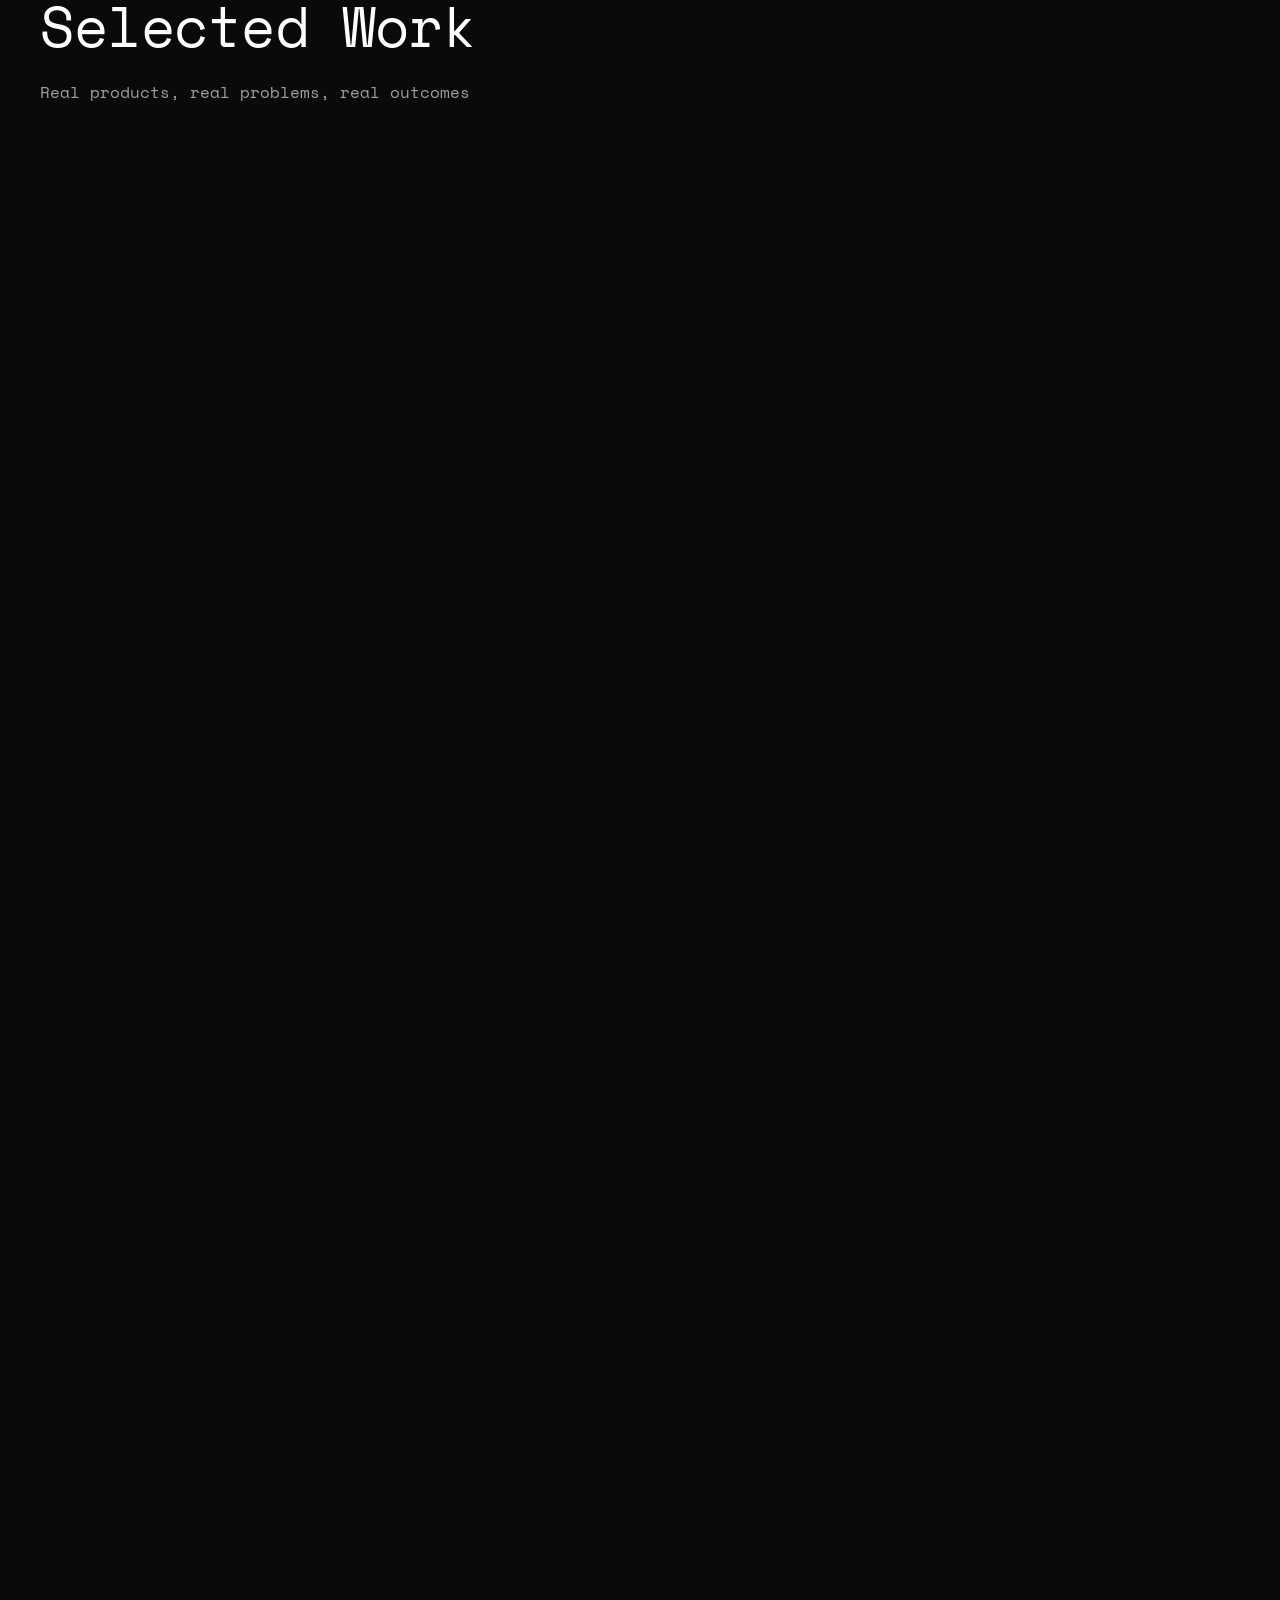
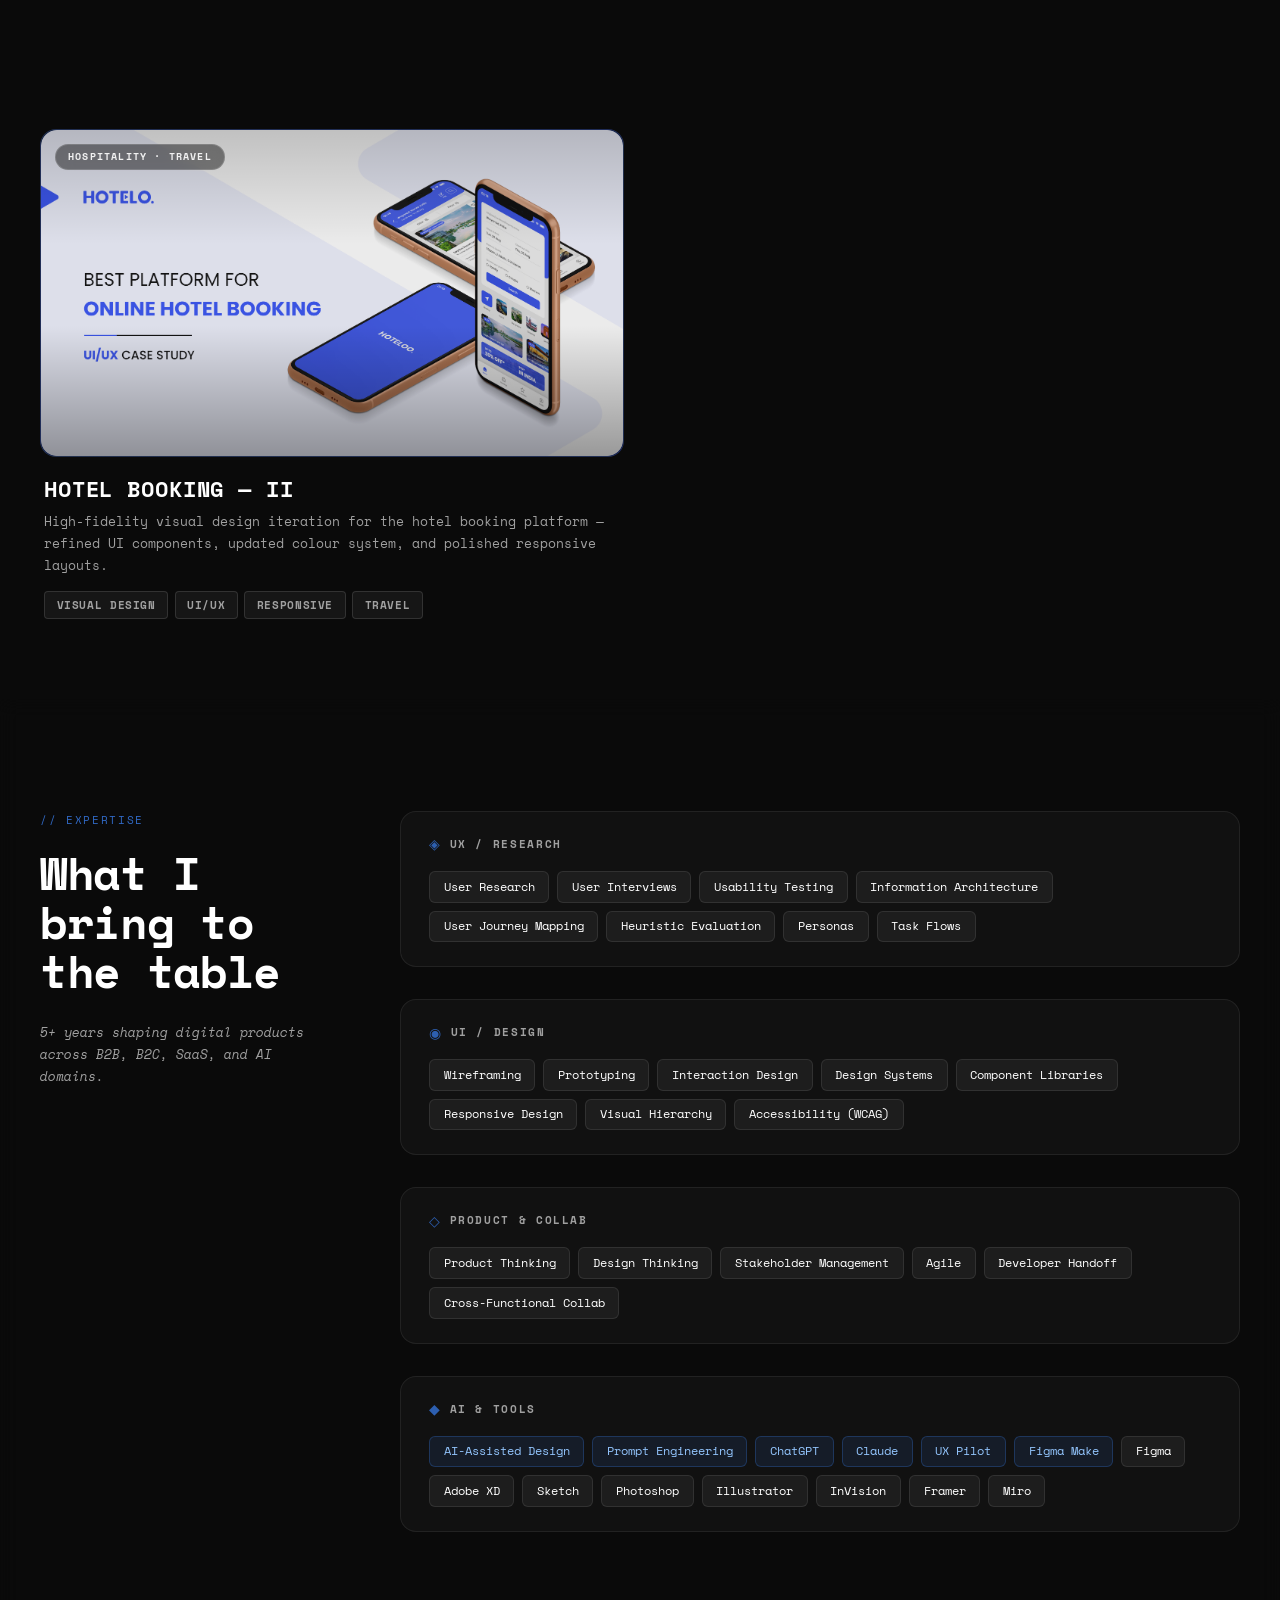
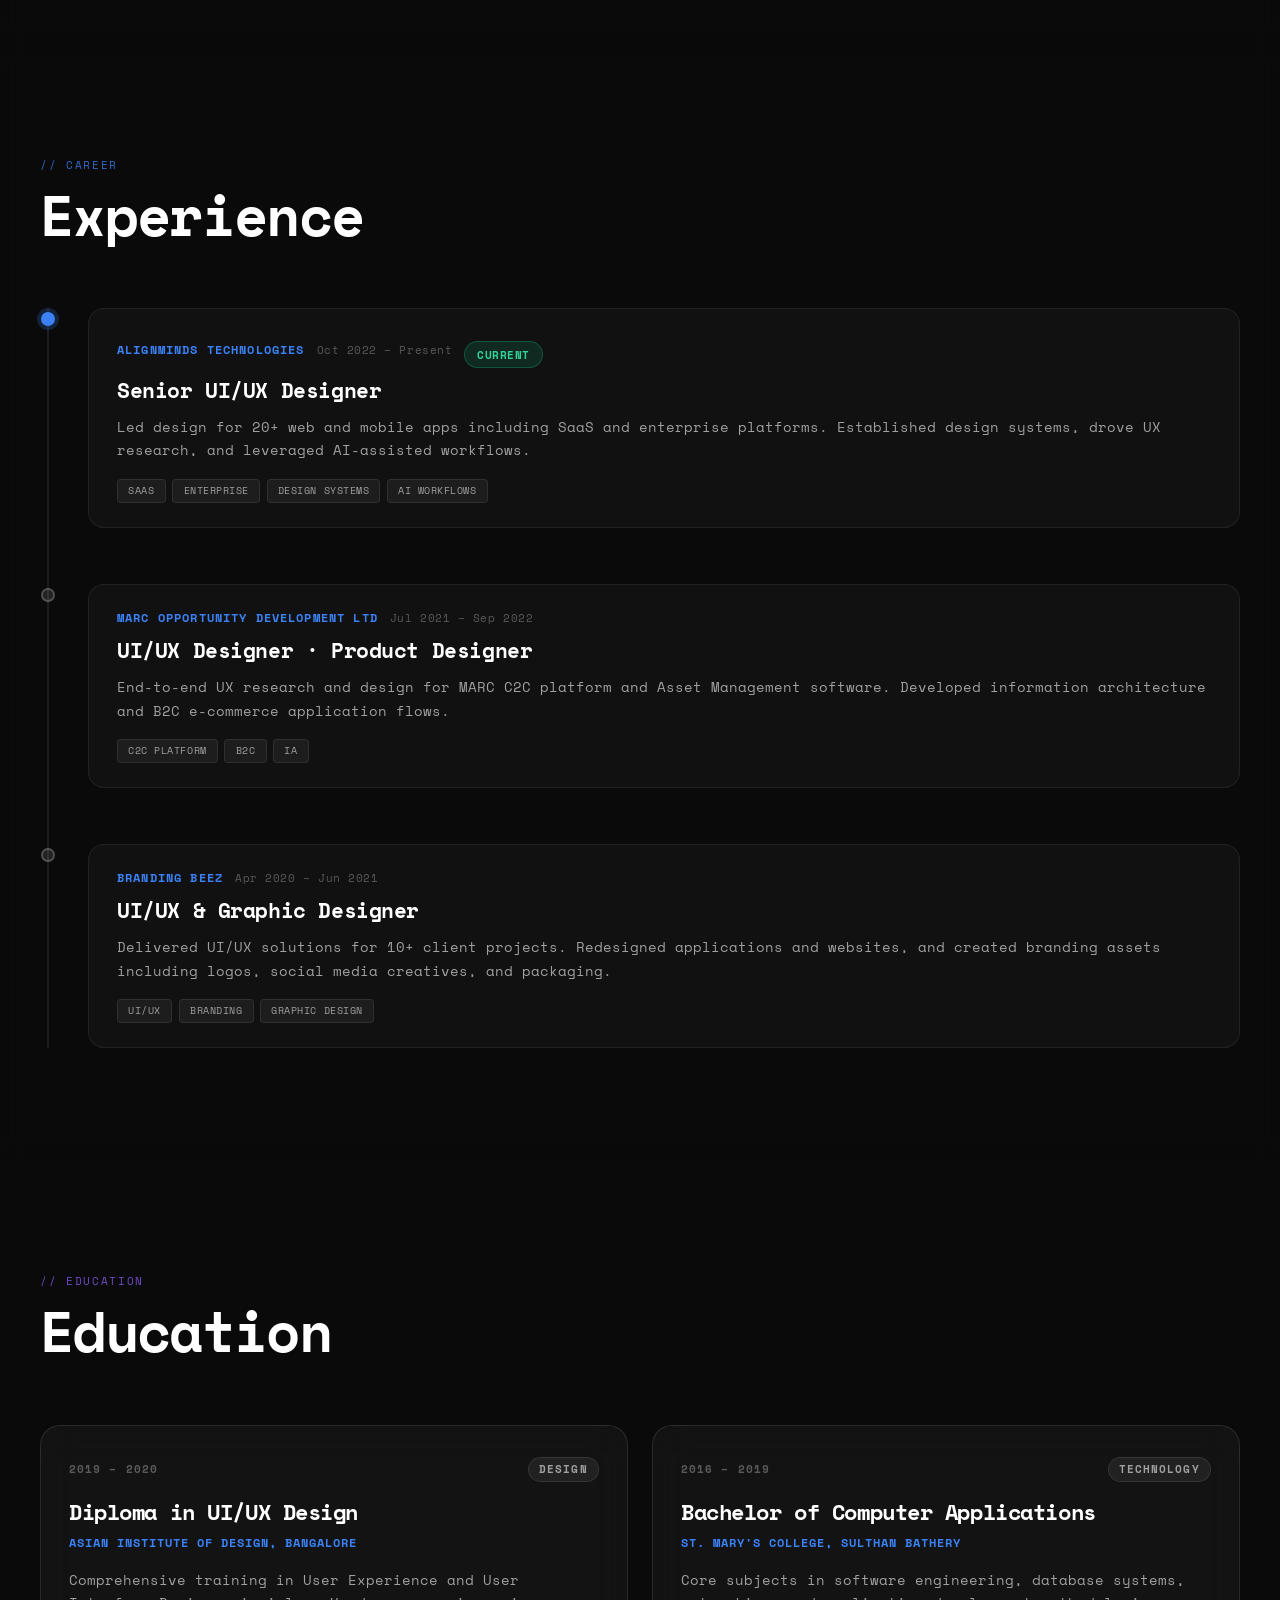
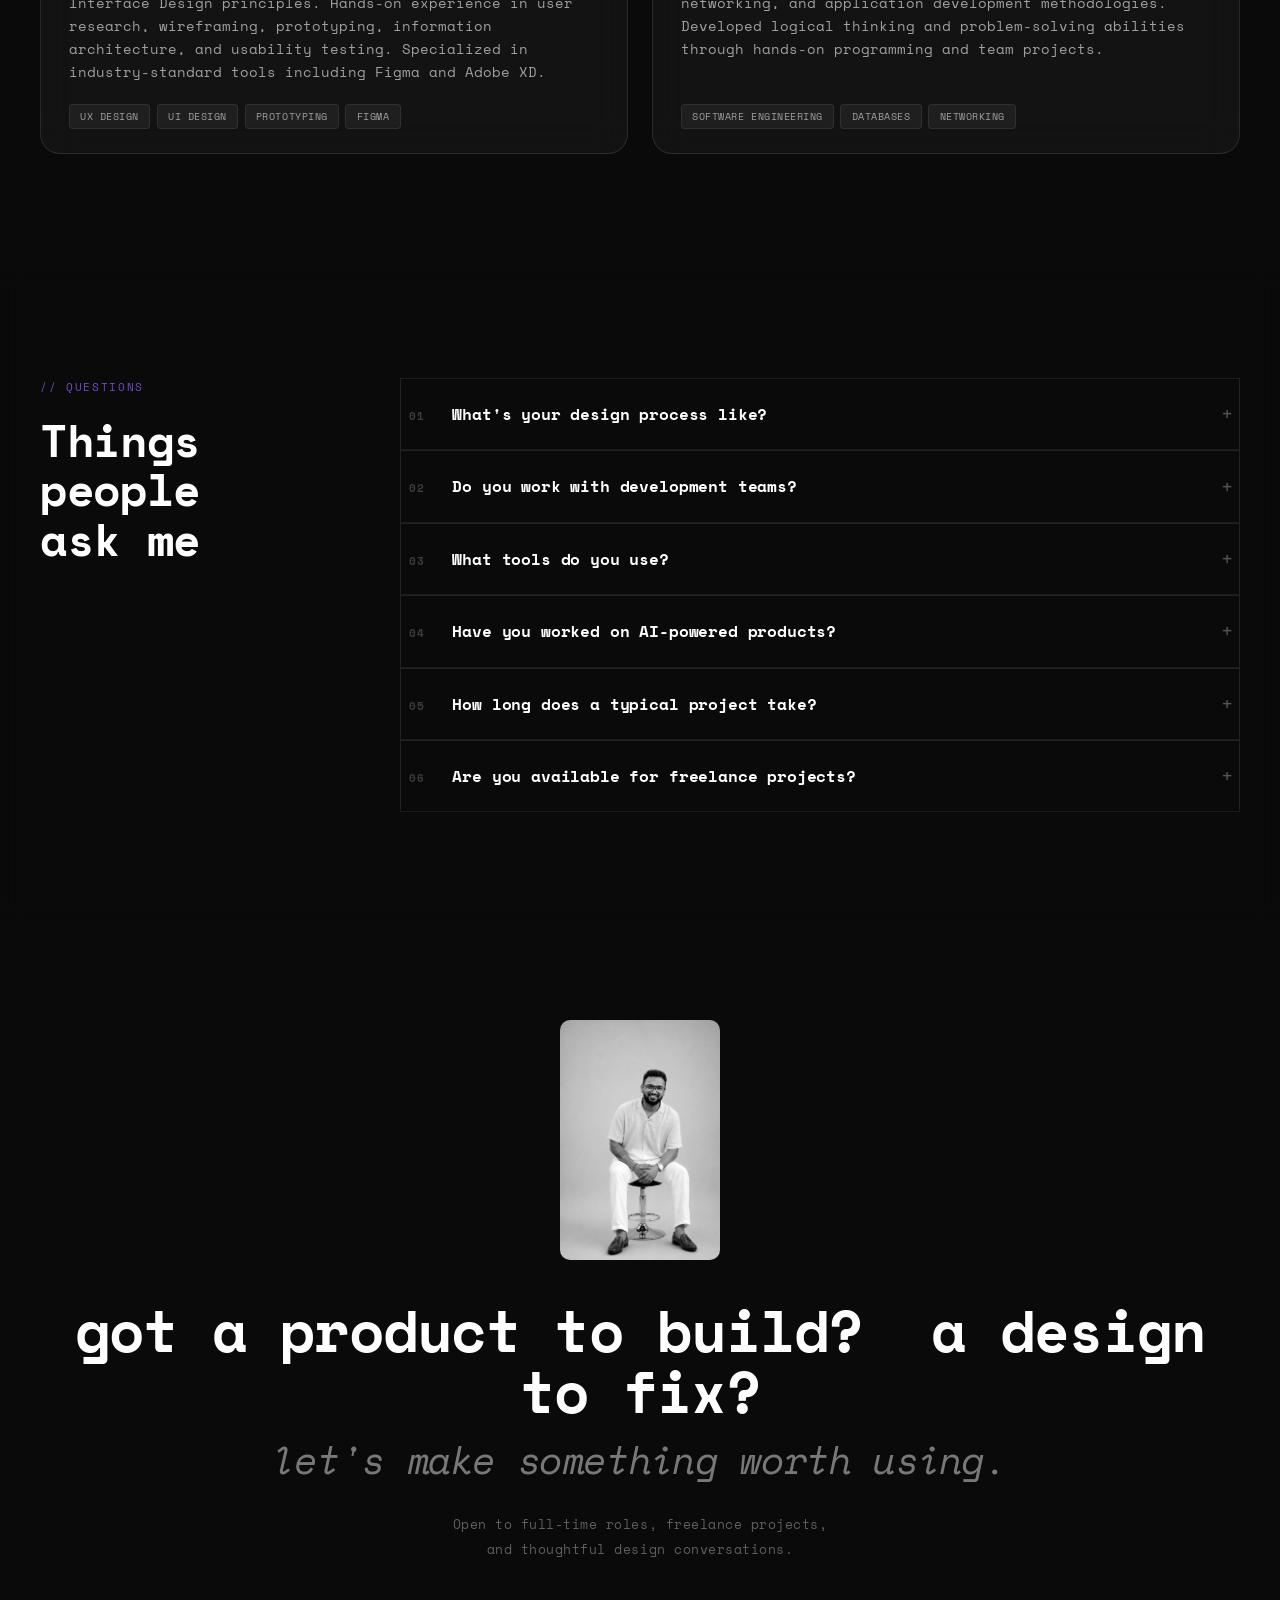
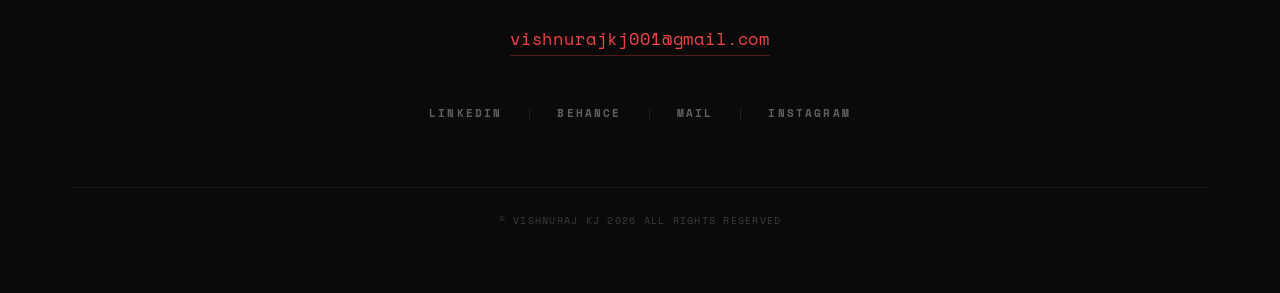
==== commit 0b113703: "Add blob shape to hero, scroll animation, spacing updates, favicon" ====
--- a/index.html
+++ b/index.html
@@ -98,9 +98,9 @@
             </div>
             <!-- Specialisms list (bottom-left) -->
             <ul class="hero-spec-list">
-                <li>Product Design, UI/UX</li>
-                <li>Design Systems</li>
-                <li>AI-Assisted Design</li>
+                <li>Product Design, UI/UX Design Systems</li>
+                <!-- <li></li> -->
+                <li><span style="color: var(--accent-blue); font-weight: 700;">AI</span>-Assisted Design</li>
             </ul>
 
            
@@ -113,8 +113,14 @@
            
              
 
-            <div class="hero-photo-frame">
-                <img src="ui design/Banner-bg.jpg" alt="Vishnuraj KJ — Senior UI/UX Designer" class="hero-photo" />
+            <div class="hero-photo-wrap">
+                <!-- Decorative shapes behind photo -->
+                <svg class="hero-shape-blob" viewBox="0 0 200 200" xmlns="http://www.w3.org/2000/svg" aria-hidden="true">
+                    <path d="M44.8,-67.2C57.5,-58.5,66.7,-44.6,72.2,-29.4C77.7,-14.2,79.5,2.3,75.3,17.1C71.1,31.9,60.9,45,48.1,55.3C35.3,65.6,19.9,73.1,3.1,69.5C-13.7,65.9,-31.8,51.2,-45.3,36.5C-58.8,21.8,-67.7,7.1,-68.2,-8.2C-68.7,-23.5,-60.8,-39.4,-49,-51C-37.2,-62.6,-21.5,-69.9,-4.2,-65C13.1,-60.1,32.1,-75.9,44.8,-67.2Z" transform="translate(100 100)" />
+                </svg>
+                <div class="hero-photo-frame">
+                    <img src="ui design/Banner.png" alt="Vishnuraj KJ — Senior UI/UX Designer" class="hero-photo" />
+                </div>
             </div>
 
             <!-- CTA row -->
--- a/styles.css
+++ b/styles.css
@@ -462,7 +462,7 @@
     position: relative;
     display: flex;
     flex-direction: column;
-    padding: calc(80px + 3.5rem) 4vw 3.5rem;
+    padding: calc(80px + 5rem) 5vw 5rem;
     z-index: 2;
 }
 
@@ -539,7 +539,7 @@
     margin: 0;
     display: flex;
     flex-direction: column;
-    gap: 0.3rem;
+    gap: 0.6rem;
     will-change: transform, opacity;
 }
 
@@ -555,7 +555,7 @@
 .hero-cta-row {
     display: flex;
     align-items: center;
-    gap: 0.75rem;
+    gap: 1.1rem;
     flex-wrap: wrap;
     will-change: transform, opacity;
 }
@@ -619,33 +619,81 @@
     flex-direction: column;
     align-items: center;
     justify-content: center;
-    padding: calc(80px + 2.5rem) 2vw 2.5rem;
+    padding: calc(80px + 4rem) 3vw 4rem;
     z-index: 3;
 }
 
 /* Avail badge sits at the very top of center col */
 .hero-col--center .hero-avail {
     align-self: center;
-    margin-bottom: 1.5rem;
+    margin-bottom: 2.2rem;
     will-change: transform, opacity;
+}
+
+/* Wrapper — holds the shape behind the photo frame */
+.hero-photo-wrap {
+    position: relative;
+    flex-shrink: 0;
+    margin-bottom: 3rem;
+    display: flex;    align-items: center;
+    justify-content: center;
+}
+
+/* ── Large decorative circle shape behind the photo ── */
+.hero-photo-wrap::before {
+    content: none;
+}
+
+/* ── Smaller offset ring ── */
+.hero-photo-wrap::after {
+    content: none;
+}
+
+/* ── SVG organic blob shape ── */
+.hero-shape-blob {
+    position: absolute;
+    width: 460px;
+    height: 460px;
+    top: 50%;
+    left: 50%;
+    transform: translate(-50%, -50%);
+    z-index: 0;
+    animation: blobMorph 12s ease-in-out infinite alternate;
+    pointer-events: none;
+}
+
+.hero-shape-blob path {
+    fill: rgba(99, 102, 241, 0.22);
+    stroke: rgba(139, 92, 246, 0.55);
+    stroke-width: 1.2;
+}
+
+@keyframes blobMorph {
+    0%   { transform: translate(-50%, -50%) rotate(0deg)   scale(1); }
+    50%  { transform: translate(-50%, -50%) rotate(8deg)   scale(1.05); }
+    100% { transform: translate(-50%, -50%) rotate(-4deg)  scale(0.97); }
 }
 
 .hero-photo-frame {
     position: relative;
     width: 100%;
     height: 400px;
-   max-width: 340px;
-     /* height: 400px;
-    object-fit: cover; */
-    /* aspect-ratio: 3 / 4; */
-    /*  background: transparent;
-    border: 1px solid rgba(255, 255, 255, 0.12); */
-    border-radius: 15px;
-    overflow: hidden;
-    will-change: transform, opacity;
-    box-shadow: 0 20px 60px rgba(0,0,0,0.4);
+    max-width: 340px;
+    /* border-radius: 0; */
+    overflow: visible;
     flex-shrink: 0;
-    margin-bottom: 2rem;
+    z-index: 1;
+    background: transparent;
+}
+
+/* Remove inner border ring */
+/* .hero-photo-frame::after {
+    content: none;
+} */
+
+/* No overlay on photo frame */
+.hero-photo-frame::after {
+    content: none;
 }
 
 .hero-photo {
@@ -713,10 +761,10 @@
     font-family: var(--font-primary);
     font-size: clamp(0.72rem, 1vw, 0.9rem);
     color: var(--text-secondary);
-    line-height: 1.9;
+    line-height: 2.2;
     letter-spacing: 0.01em;
     will-change: transform, opacity;
-    align-self: flex-end;   /* push to right edge */
+    align-self: flex-end;
     text-align: right;
     margin: 0;
 }
@@ -822,7 +870,7 @@
 
 /* ── Center column ── */
 /* photo frame: scales up from slightly smaller — focal reveal */
-.hero-photo-frame    { animation: heroScaleIn   0.90s cubic-bezier(0.22,1,0.36,1) 0.10s both; }
+.hero-photo-wrap     { animation: heroScaleIn   0.90s cubic-bezier(0.22,1,0.36,1) 0.10s both; }
 /* CTA buttons: slide up as a unit after photo settles */
 .hero-cta-row        { animation: heroFadeUp    0.65s cubic-bezier(0.22,1,0.36,1) 0.68s both; }
 
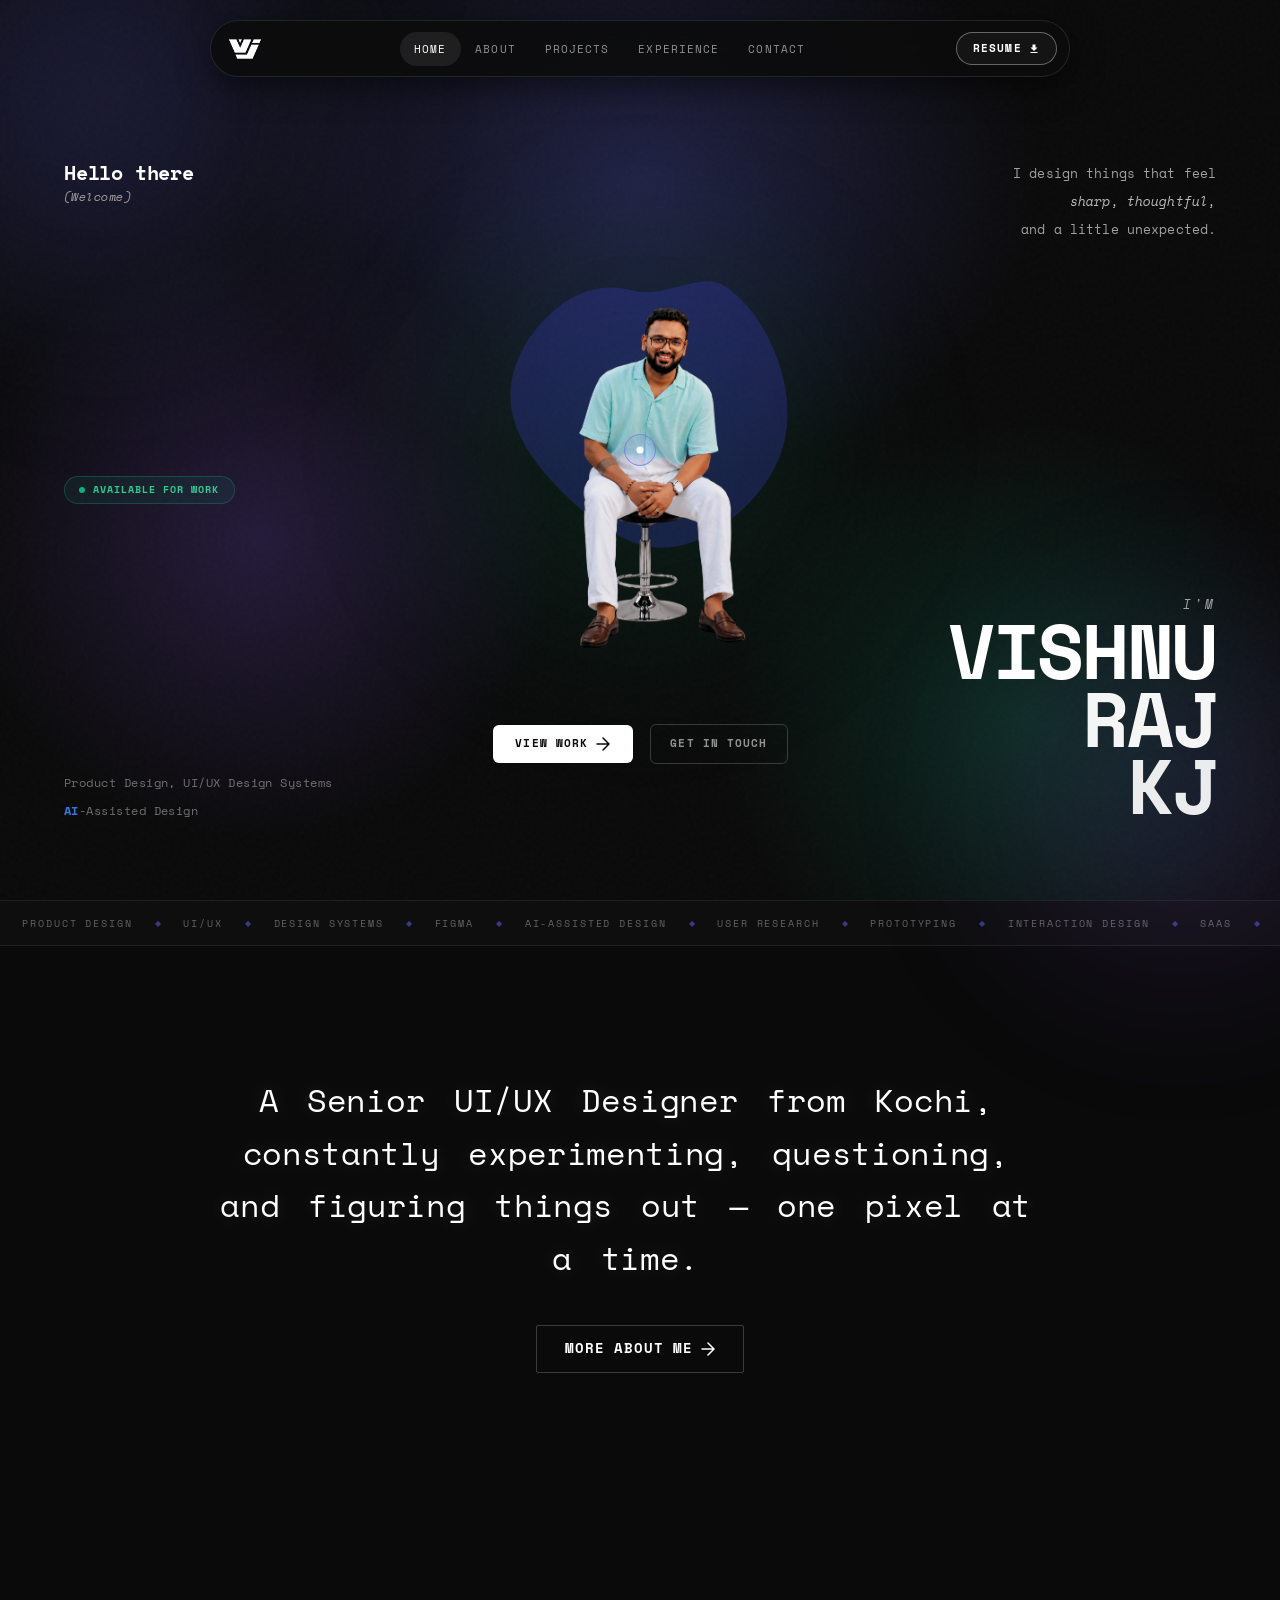
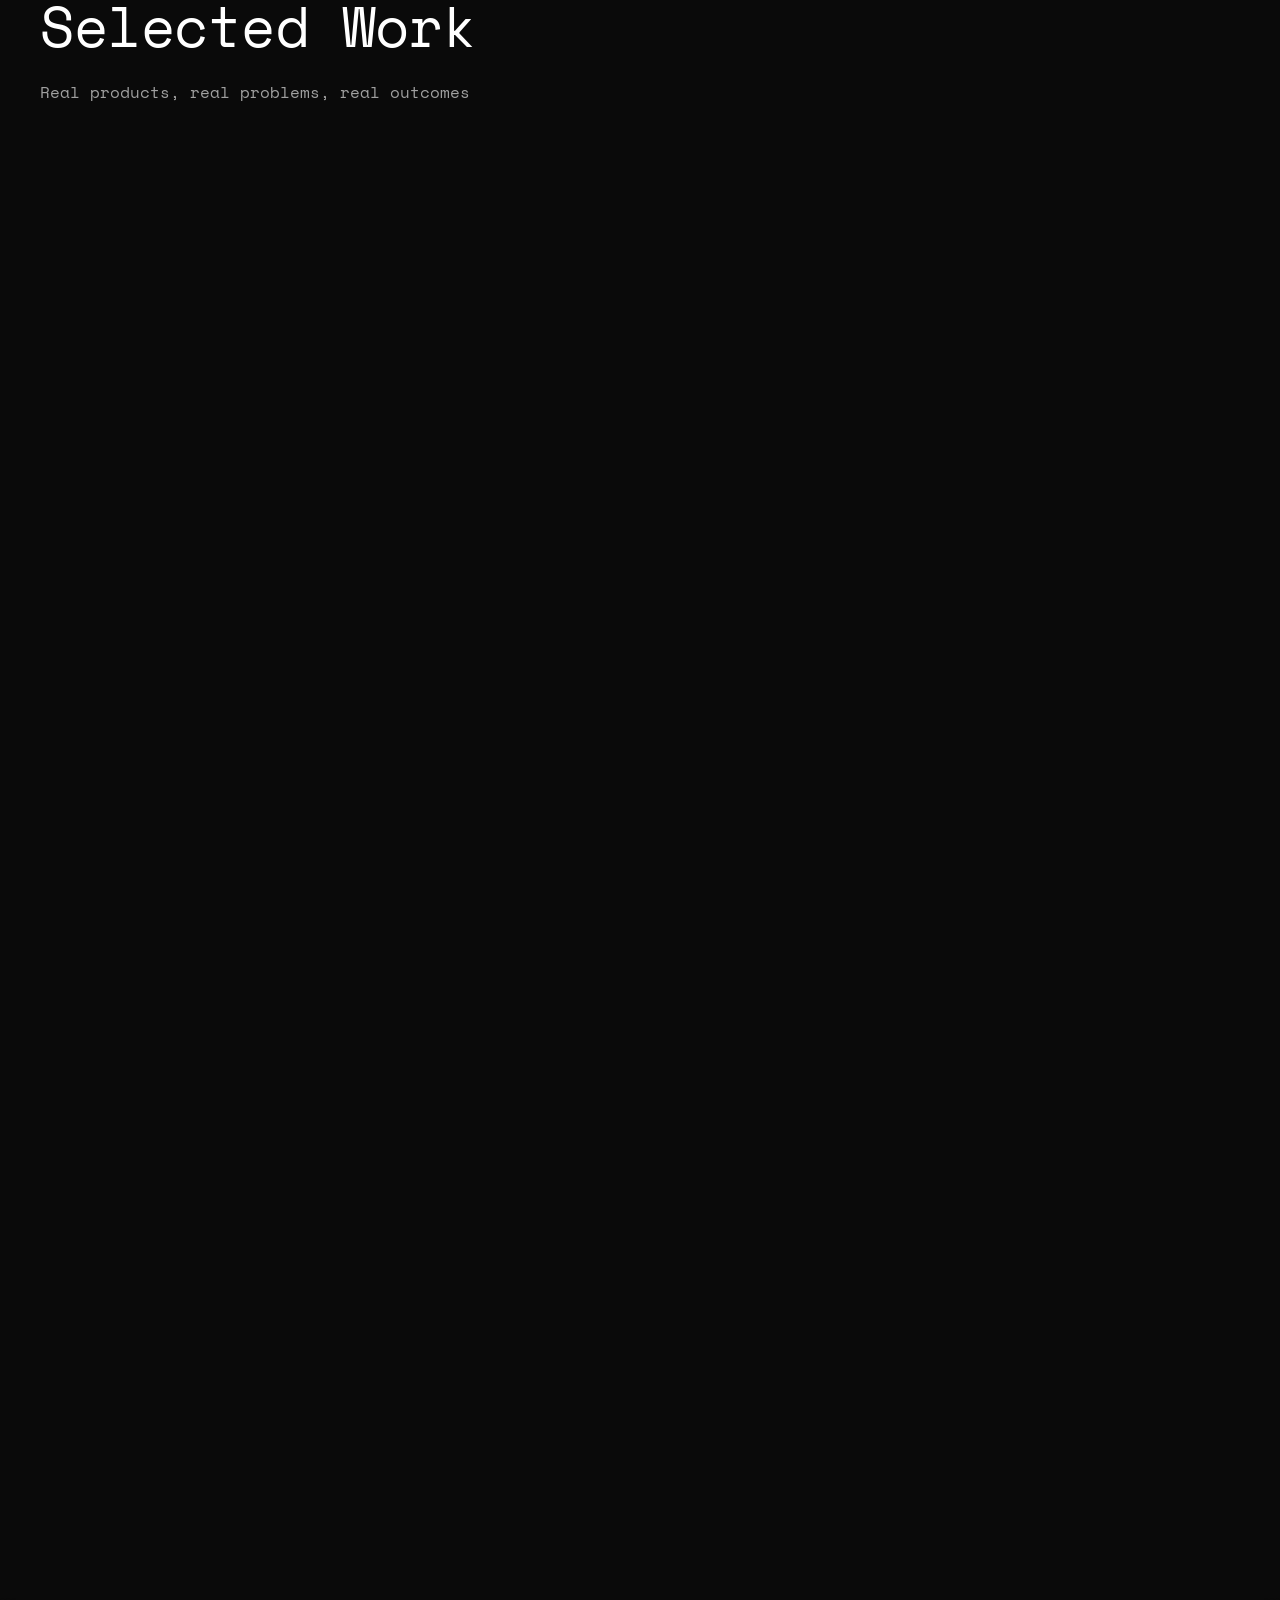
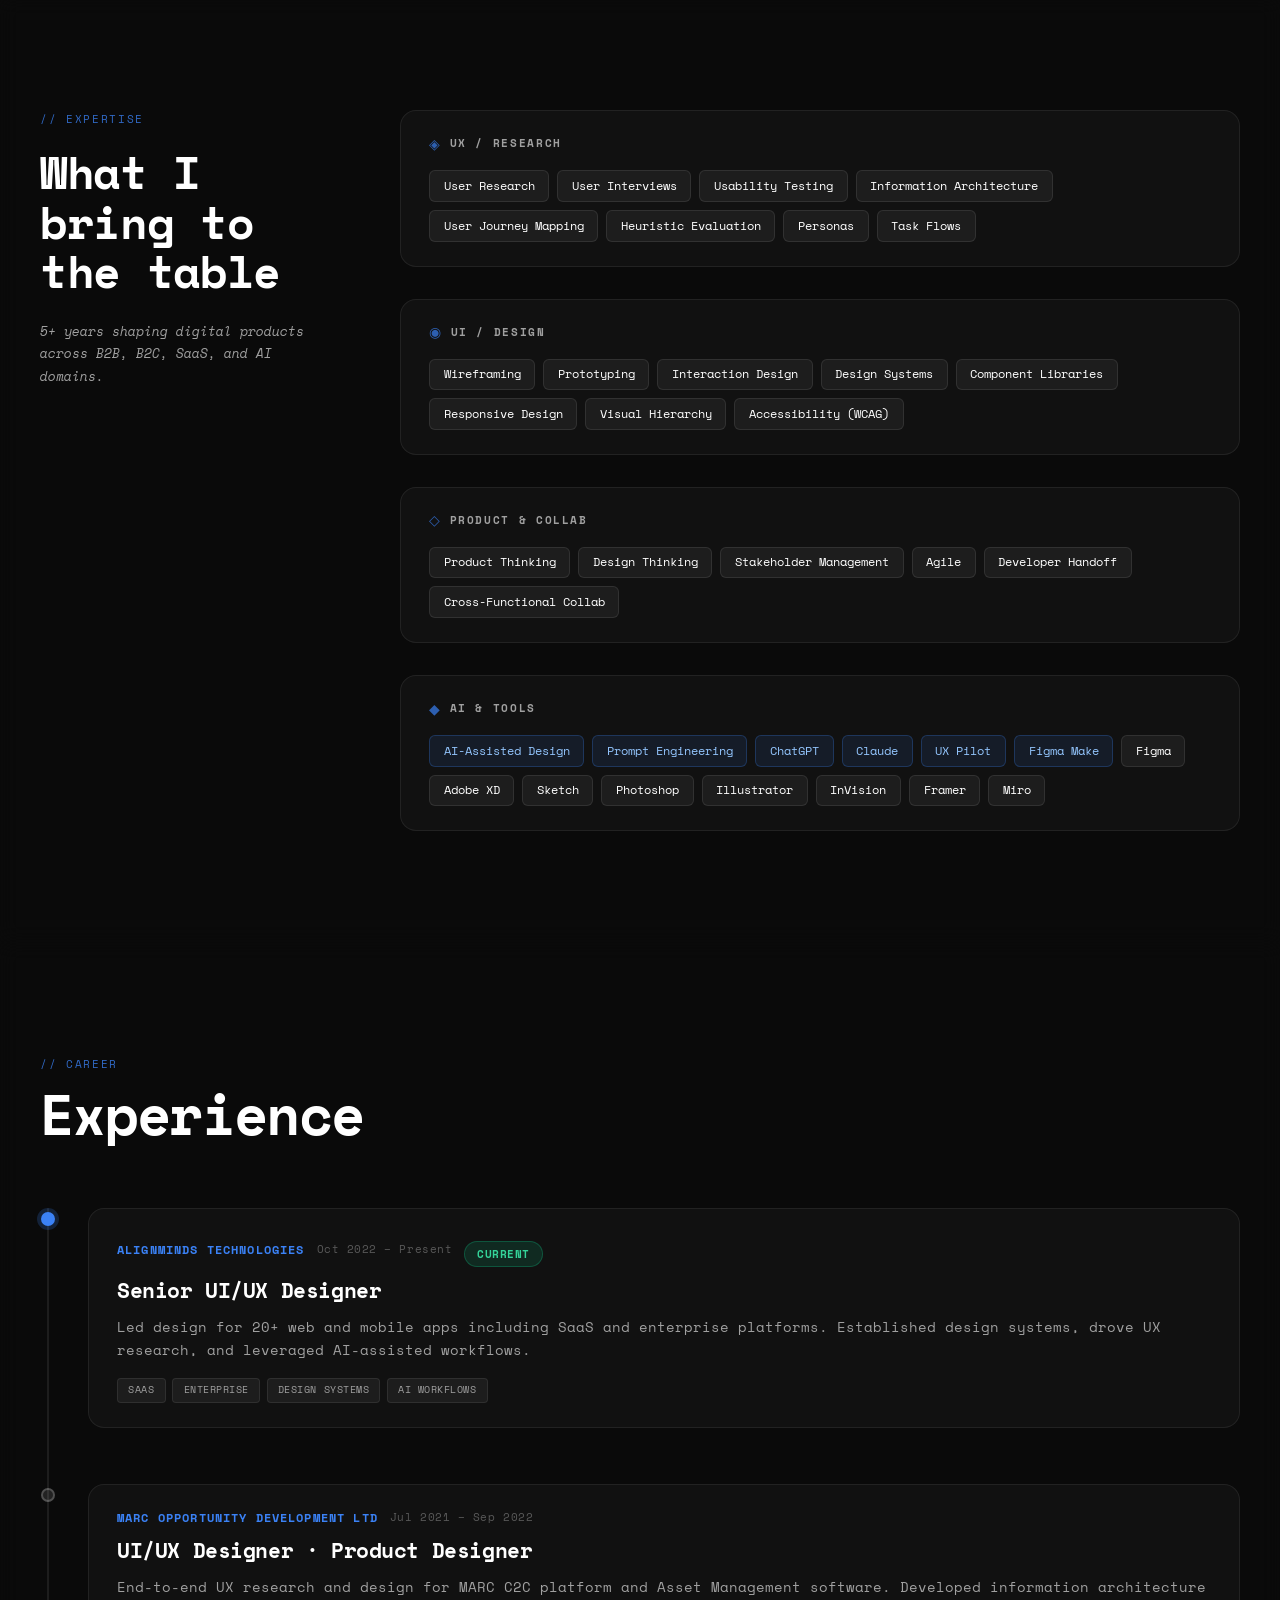
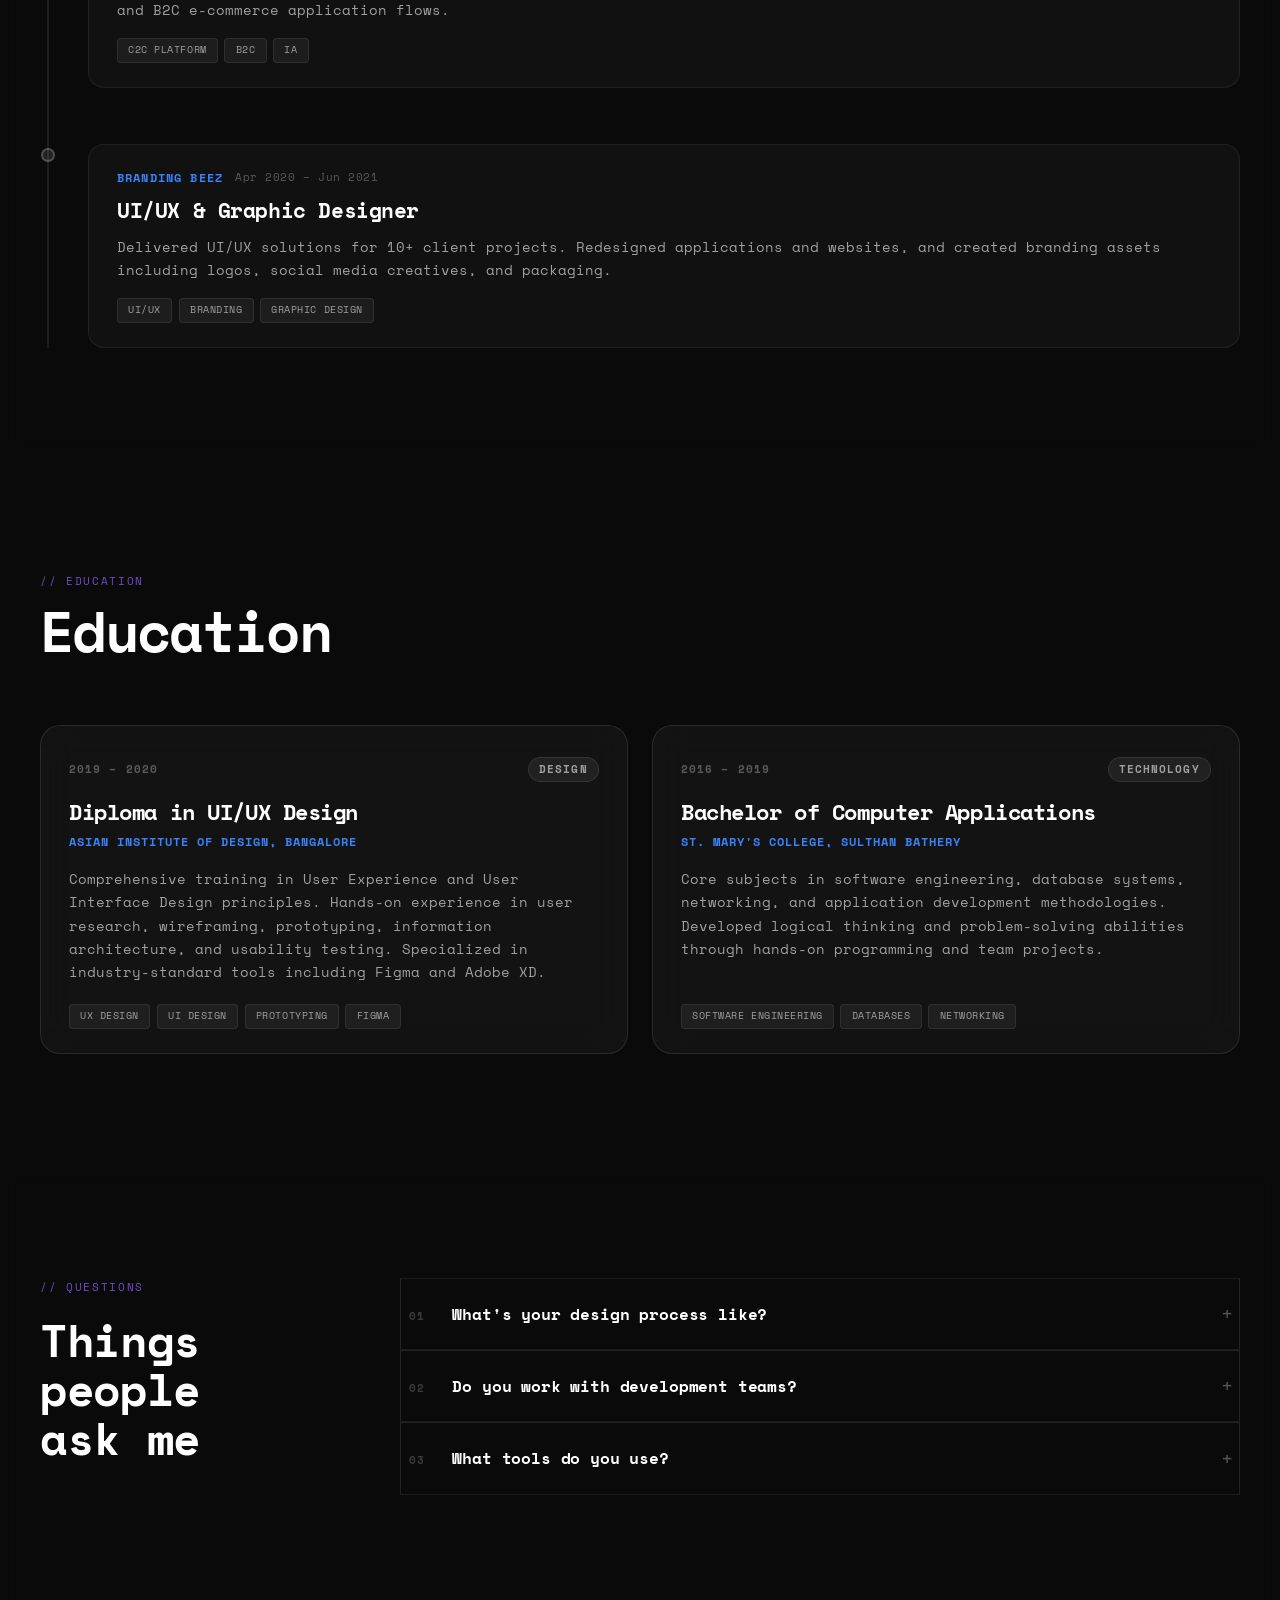
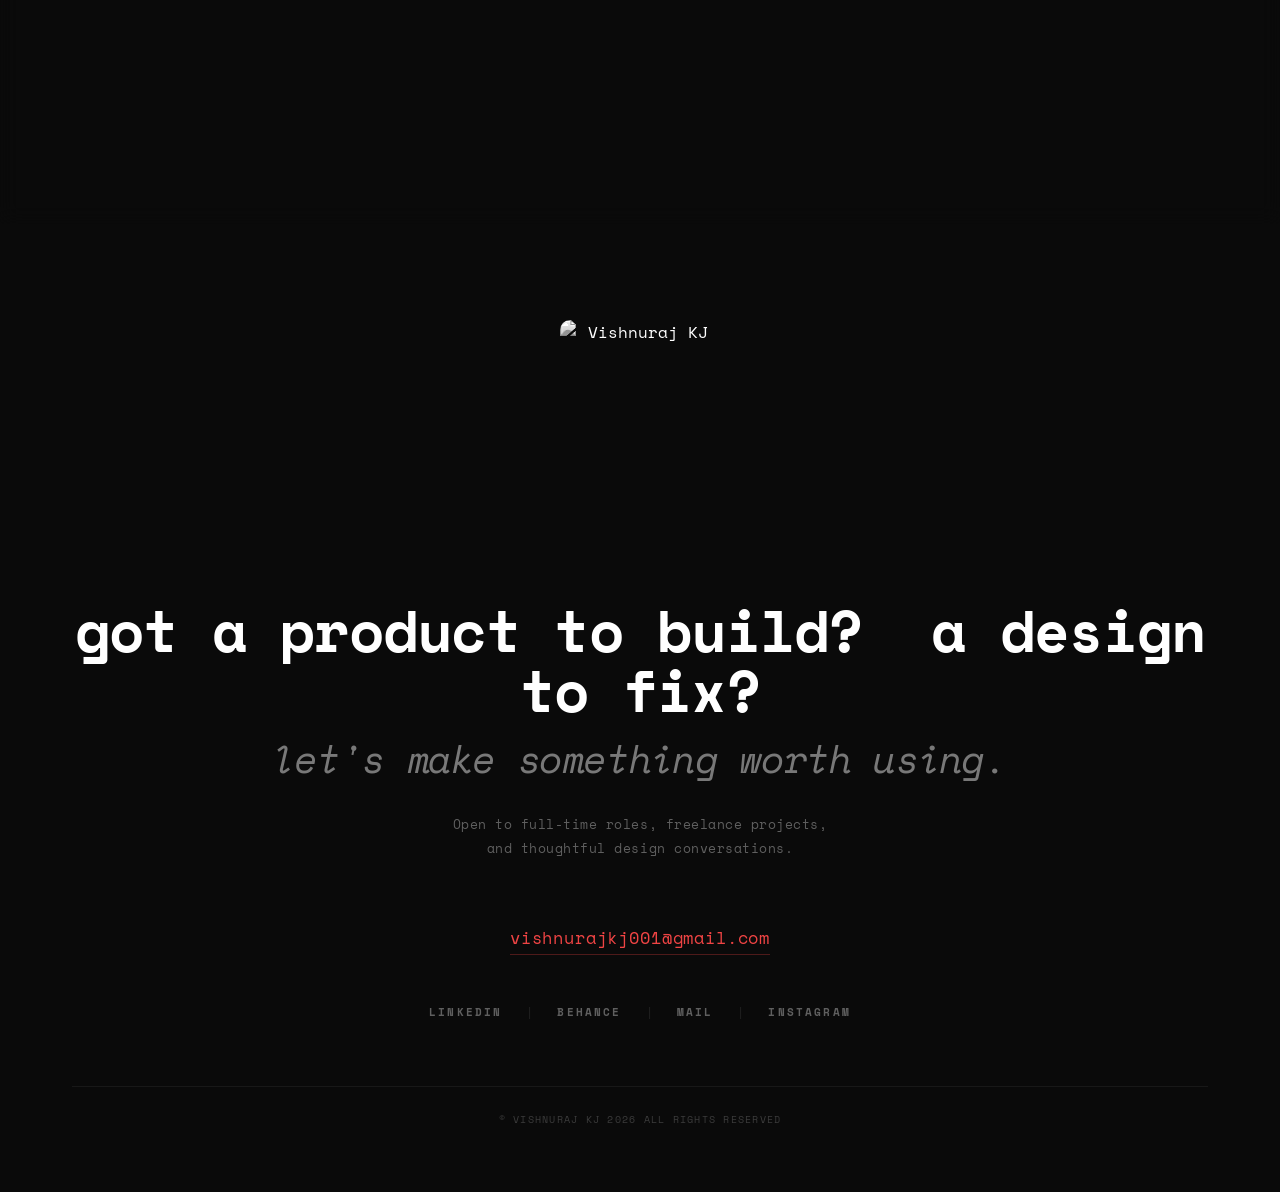
==== commit 9775892e: "feat: use cover images for works listing section" ====
--- a/index.html
+++ b/index.html
@@ -222,7 +222,7 @@
                     <div class="work-card-preview wcp-blue">
                         <div class="wcp-label-chip">Hospitality · Travel</div>
                         <img
-                            src="projects/Hotel Booking (Case study)  4.jpg.jpeg"
+                            src="projects/cover-images/Hotelo_C.jpg"
                             alt="Hotel Booking case study"
                             class="wcp-photo"
                            
@@ -245,7 +245,7 @@
                     <div class="work-card-preview wcp-green">
                         <div class="wcp-label-chip">Health · Wellness</div>
                         <img
-                            src="projects/Ovia.jpg.jpeg"
+                            src="projects/cover-images/Ovia_C.png"
                             alt="Ovia health product design"
                             class="wcp-photo"
             
@@ -268,7 +268,7 @@
                     <div class="work-card-preview wcp-purple">
                         <div class="wcp-label-chip">Productivity · SaaS</div>
                         <img
-                            src="projects/Pemmin_Task.jpg.jpeg"
+                            src="projects/cover-images/Pemmin_Task.png"
                             alt="Pemmin task management SaaS"
                             class="wcp-photo"
             
@@ -291,7 +291,7 @@
                     <div class="work-card-preview wcp-orange">
                         <div class="wcp-label-chip">Corporate · Branding</div>
                         <img
-                            src="projects/SKS WEBSITE JPEG(3 SLIDE).jpg.jpeg"
+                            src="projects/cover-images/sks.png"
                             alt="SKS corporate website design"
                             class="wcp-photo"
             
@@ -314,7 +314,7 @@
                     <div class="work-card-preview wcp-teal">
                         <div class="wcp-label-chip">Web · UI Design</div>
                         <img
-                            src="projects/Web 1920  1.jpg.jpeg"
+                            src="projects/cover-images/Music_App.png"
                             alt="Web 1920 UI design — version 1"
                             class="wcp-photo"
             
@@ -337,7 +337,7 @@
                     <div class="work-card-preview wcp-pink">
                         <div class="wcp-label-chip">Web · UI Design</div>
                         <img
-                            src="projects/Web 1920  2.jpg.jpeg"
+                            src="projects/cover-images/music_player_cover_431x242.jpg"
                             alt="Web 1920 UI design — version 2"
                             class="wcp-photo"
             
@@ -360,7 +360,7 @@
                     <div class="work-card-preview wcp-blue">
                         <div class="wcp-label-chip">Hospitality · Travel</div>
                         <img
-                            src="projects/Hotel Booking (Case study) 4.png"
+                            src="projects/cover-images/Hotel Booking (Case study) 4.png"
                             alt="Hotel Booking visual design iteration"
                             class="wcp-photo"
             
@@ -678,7 +678,7 @@
 
             <!-- Profile photo centered at top -->
             <div class="footer-avatar-wrap">
-                <img src="ui design/Banner-bg.jpg" alt="Vishnuraj KJ" class="footer-avatar" />
+                <img src="ui design/Vishnuraj-1.jpg" alt="Vishnuraj KJ" class="footer-avatar" />
             </div>
 
             <!-- Big headline -->
--- a/styles.css
+++ b/styles.css
@@ -652,9 +652,9 @@
 /* ── SVG organic blob shape ── */
 .hero-shape-blob {
     position: absolute;
-    width: 460px;
-    height: 460px;
-    top: 50%;
+    width: 380px;
+    height: 380px;
+    top: 43%;
     left: 50%;
     transform: translate(-50%, -50%);
     z-index: 0;
@@ -663,9 +663,9 @@
 }
 
 .hero-shape-blob path {
-    fill: rgba(99, 102, 241, 0.22);
-    stroke: rgba(139, 92, 246, 0.55);
-    stroke-width: 1.2;
+    fill: rgba(66, 69, 245, 0.22);
+    /* stroke: rgba(139, 92, 246, 0.55); */
+    /* stroke-width: 1.2; */
 }
 
 @keyframes blobMorph {
@@ -677,8 +677,8 @@
 .hero-photo-frame {
     position: relative;
     width: 100%;
-    height: 400px;
-    max-width: 340px;
+    height: 460px;
+    max-width: 400px;
     /* border-radius: 0; */
     overflow: visible;
     flex-shrink: 0;
@@ -1835,6 +1835,13 @@
     display: grid;
     grid-template-columns: repeat(2, 1fr);
     gap: 2rem;
+}
+
+/* 3-column grid for large screens */
+@media (min-width: 1200px) {
+    .projects-grid {
+        grid-template-columns: repeat(3, 1fr);
+    }
 }
 
 /* ---- Work Card ---- */
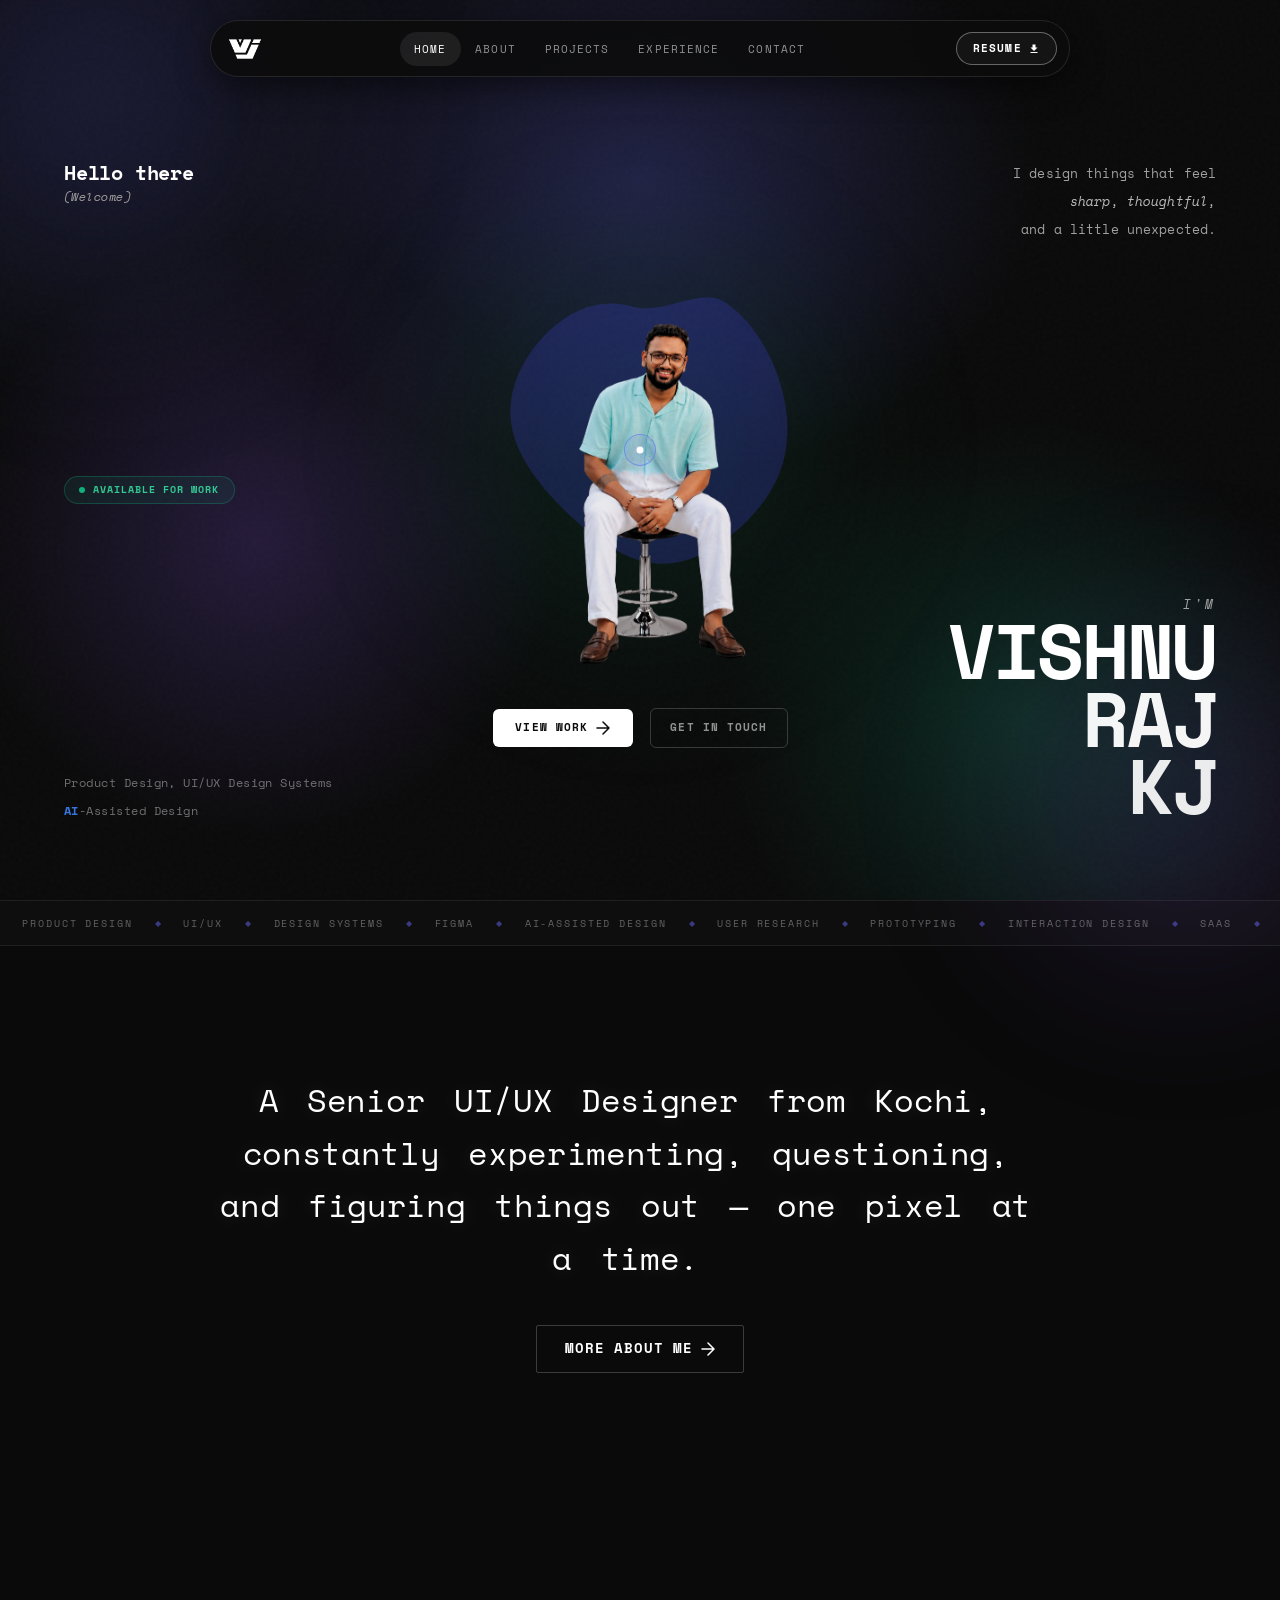
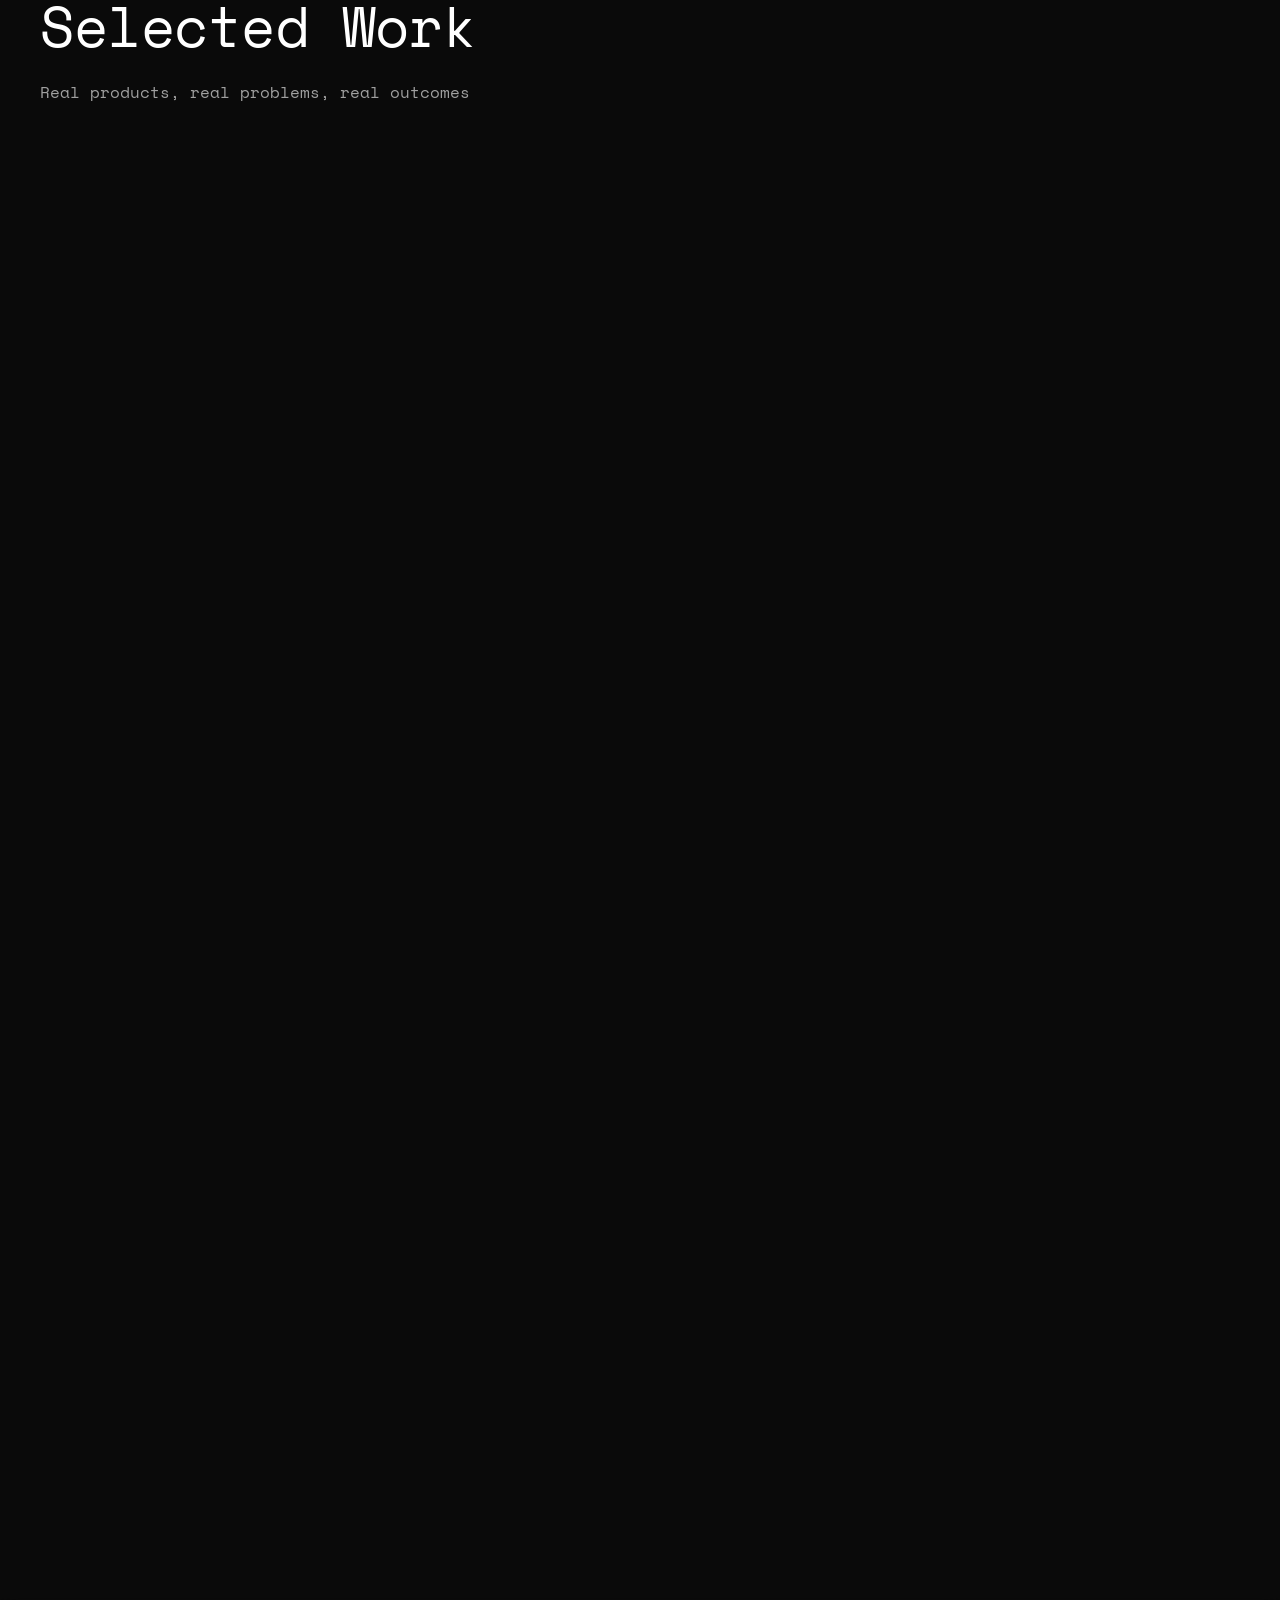
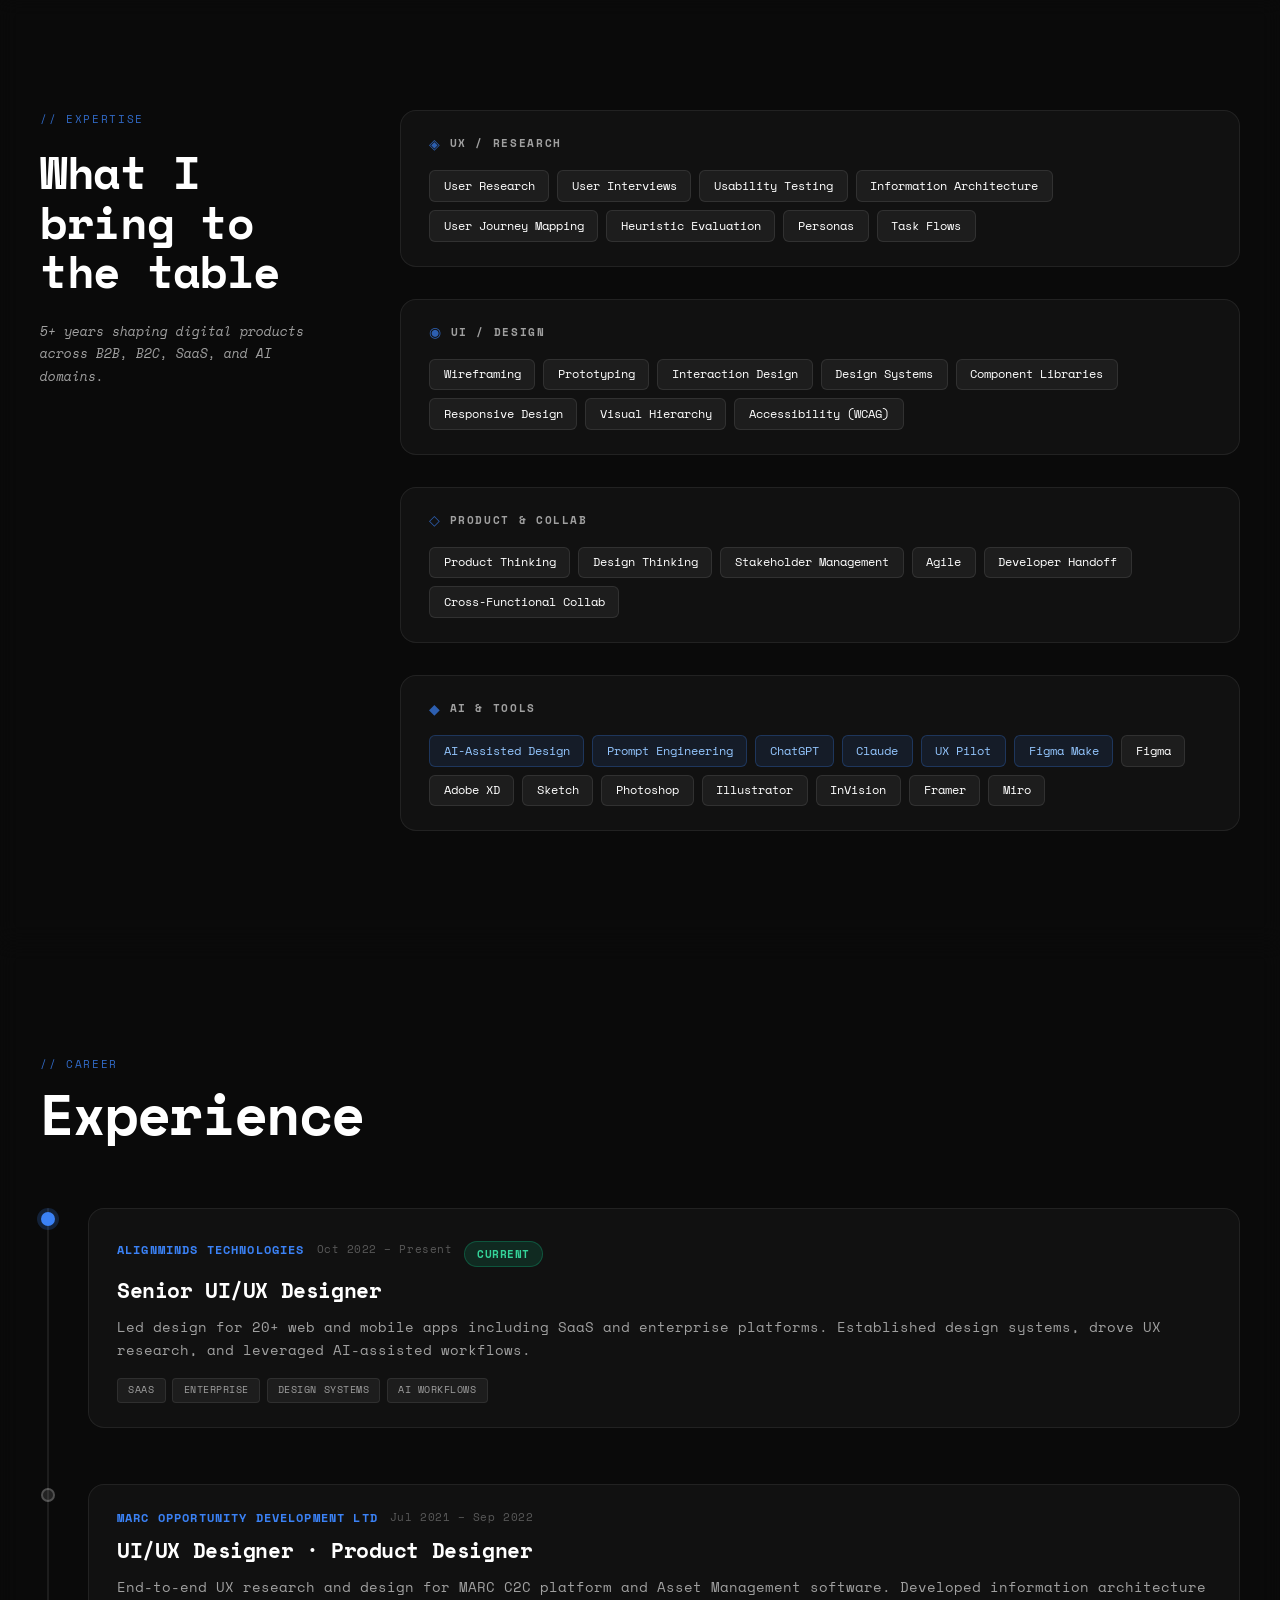
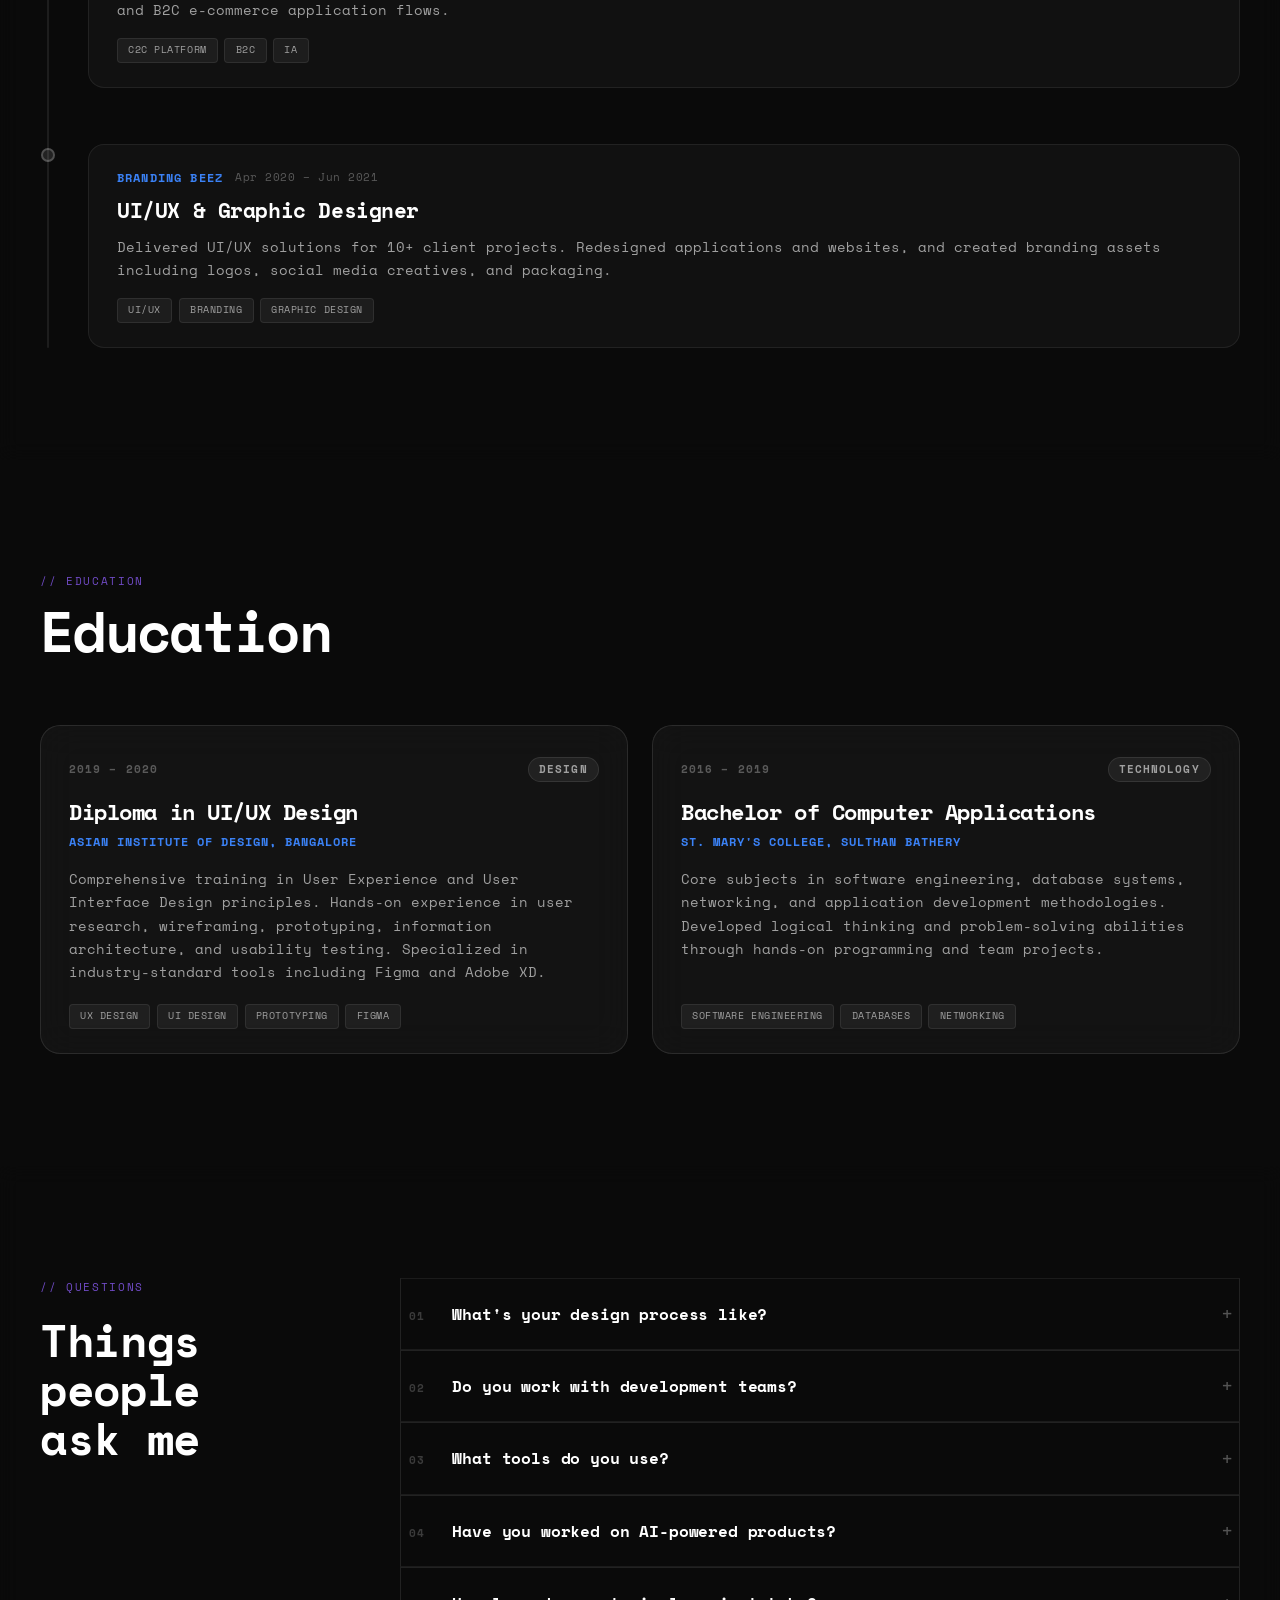
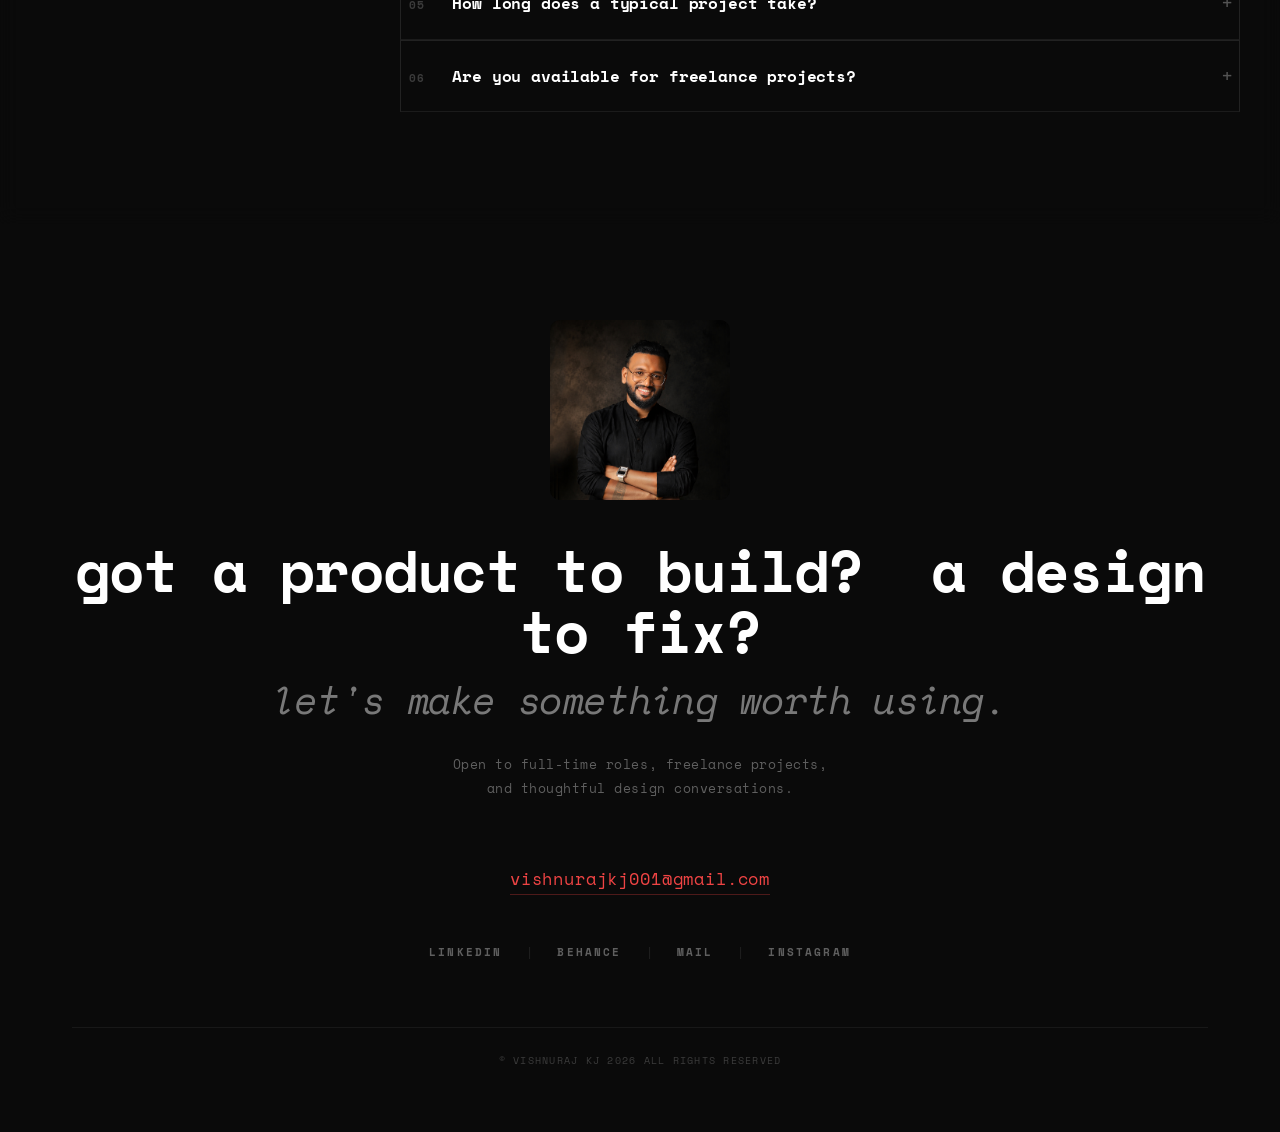
==== commit 4103feab: "feat: dynamic project cards and image gallery from data.js - index.html: load projects/data.js befor" ====
--- a/index.html
+++ b/index.html
@@ -14,6 +14,9 @@
 
     <!-- Styles -->
     <link rel="stylesheet" href="styles.css">
+
+    <!-- Project data (must load before script.js) -->
+    <script src="projects/data.js"></script>
 </head>
 <body>
 
@@ -215,169 +218,8 @@
                 <p class="projects-subtitle">Real products, real problems, real outcomes</p>
             </div>
 
-            <div class="projects-grid">
-
-                <!-- Hotel Booking -->
-                <a href="project-detail.html?id=hotel-booking" class="work-card">
-                    <div class="work-card-preview wcp-blue">
-                        <div class="wcp-label-chip">Hospitality · Travel</div>
-                        <img
-                            src="projects/cover-images/Hotelo_C.jpg"
-                            alt="Hotel Booking case study"
-                            class="wcp-photo"
-                           
-                        />
-                    </div>
-                    <div class="work-card-info">
-                        <h3 class="work-card-title">HOTEL BOOKING</h3>
-                        <p class="work-card-desc">End-to-end hotel booking experience — user research, journey mapping, information architecture, and high-fidelity UI design for a seamless travel booking flow.</p>
-                        <div class="work-card-tags">
-                            <span class="wc-tag">UI/UX</span>
-                            <span class="wc-tag">UX Research</span>
-                            <span class="wc-tag">Mobile</span>
-                            <span class="wc-tag">Case Study</span>
-                        </div>
-                    </div>
-                </a>
-
-                <!-- Ovia -->
-                <a href="project-detail.html?id=ovia" class="work-card">
-                    <div class="work-card-preview wcp-green">
-                        <div class="wcp-label-chip">Health · Wellness</div>
-                        <img
-                            src="projects/cover-images/Ovia_C.png"
-                            alt="Ovia health product design"
-                            class="wcp-photo"
-            
-                        />
-                    </div>
-                    <div class="work-card-info">
-                        <h3 class="work-card-title">OVIA</h3>
-                        <p class="work-card-desc">Health and wellness product design — intuitive onboarding, personalised dashboards, and a clean visual language that puts user wellbeing first.</p>
-                        <div class="work-card-tags">
-                            <span class="wc-tag">Product Design</span>
-                            <span class="wc-tag">UI/UX</span>
-                            <span class="wc-tag">Mobile</span>
-                            <span class="wc-tag">Health Tech</span>
-                        </div>
-                    </div>
-                </a>
-
-                <!-- Pemmin Task -->
-                <a href="project-detail.html?id=pemmin" class="work-card">
-                    <div class="work-card-preview wcp-purple">
-                        <div class="wcp-label-chip">Productivity · SaaS</div>
-                        <img
-                            src="projects/cover-images/Pemmin_Task.png"
-                            alt="Pemmin task management SaaS"
-                            class="wcp-photo"
-            
-                        />
-                    </div>
-                    <div class="work-card-info">
-                        <h3 class="work-card-title">PEMMIN TASK</h3>
-                        <p class="work-card-desc">Task and project management SaaS — designed for teams that need clarity. Clean dashboards, smart workflows, and a design system built for scale.</p>
-                        <div class="work-card-tags">
-                            <span class="wc-tag">Dashboard</span>
-                            <span class="wc-tag">UI/UX</span>
-                            <span class="wc-tag">SaaS</span>
-                            <span class="wc-tag">Productivity</span>
-                        </div>
-                    </div>
-                </a>
-
-                <!-- SKS Website -->
-                <a href="project-detail.html?id=sks-website" class="work-card">
-                    <div class="work-card-preview wcp-orange">
-                        <div class="wcp-label-chip">Corporate · Branding</div>
-                        <img
-                            src="projects/cover-images/sks.png"
-                            alt="SKS corporate website design"
-                            class="wcp-photo"
-            
-                        />
-                    </div>
-                    <div class="work-card-info">
-                        <h3 class="work-card-title">SKS WEBSITE</h3>
-                        <p class="work-card-desc">Corporate website redesign with a strong visual identity — modern layout system, brand-consistent design language, and conversion-optimised page structures.</p>
-                        <div class="work-card-tags">
-                            <span class="wc-tag">Web Design</span>
-                            <span class="wc-tag">Branding</span>
-                            <span class="wc-tag">UI/UX</span>
-                            <span class="wc-tag">Corporate</span>
-                        </div>
-                    </div>
-                </a>
-
-                <!-- Web 1920 — I -->
-                <a href="project-detail.html?id=web-1920-v1" class="work-card">
-                    <div class="work-card-preview wcp-teal">
-                        <div class="wcp-label-chip">Web · UI Design</div>
-                        <img
-                            src="projects/cover-images/Music_App.png"
-                            alt="Web 1920 UI design — version 1"
-                            class="wcp-photo"
-            
-                        />
-                    </div>
-                    <div class="work-card-info">
-                        <h3 class="work-card-title">WEB 1920 — I</h3>
-                        <p class="work-card-desc">Full-scale web UI design at 1920px — bold layout composition, strong visual hierarchy, and a refined design system for a modern digital experience.</p>
-                        <div class="work-card-tags">
-                            <span class="wc-tag">UI Design</span>
-                            <span class="wc-tag">Web</span>
-                            <span class="wc-tag">Responsive</span>
-                            <span class="wc-tag">Visual Design</span>
-                        </div>
-                    </div>
-                </a>
-
-                <!-- Web 1920 — II -->
-                <a href="project-detail.html?id=web-1920-v2" class="work-card">
-                    <div class="work-card-preview wcp-pink">
-                        <div class="wcp-label-chip">Web · UI Design</div>
-                        <img
-                            src="projects/cover-images/music_player_cover_431x242.jpg"
-                            alt="Web 1920 UI design — version 2"
-                            class="wcp-photo"
-            
-                        />
-                    </div>
-                    <div class="work-card-info">
-                        <h3 class="work-card-title">WEB 1920 — II</h3>
-                        <p class="work-card-desc">Continuation of the Web 1920 series — deeper interaction design, refined motion principles, and a more sophisticated visual language for digital interfaces.</p>
-                        <div class="work-card-tags">
-                            <span class="wc-tag">UI Design</span>
-                            <span class="wc-tag">Web</span>
-                            <span class="wc-tag">Interaction</span>
-                            <span class="wc-tag">Visual Design</span>
-                        </div>
-                    </div>
-                </a>
-
-                <!-- Hotel Booking II -->
-                <a href="project-detail.html?id=hotel-booking-2" class="work-card">
-                    <div class="work-card-preview wcp-blue">
-                        <div class="wcp-label-chip">Hospitality · Travel</div>
-                        <img
-                            src="projects/cover-images/Hotel Booking (Case study) 4.png"
-                            alt="Hotel Booking visual design iteration"
-                            class="wcp-photo"
-            
-                        />
-                    </div>
-                    <div class="work-card-info">
-                        <h3 class="work-card-title">HOTEL BOOKING — II</h3>
-                        <p class="work-card-desc">High-fidelity visual design iteration for the hotel booking platform — refined UI components, updated colour system, and polished responsive layouts.</p>
-                        <div class="work-card-tags">
-                            <span class="wc-tag">Visual Design</span>
-                            <span class="wc-tag">UI/UX</span>
-                            <span class="wc-tag">Responsive</span>
-                            <span class="wc-tag">Travel</span>
-                        </div>
-                    </div>
-                </a>
-
+            <div class="projects-grid" id="projects-grid">
+                <!-- Cards injected by renderProjects() in script.js -->
             </div>
         </div>
     </section>
--- a/styles.css
+++ b/styles.css
@@ -634,7 +634,7 @@
 .hero-photo-wrap {
     position: relative;
     flex-shrink: 0;
-    margin-bottom: 3rem;
+    margin-bottom: 1rem;
     display: flex;    align-items: center;
     justify-content: center;
 }
@@ -1428,12 +1428,13 @@
 }
 
 .footer-avatar {
-    width: 160px;
-    height: 240px;
-    object-fit: cover;
+    width: 100%;
+    /* height: 240px; */
+    max-width: 180px;
+    /* object-fit: cover; */
     object-position: top center;
     border-radius: 10px;
-    filter: grayscale(100%) contrast(1.05);
+    /* filter: grayscale(100%) contrast(1.05); */
     display: block;
 }
 
@@ -1558,7 +1559,7 @@
 @media (max-width: 768px) {
     .footer { min-height: auto; }
     .footer-inner { padding: 5rem 1.5rem 3rem; }
-    .footer-avatar { width: 90px; height: 110px; }
+    .footer-avatar { max-width: 130px}
     .footer-hl-bold { font-size: clamp(1.3rem, 7vw, 2.4rem); }
     .footer-hl-italic { font-size: clamp(1rem, 5.5vw, 1.8rem); }
     .footer-sub { font-size: 0.75rem; }
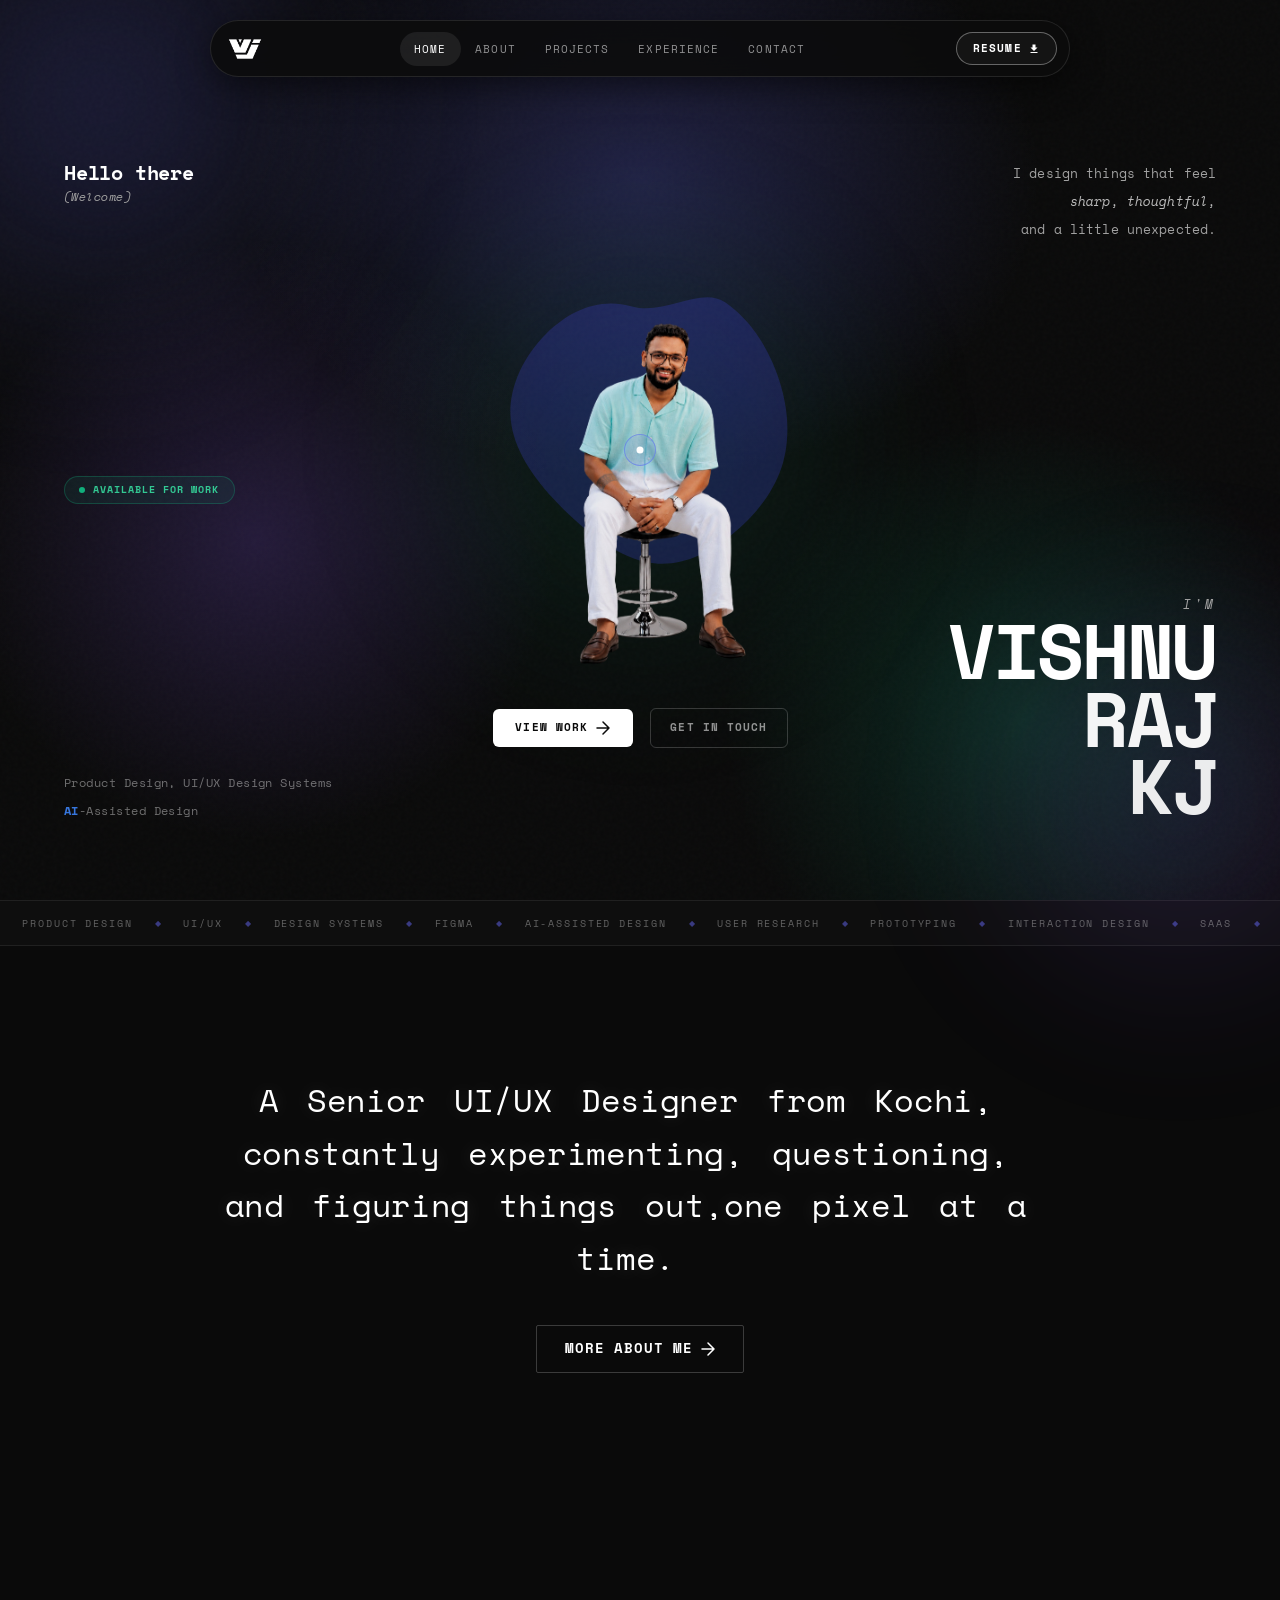
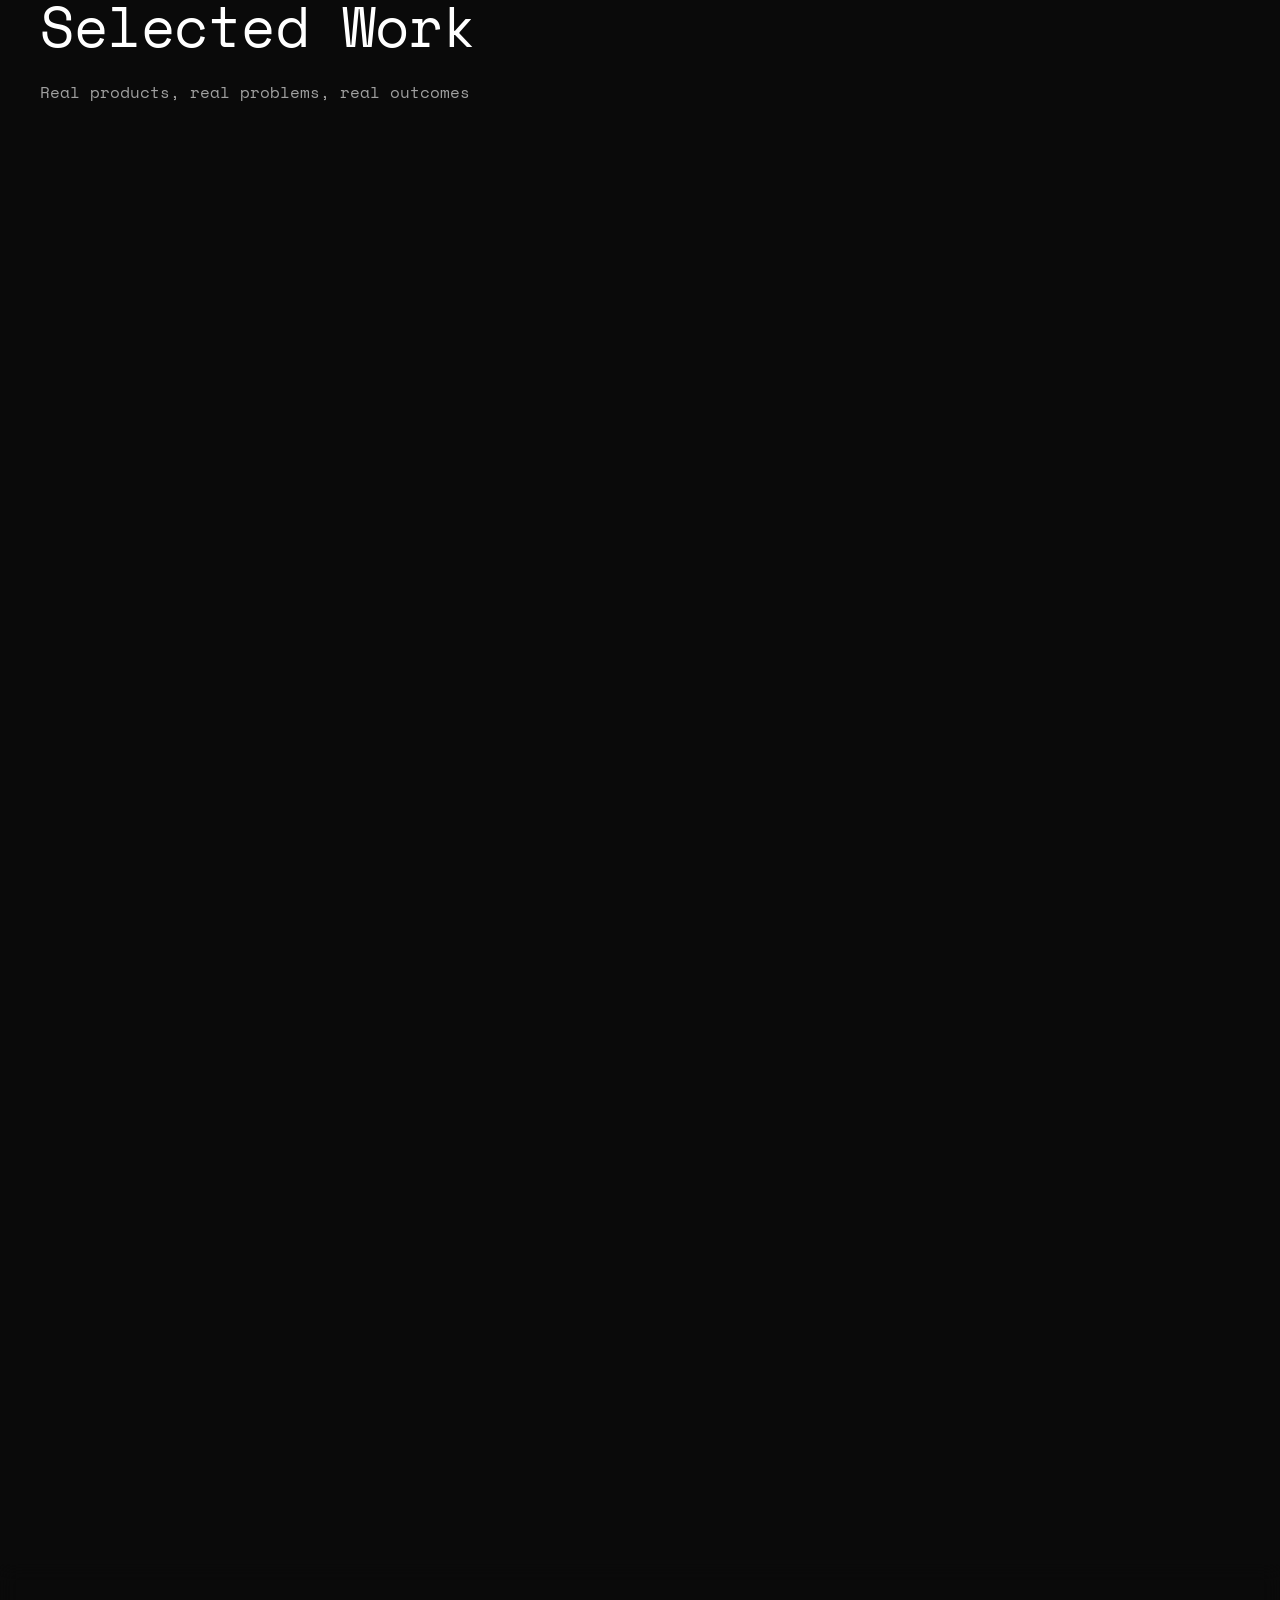
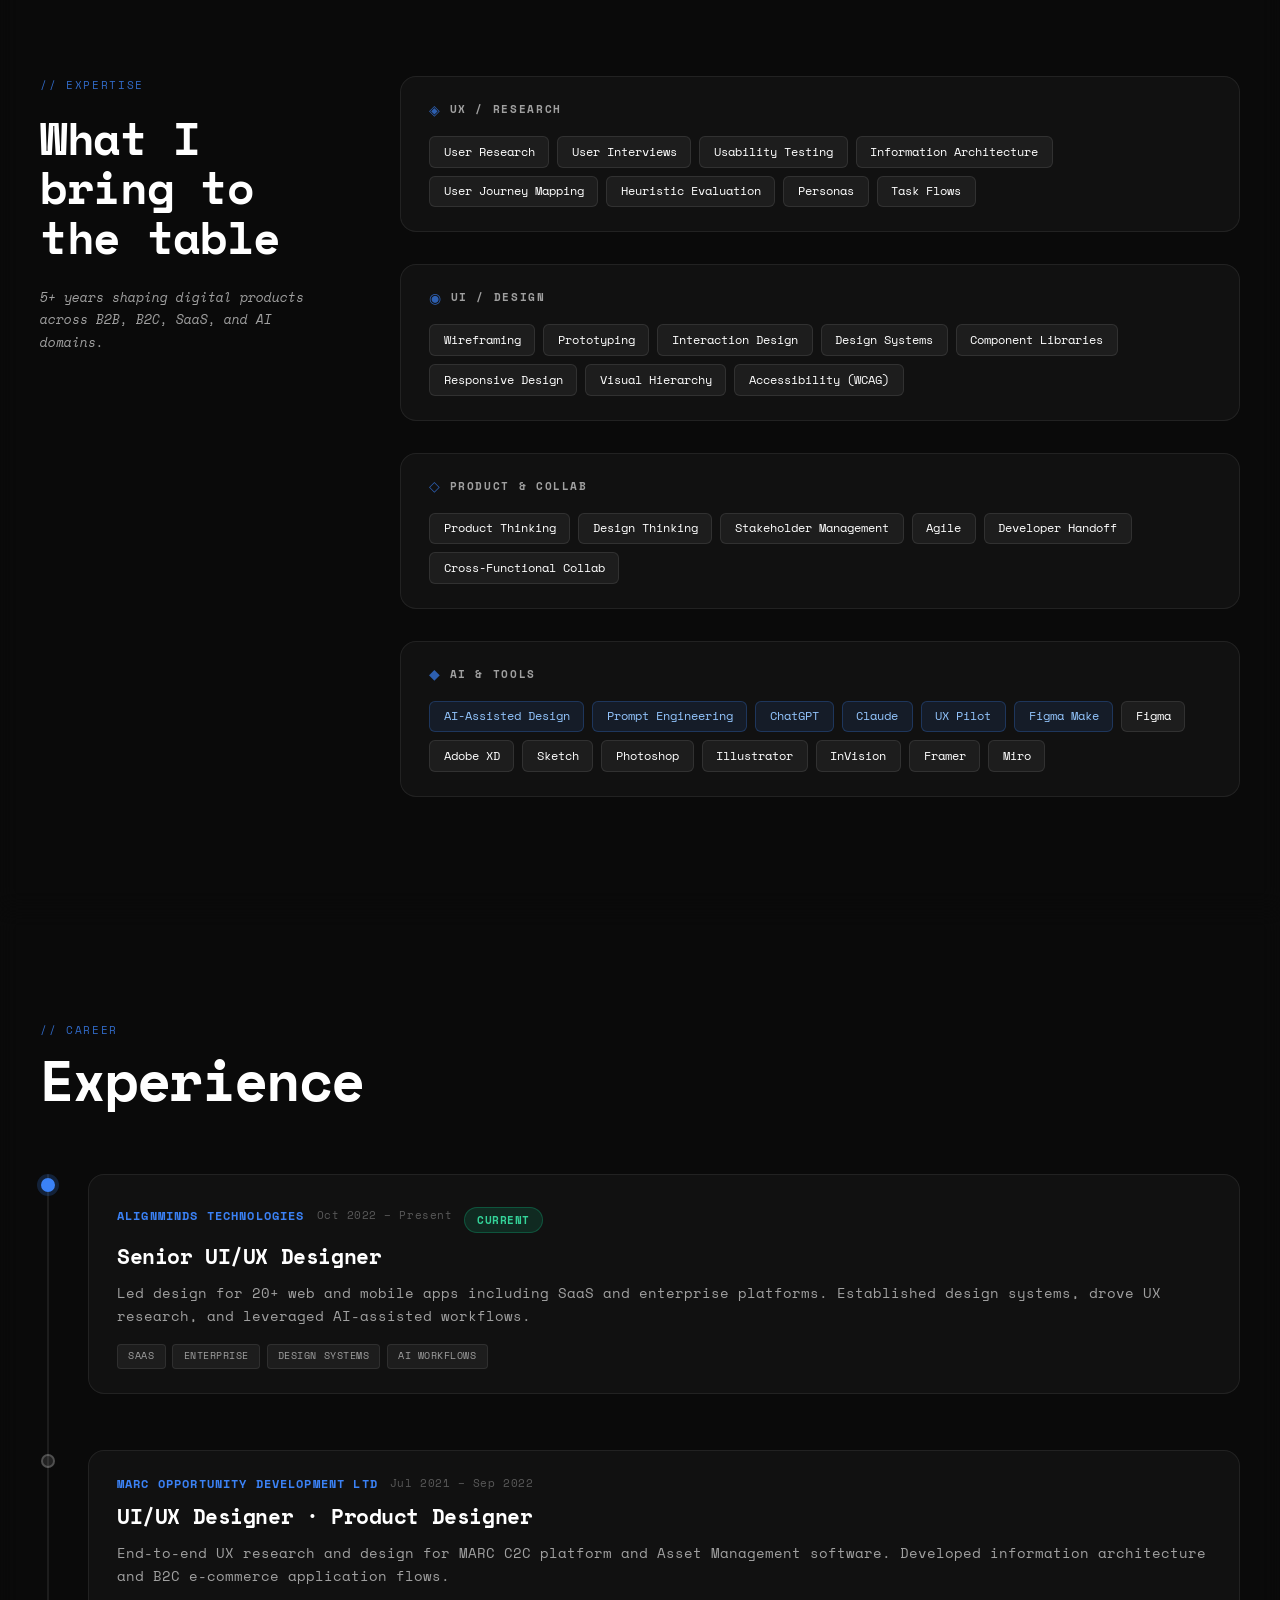
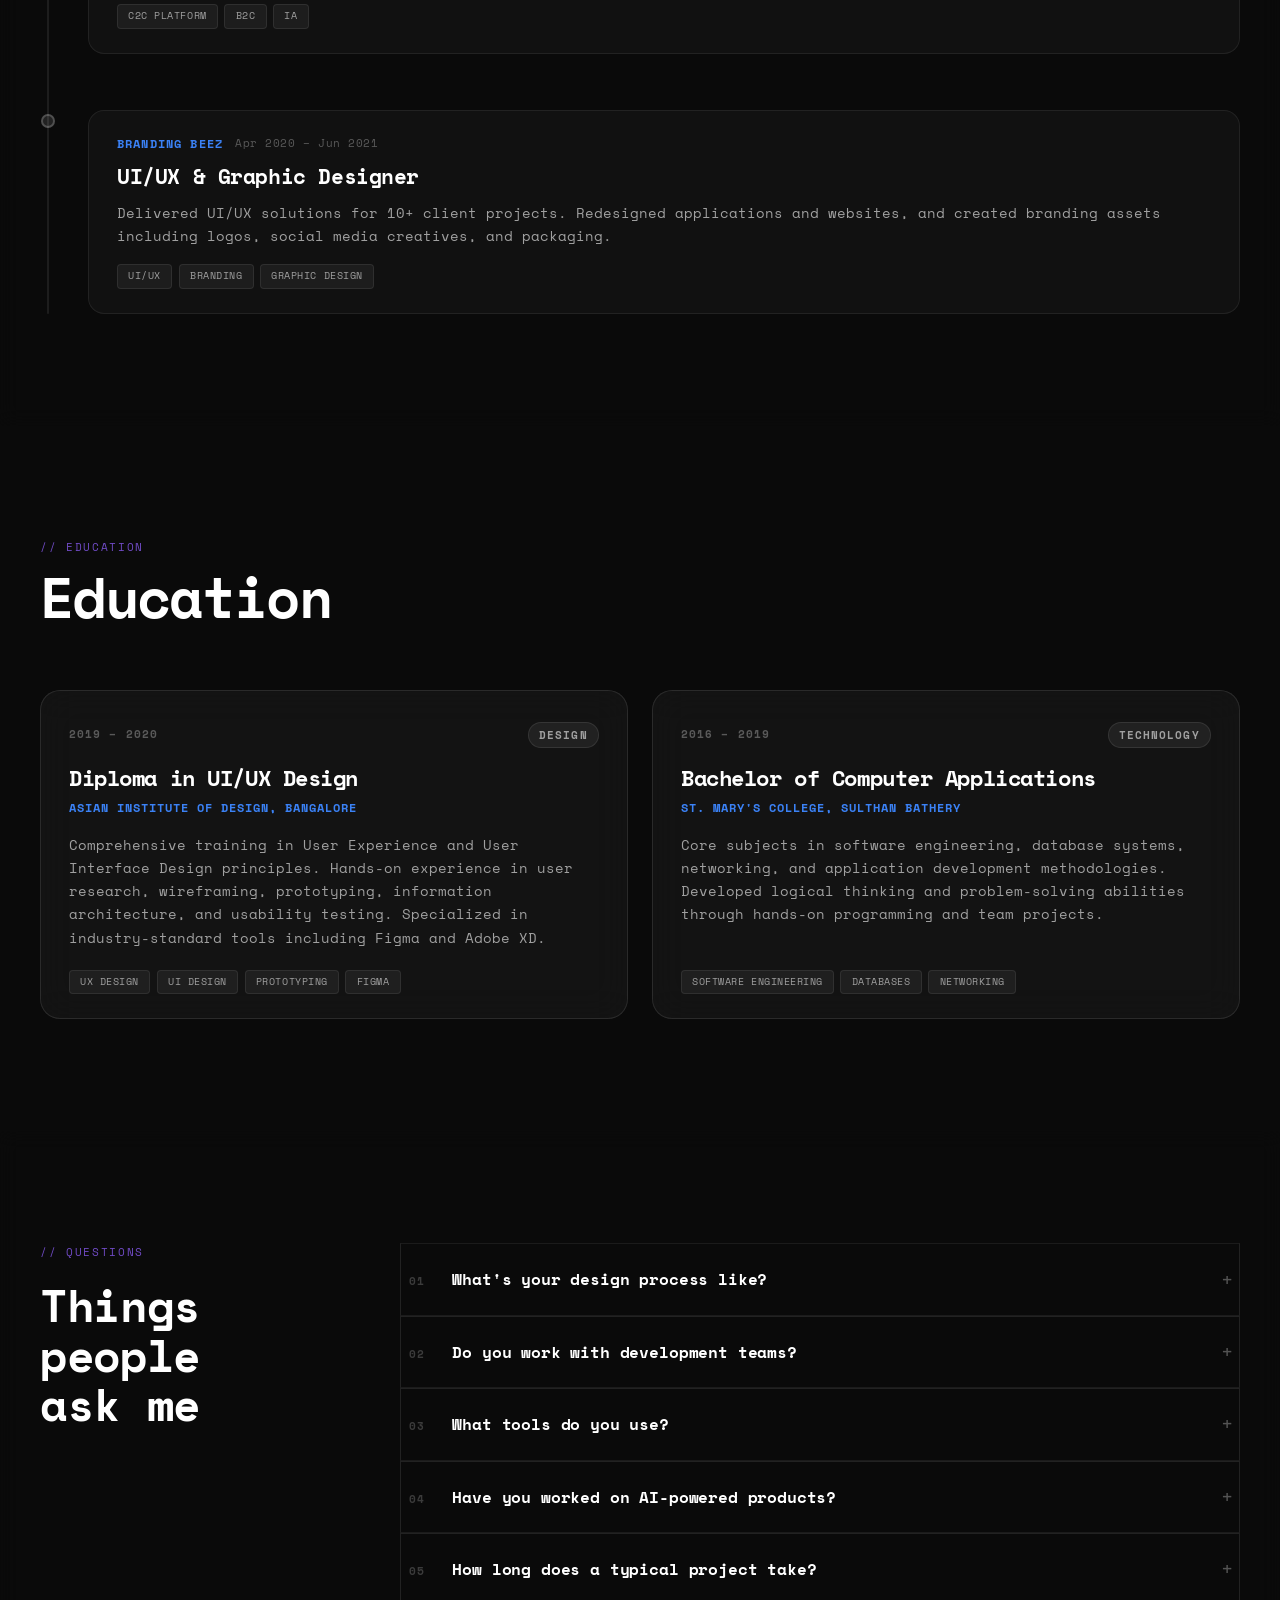
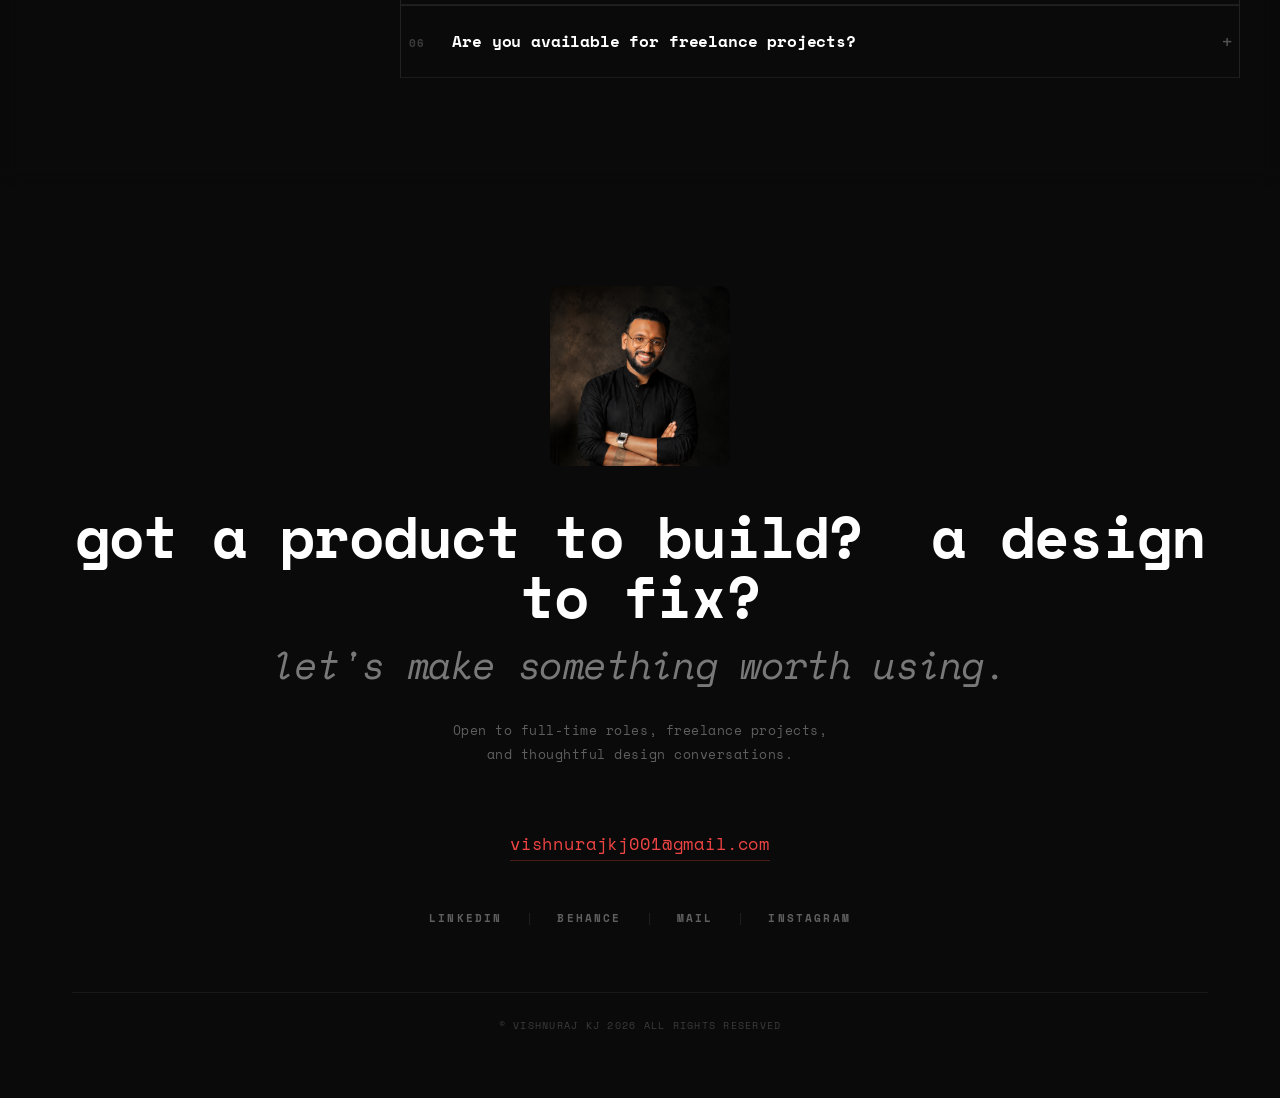
==== commit f617a8ea: "style: minor text and CSS tweaks - index.html: remove em dash from about-text, replace with comma - " ====
--- a/index.html
+++ b/index.html
@@ -201,7 +201,7 @@
     <section id="about" class="about-section">
         <div class="container">
             <div class="about-container">
-                <p id="about-text" class="about-text">A Senior UI/UX Designer from Kochi, constantly experimenting, questioning, and figuring things out — one pixel at a time.</p>
+                <p id="about-text" class="about-text">A Senior UI/UX Designer from Kochi, constantly experimenting, questioning, and figuring things out,one pixel at a time.</p>
                 <a href="about.html" class="about-cta-btn">
                     More About Me
                     <svg width="14" height="14" viewBox="0 0 14 14" fill="none"><path d="M1 7h12M7 1l6 6-6 6" stroke="currentColor" stroke-width="1.5" stroke-linecap="round" stroke-linejoin="round"/></svg>
